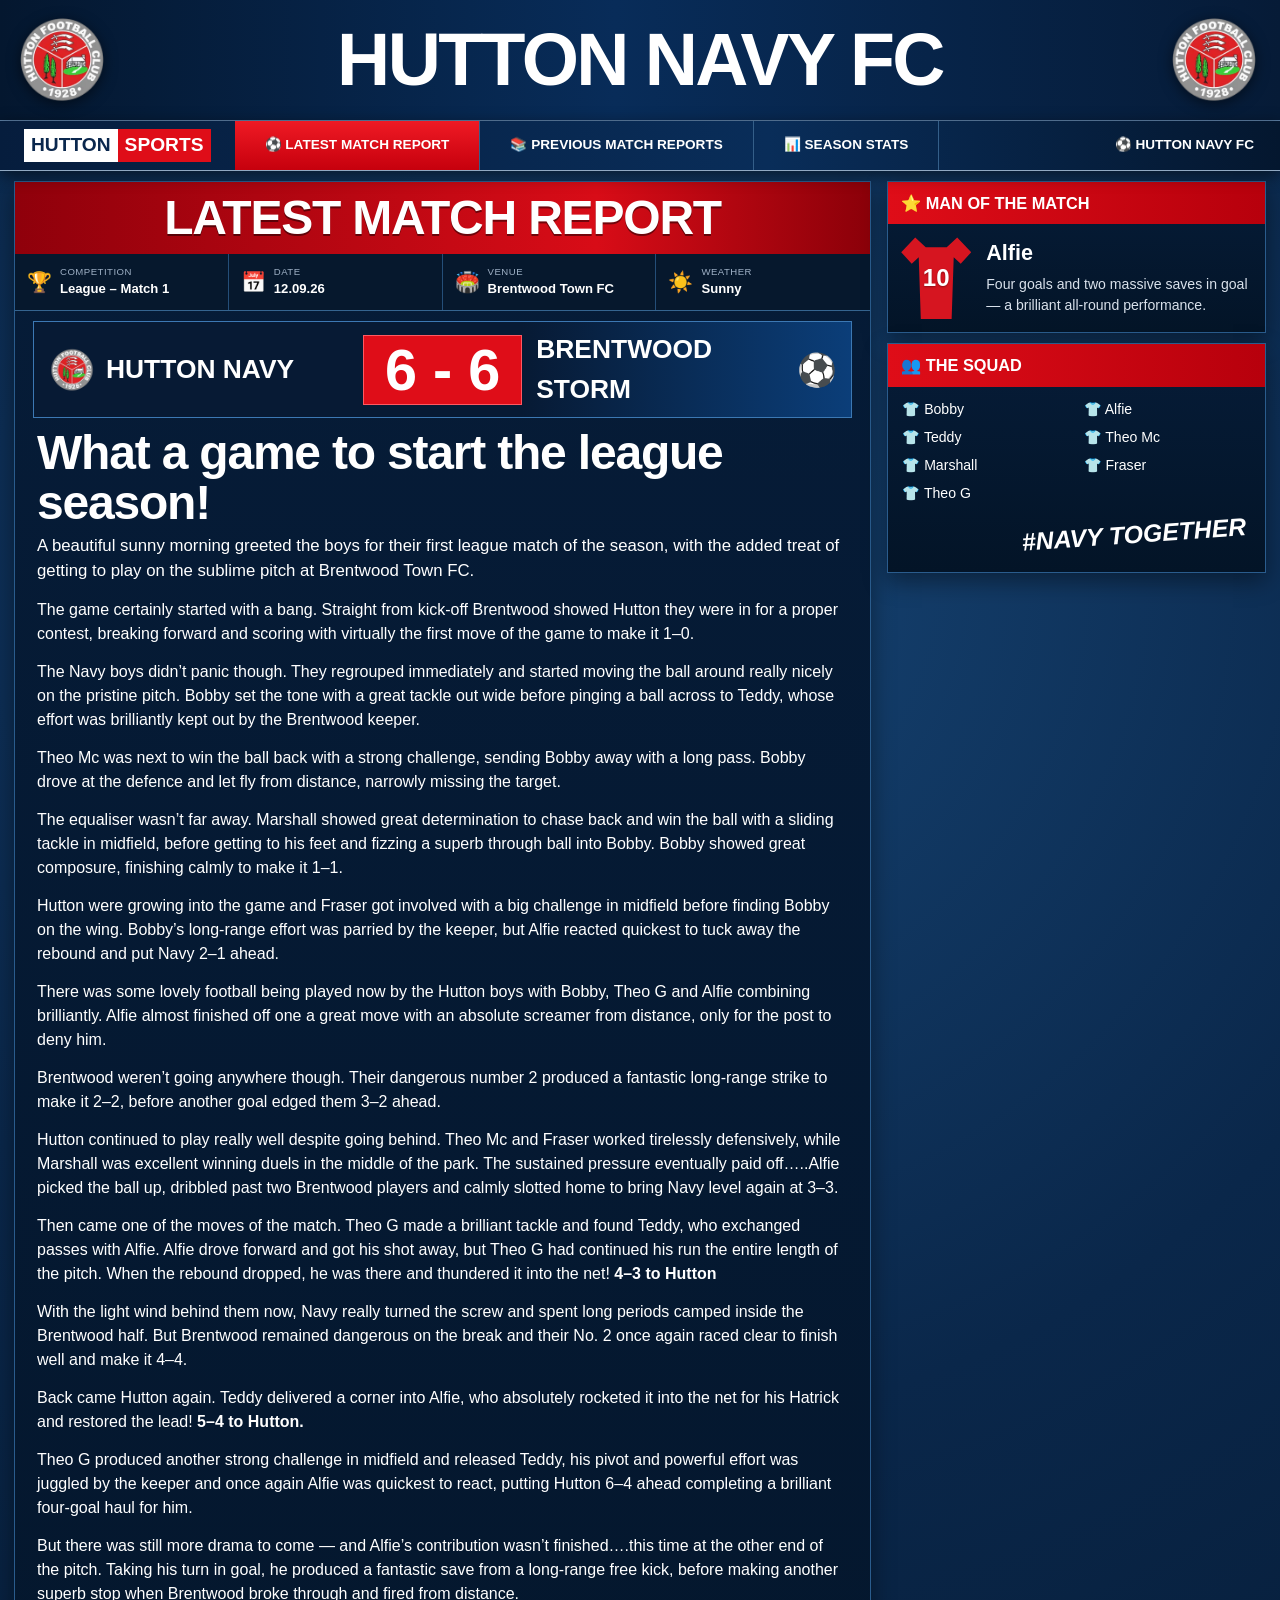
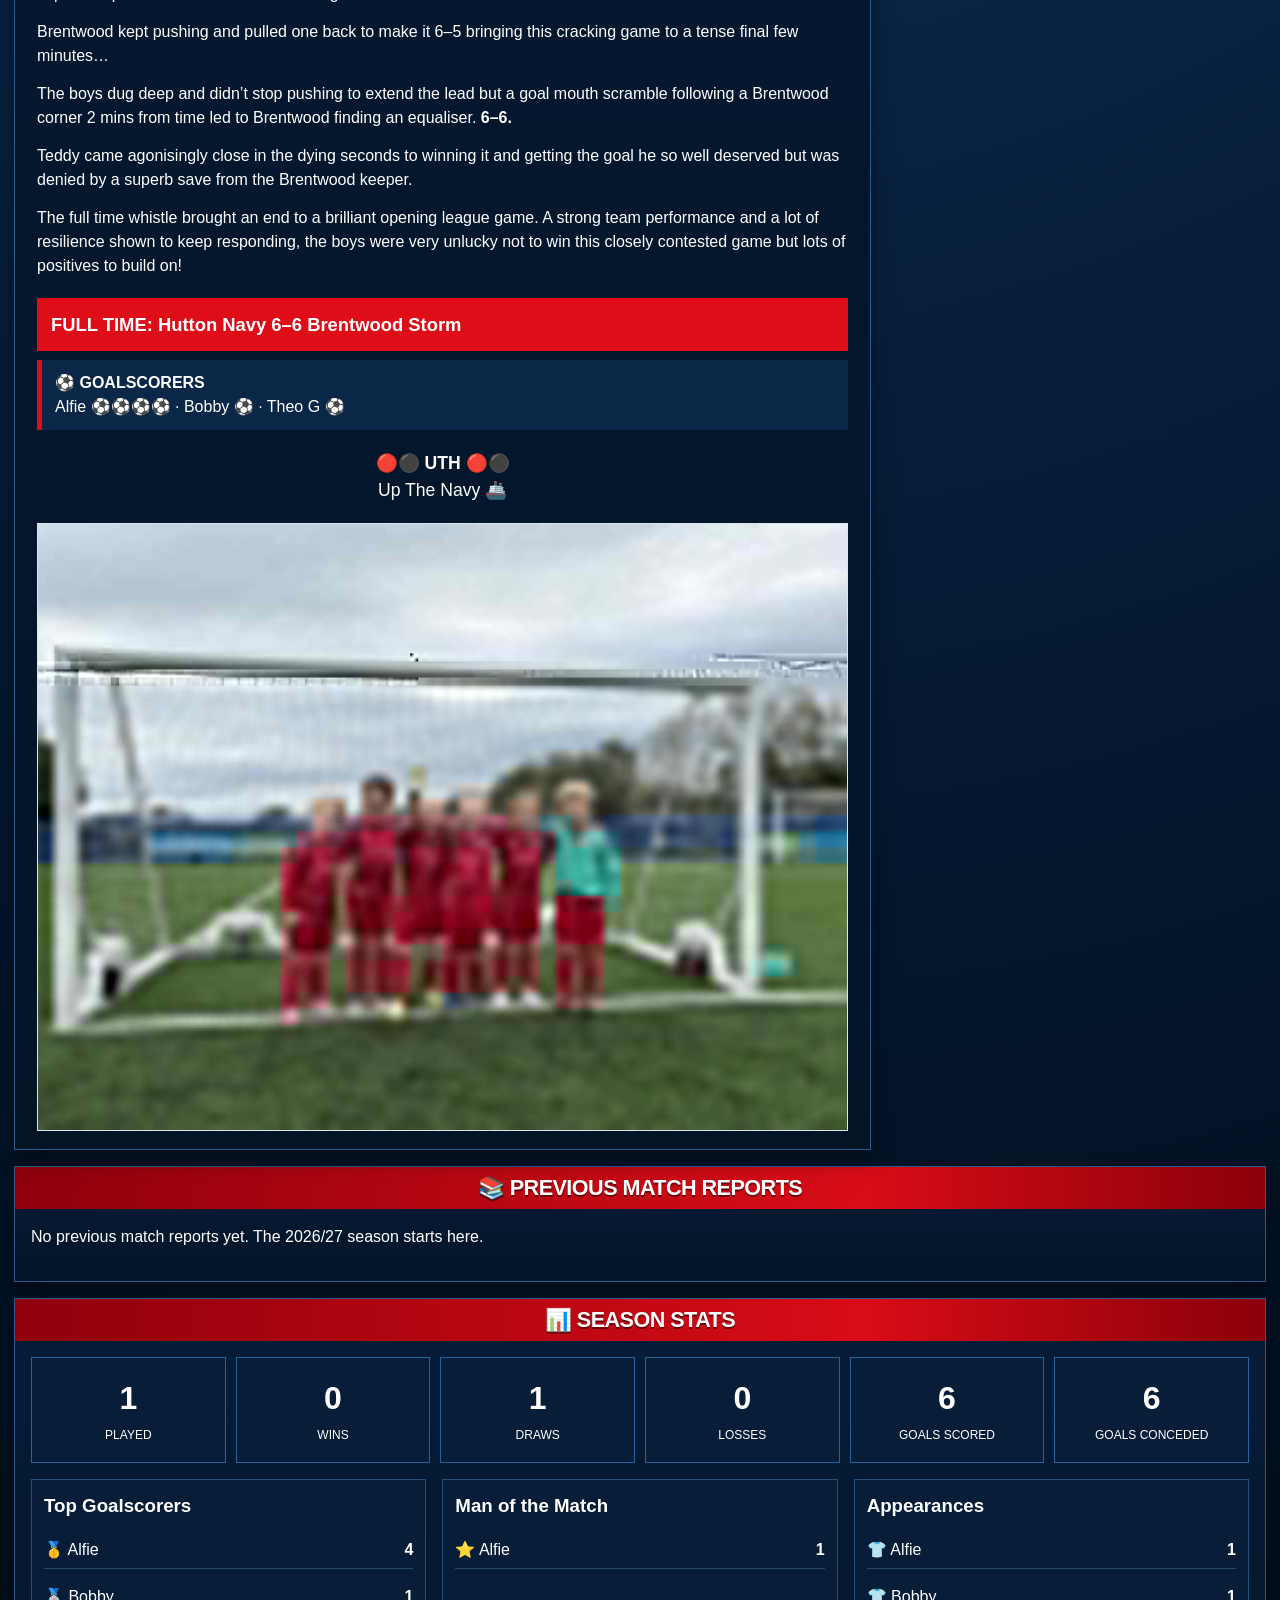
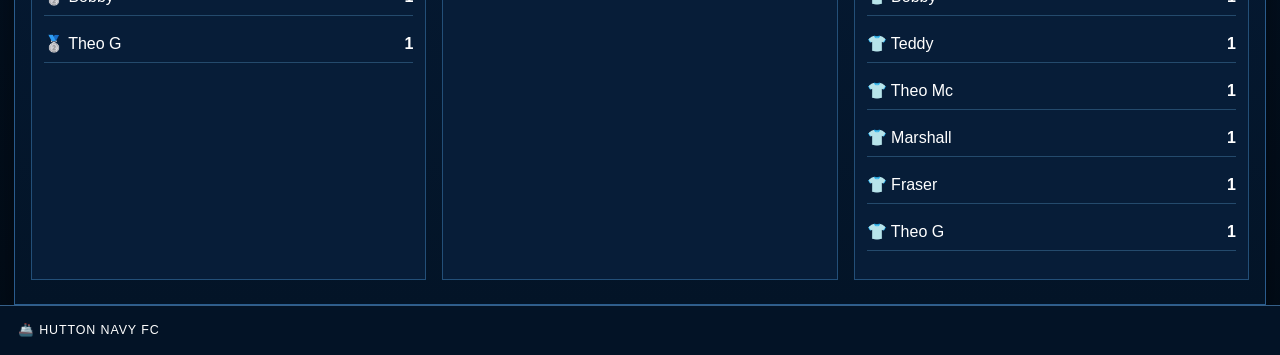
==== index.html @ 71a5c119 "Remove tagline and simplify section headings" ====
<!doctype html>
<html lang="en">
<head>
<meta charset="utf-8">
<meta name="viewport" content="width=device-width,initial-scale=1">
<title>Hutton Navy FC | Match Centre</title>
<meta name="description" content="Hutton Navy FC match reports and 2026/27 season stats.">
<link rel="stylesheet" href="styles.css?v=20260914-5">
</head>
<body>
<header class="masthead">
  <div class="mast-inner">
    <img class="crest-img" src="hutton-crest.webp?v=20260914-3" alt="Hutton Football Club crest">
    <div class="mast-copy"><h1>HUTTON NAVY FC</h1></div>
    <img class="crest-img" src="hutton-crest.webp?v=20260914-3" alt="Hutton Football Club crest">
  </div>
</header>
<nav class="broadcast-nav" aria-label="Main sections">
  <div class="network-badge"><span>HUTTON</span><b>SPORTS</b></div>
  <a class="active" href="#latest"><span class="nav-long">⚽ LATEST MATCH REPORT</span><span class="nav-short">⚽ Latest</span></a>
  <a href="#previous"><span class="nav-long">📚 PREVIOUS MATCH REPORTS</span><span class="nav-short">📚 Previous</span></a>
  <a href="#stats"><span class="nav-long">📊 SEASON STATS</span><span class="nav-short">📊 Stats</span></a>
  <div class="nav-club">⚽ HUTTON NAVY FC</div>
</nav>
<main class="site-wrap">
  <div class="layout">
    <section id="latest" class="main-panel">
      <div class="section-banner centered"><h2>LATEST MATCH REPORT</h2></div>
      <div class="match-details-top" aria-label="Match details">
        <div><span>🏆</span><small>Competition</small><strong>League – Match 1</strong></div>
        <div><span>📅</span><small>Date</small><strong>12.09.26</strong></div>
        <div><span>🏟️</span><small>Venue</small><strong>Brentwood Town FC</strong></div>
        <div><span>☀️</span><small>Weather</small><strong>Sunny</strong></div>
      </div>
      <div class="score-row">
        <div class="home"><img class="mini-crest-img" src="hutton-crest.webp?v=20260914-3" alt=""><strong>HUTTON NAVY</strong></div>
        <div class="score">6 - 6</div>
        <div class="away"><strong>BRENTWOOD STORM</strong><span class="ball">⚽</span></div>
      </div>
      <div class="intro"><h3>What a game to start the league season!</h3><p>A beautiful sunny morning greeted the boys for their first league match of the season, with the added treat of getting to play on the sublime pitch at Brentwood Town FC.</p></div>
      <article class="report-copy">
        <p>The game certainly started with a bang. Straight from kick-off Brentwood showed Hutton they were in for a proper contest, breaking forward and scoring with virtually the first move of the game to make it 1–0.</p>
        <p>The Navy boys didn’t panic though. They regrouped immediately and started moving the ball around really nicely on the pristine pitch. Bobby set the tone with a great tackle out wide before pinging a ball across to Teddy, whose effort was brilliantly kept out by the Brentwood keeper.</p>
        <p>Theo Mc was next to win the ball back with a strong challenge, sending Bobby away with a long pass. Bobby drove at the defence and let fly from distance, narrowly missing the target.</p>
        <p>The equaliser wasn’t far away. Marshall showed great determination to chase back and win the ball with a sliding tackle in midfield, before getting to his feet and fizzing a superb through ball into Bobby. Bobby showed great composure, finishing calmly to make it 1–1.</p>
        <p>Hutton were growing into the game and Fraser got involved with a big challenge in midfield before finding Bobby on the wing. Bobby’s long-range effort was parried by the keeper, but Alfie reacted quickest to tuck away the rebound and put Navy 2–1 ahead.</p>
        <p>There was some lovely football being played now by the Hutton boys with Bobby, Theo G and Alfie combining brilliantly. Alfie almost finished off one a great move with an absolute screamer from distance, only for the post to deny him.</p>
        <p>Brentwood weren’t going anywhere though. Their dangerous number 2 produced a fantastic long-range strike to make it 2–2, before another goal edged them 3–2 ahead.</p>
        <p>Hutton continued to play really well despite going behind. Theo Mc and Fraser worked tirelessly defensively, while Marshall was excellent winning duels in the middle of the park. The sustained pressure eventually paid off…..Alfie picked the ball up, dribbled past two Brentwood players and calmly slotted home to bring Navy level again at 3–3.</p>
        <p>Then came one of the moves of the match. Theo G made a brilliant tackle and found Teddy, who exchanged passes with Alfie. Alfie drove forward and got his shot away, but Theo G had continued his run the entire length of the pitch. When the rebound dropped, he was there and thundered it into the net! <strong>4–3 to Hutton</strong></p>
        <p>With the light wind behind them now, Navy really turned the screw and spent long periods camped inside the Brentwood half. But Brentwood remained dangerous on the break and their No. 2 once again raced clear to finish well and make it 4–4.</p>
        <p>Back came Hutton again. Teddy delivered a corner into Alfie, who absolutely rocketed it into the net for his Hatrick and restored the lead! <strong>5–4 to Hutton.</strong></p>
        <p>Theo G produced another strong challenge in midfield and released Teddy, his pivot and powerful effort was juggled by the keeper and once again Alfie was quickest to react, putting Hutton 6–4 ahead completing a brilliant four-goal haul for him.</p>
        <p>But there was still more drama to come — and Alfie’s contribution wasn’t finished….this time at the other end of the pitch. Taking his turn in goal, he produced a fantastic save from a long-range free kick, before making another superb stop when Brentwood broke through and fired from distance.</p>
        <p>Brentwood kept pushing and pulled one back to make it 6–5 bringing this cracking game to a tense final few minutes…</p>
        <p>The boys dug deep and didn’t stop pushing to extend the lead but a goal mouth scramble following a Brentwood corner 2 mins from time led to Brentwood finding an equaliser. <strong>6–6.</strong></p>
        <p>Teddy came agonisingly close in the dying seconds to winning it and getting the goal he so well deserved but was denied by a superb save from the Brentwood keeper.</p>
        <p>The full time whistle brought an end to a brilliant opening league game. A strong team performance and a lot of resilience shown to keep responding, the boys were very unlucky not to win this closely contested game but lots of positives to build on!</p>
        <div class="full-time">FULL TIME: Hutton Navy 6–6 Brentwood Storm</div>
        <div class="closing"><strong>⚽️ GOALSCORERS</strong><br>Alfie ⚽️⚽️⚽️⚽️ · Bobby ⚽️ · Theo G ⚽️</div>
        <div class="uth"><strong>🔴⚫️ UTH 🔴⚫️</strong><br>Up The Navy 🚢</div>
        <figure class="match-photo-wrap"><img class="team-photo" src="team-photo.jpg?v=20260914-4" width="800" height="600" alt="Hutton Navy players after the Brentwood Storm match"></figure>
      </article>
    </section>
    <aside class="sidebar">
      <div class="side-card motm"><h3>⭐ MAN OF THE MATCH</h3><div class="motm-body"><div class="shirt">10</div><div><strong>Alfie</strong><p>Four goals and two massive saves in goal — a brilliant all-round performance.</p></div></div></div>
      <div class="side-card"><h3>👥 THE SQUAD</h3><div class="squad"><span>👕 Bobby</span><span>👕 Alfie</span><span>👕 Teddy</span><span>👕 Theo Mc</span><span>👕 Marshall</span><span>👕 Fraser</span><span>👕 Theo G</span></div><div class="navy-together">#NAVY TOGETHER</div></div>
    </aside>
  </div>
  <section id="previous" class="lower-panel"><div class="section-banner simple centered"><h2>📚 PREVIOUS MATCH REPORTS</h2></div><p>No previous match reports yet. The 2026/27 season starts here.</p></section>
  <section id="stats" class="lower-panel"><div class="section-banner simple centered"><h2>📊 SEASON STATS</h2></div><div class="season-grid"><div class="big-stat"><b>1</b><span>Played</span></div><div class="big-stat"><b>0</b><span>Wins</span></div><div class="big-stat"><b>1</b><span>Draws</span></div><div class="big-stat"><b>0</b><span>Losses</span></div><div class="big-stat"><b>6</b><span>Goals Scored</span></div><div class="big-stat"><b>6</b><span>Goals Conceded</span></div></div><div class="tables stats-tables"><div><h3>Top Goalscorers</h3><p>🥇 Alfie <b>4</b></p><p>🥈 Bobby <b>1</b></p><p>🥈 Theo G <b>1</b></p></div><div><h3>Man of the Match</h3><p>⭐ Alfie <b>1</b></p></div><div><h3>Appearances</h3><p>👕 Alfie <b>1</b></p><p>👕 Bobby <b>1</b></p><p>👕 Teddy <b>1</b></p><p>👕 Theo Mc <b>1</b></p><p>👕 Marshall <b>1</b></p><p>👕 Fraser <b>1</b></p><p>👕 Theo G <b>1</b></p></div></div></section>
</main>
<footer><span>🚢 HUTTON NAVY FC</span></footer>
</body>
</html>
---- styles.css ----
:root{--navy:#03172f;--navy2:#061d3b;--blue:#0a3f79;--red:#df0d18;--red2:#a7000b;--white:#fff;--line:#2a5c8d;--muted:#c5d1df}*{box-sizing:border-box}html{scroll-behavior:smooth}body{margin:0;font-family:Arial,Helvetica,sans-serif;background:radial-gradient(circle at 50% 16%,#164474 0,#0a274a 28%,#04172e 62%,#020b16 100%);color:#fff;line-height:1.5}.masthead{background:linear-gradient(90deg,#04172f,#082c59 48%,#061b37);border-bottom:1px solid #5d7fa5}.mast-inner{width:min(1320px,calc(100% - 28px));margin:auto;min-height:120px;display:grid;grid-template-columns:100px minmax(0,1fr) 100px;gap:24px;align-items:center}.crest-img{width:96px;height:96px;object-fit:contain;display:block;filter:drop-shadow(0 3px 7px #0008)}.mast-copy{text-align:center}.mast-copy h1{margin:0;font-size:clamp(2.5rem,6vw,4.6rem);line-height:.95;letter-spacing:-.035em;font-weight:900}.story-strip{text-align:center;padding:7px 14px;background:#020f22;border-top:1px solid #224b77;font-size:.8rem;letter-spacing:.12em}.story-strip strong{color:#fff}.broadcast-nav{position:sticky;top:0;z-index:20;background:linear-gradient(90deg,#061d3d,#092d59 60%,#04172f);display:flex;align-items:stretch;min-height:50px;border-bottom:1px solid #91a9c2;box-shadow:0 4px 16px #0008}.network-badge{display:flex;align-items:center;padding:0 24px;font-weight:900;font-size:1.2rem;white-space:nowrap}.network-badge span{background:#fff;color:#0a274d;padding:2px 7px}.network-badge b{background:var(--red);padding:2px 7px}.broadcast-nav a{display:flex;align-items:center;justify-content:center;padding:0 30px;color:#fff;text-decoration:none;font-weight:900;font-size:.85rem;border-right:1px solid #345f89;white-space:nowrap}.broadcast-nav a.active{background:linear-gradient(180deg,#ef1a24,#c6000d)}.nav-short{display:none}.nav-club{margin-left:auto;display:flex;align-items:center;padding:0 26px;font-size:.85rem;font-weight:700}.site-wrap{width:min(1320px,calc(100% - 28px));margin:10px auto 0}.layout{display:grid;grid-template-columns:minmax(0,2.15fr) minmax(300px,.95fr);gap:16px}.main-panel,.side-card,.lower-panel{background:linear-gradient(180deg,#061c38,#031427);border:1px solid var(--line);box-shadow:0 8px 22px #0006}.section-banner{padding:12px 18px;background:linear-gradient(90deg,#8f000b 0%,#d80c17 68%,#8b0009 100%)}.section-banner.centered{text-align:center}.section-banner h2{margin:0;font-size:clamp(1.8rem,4vw,3rem);line-height:1;text-shadow:0 2px 0 #0007;letter-spacing:-.025em}.match-details-top{display:grid;grid-template-columns:repeat(4,1fr);gap:0;margin:0;border-bottom:1px solid #35648f;background:#06182d}.match-details-top>div{display:grid;grid-template-columns:auto 1fr;grid-template-rows:auto auto;column-gap:8px;padding:11px 12px;border-right:1px solid #244e78;align-items:center}.match-details-top>div:last-child{border-right:0}.match-details-top span{grid-row:1/3;font-size:1.25rem}.match-details-top small{color:#9fb1c6;text-transform:uppercase;font-size:.6rem;letter-spacing:.05em}.match-details-top strong{font-size:.82rem}.score-row{display:grid;grid-template-columns:1fr auto 1fr;align-items:center;margin:10px 18px 0;border:1px solid #3c78b3;background:#071a34;overflow:hidden}.home,.away{min-height:62px;padding:8px 14px;font-size:clamp(1.05rem,2.2vw,1.65rem);display:flex;align-items:center;gap:10px}.away{justify-content:flex-end;background:linear-gradient(90deg,#071a34,#0b3e79)}.score{font-size:clamp(2.4rem,4.5vw,3.9rem);font-weight:900;background:var(--red);padding:2px 22px;line-height:1.15;box-shadow:inset 0 0 0 1px #ff5961}.mini-crest-img{width:48px;height:48px;object-fit:contain}.ball{font-size:2rem}.intro{padding:10px 22px 4px}.intro h3{font-size:clamp(2rem,4vw,3rem);margin:0 0 3px;line-height:1.03;letter-spacing:-.025em}.intro p{font-size:1.05rem;margin:6px 0 10px}.report-copy{padding:0 22px 18px;font-size:1rem}.report-copy p{margin:0 0 14px}.full-time{background:var(--red);padding:13px 14px;font-size:1.15rem;font-weight:900;margin:20px 0 9px}.closing{background:#0a2748;border-left:5px solid var(--red);padding:11px 13px;margin:8px 0}.uth{text-align:center;font-size:1.1rem;margin:20px 0}.match-photo-wrap{margin:18px 0 0}.team-photo{display:block;width:100%;height:auto;aspect-ratio:4/3;object-fit:contain;border:1px solid #dce6ef;background:#07172e;image-rendering:auto}.sidebar{display:flex;flex-direction:column;gap:10px}.side-card h3{margin:0;background:linear-gradient(90deg,var(--red),#b7000c);padding:9px 13px;font-size:1.02rem}.motm-body{display:flex;gap:15px;padding:13px}.shirt{flex:0 0 auto;width:70px;height:82px;background:#d61520;color:#fff;clip-path:polygon(20% 0,35% 12%,65% 12%,80% 0,100% 18%,85% 32%,75% 24%,72% 100%,28% 100%,25% 24%,15% 32%,0 18%);display:grid;place-items:center;font-size:1.5rem;font-weight:900;text-shadow:0 1px 2px #0005}.motm-body strong{font-size:1.35rem}.motm-body p{margin:4px 0 0;font-size:.88rem;color:#d9e1eb}.squad{display:grid;grid-template-columns:1fr 1fr;gap:7px 14px;padding:12px 14px;font-size:.88rem}.navy-together{font-size:1.55rem;font-weight:900;font-style:italic;text-align:right;padding:4px 18px 14px;transform:rotate(-4deg)}.lower-panel{margin-top:16px;padding-bottom:16px}.section-banner.simple{padding:10px 16px}.section-banner.simple h2{font-size:1.35rem}.lower-panel>p{padding:0 16px}.season-grid{display:grid;grid-template-columns:repeat(6,1fr);gap:10px;padding:16px}.big-stat{background:#071d38;border:1px solid #28639b;padding:16px;text-align:center}.big-stat b{display:block;font-size:2rem}.big-stat span{font-size:.75rem;text-transform:uppercase}.tables{display:grid;grid-template-columns:repeat(3,1fr);gap:16px;padding:0 16px 8px}.tables>div{background:#071d38;border:1px solid #234f78;padding:12px}.tables h3{margin-top:0}.tables p{display:flex;justify-content:space-between;border-bottom:1px solid #244a6c;padding-bottom:6px}footer{background:#031326;border-top:1px solid #355f88;display:flex;justify-content:space-between;gap:20px;padding:15px max(18px,calc((100vw - 1320px)/2));font-size:.78rem;letter-spacing:.07em}@media(max-width:980px){.layout{grid-template-columns:1fr}.sidebar{display:grid;grid-template-columns:1fr 1fr}.match-details-top{grid-template-columns:repeat(2,1fr)}.match-details-top>div:nth-child(2n){border-right:0}.match-details-top>div:nth-child(n+3){border-top:1px solid #244e78}.tables{grid-template-columns:1fr 1fr}.season-grid{grid-template-columns:repeat(3,1fr)}.network-badge,.nav-club{display:none}.broadcast-nav a{flex:1;padding:0 12px}}@media(max-width:650px){.mast-inner{min-height:88px;grid-template-columns:58px 1fr 58px;gap:8px}.crest-img{width:56px;height:56px}.mast-copy h1{font-size:clamp(1.5rem,8vw,2.15rem)}.story-strip{font-size:.62rem;padding:5px}.broadcast-nav{display:grid;grid-template-columns:repeat(3,1fr);min-height:52px}.broadcast-nav a{min-width:0;width:100%;padding:0 3px;font-size:.7rem;line-height:1.05;text-align:center;border-right:1px solid #345f89}.nav-long{display:none}.nav-short{display:inline}.site-wrap{width:calc(100% - 12px);margin-top:6px}.section-banner h2{font-size:1.65rem}.match-details-top{grid-template-columns:1fr 1fr}.match-details-top>div{padding:8px 9px}.match-details-top>div:nth-child(odd){border-right:1px solid #244e78}.match-details-top>div:nth-child(even){border-right:0}.match-details-top>div:nth-child(n+3){border-top:1px solid #244e78}.score-row{margin:6px}.home,.away{font-size:.75rem;padding:7px 5px;min-height:50px;gap:4px}.mini-crest-img{width:31px;height:31px}.ball{font-size:1.25rem}.score{padding:3px 8px;font-size:1.85rem}.intro{padding:8px 12px 2px}.intro h3{font-size:1.55rem}.intro p{font-size:.92rem}.report-copy{padding:0 12px 14px;font-size:.92rem}.sidebar{grid-template-columns:1fr}.season-grid{grid-template-columns:repeat(2,1fr)}.tables{grid-template-columns:1fr}footer{flex-direction:column;text-align:center}.squad{grid-template-columns:1fr 1fr}}
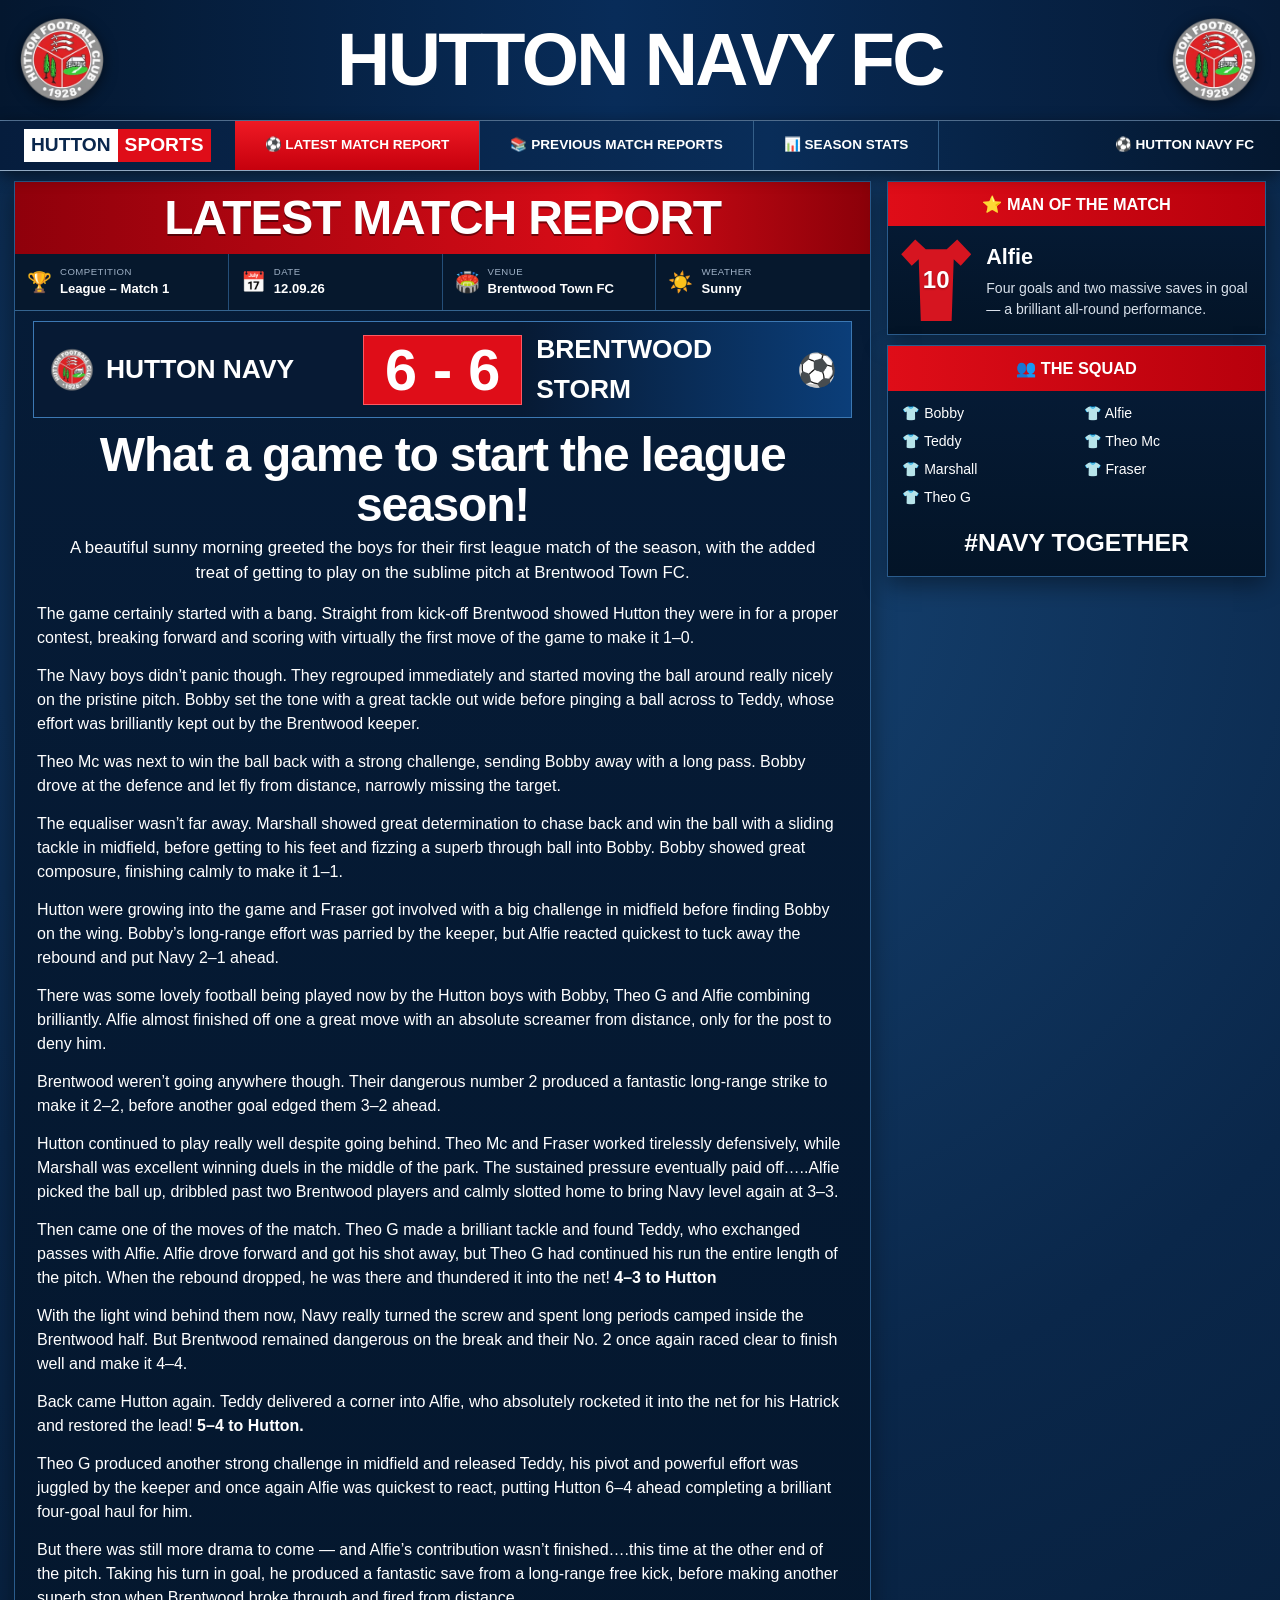
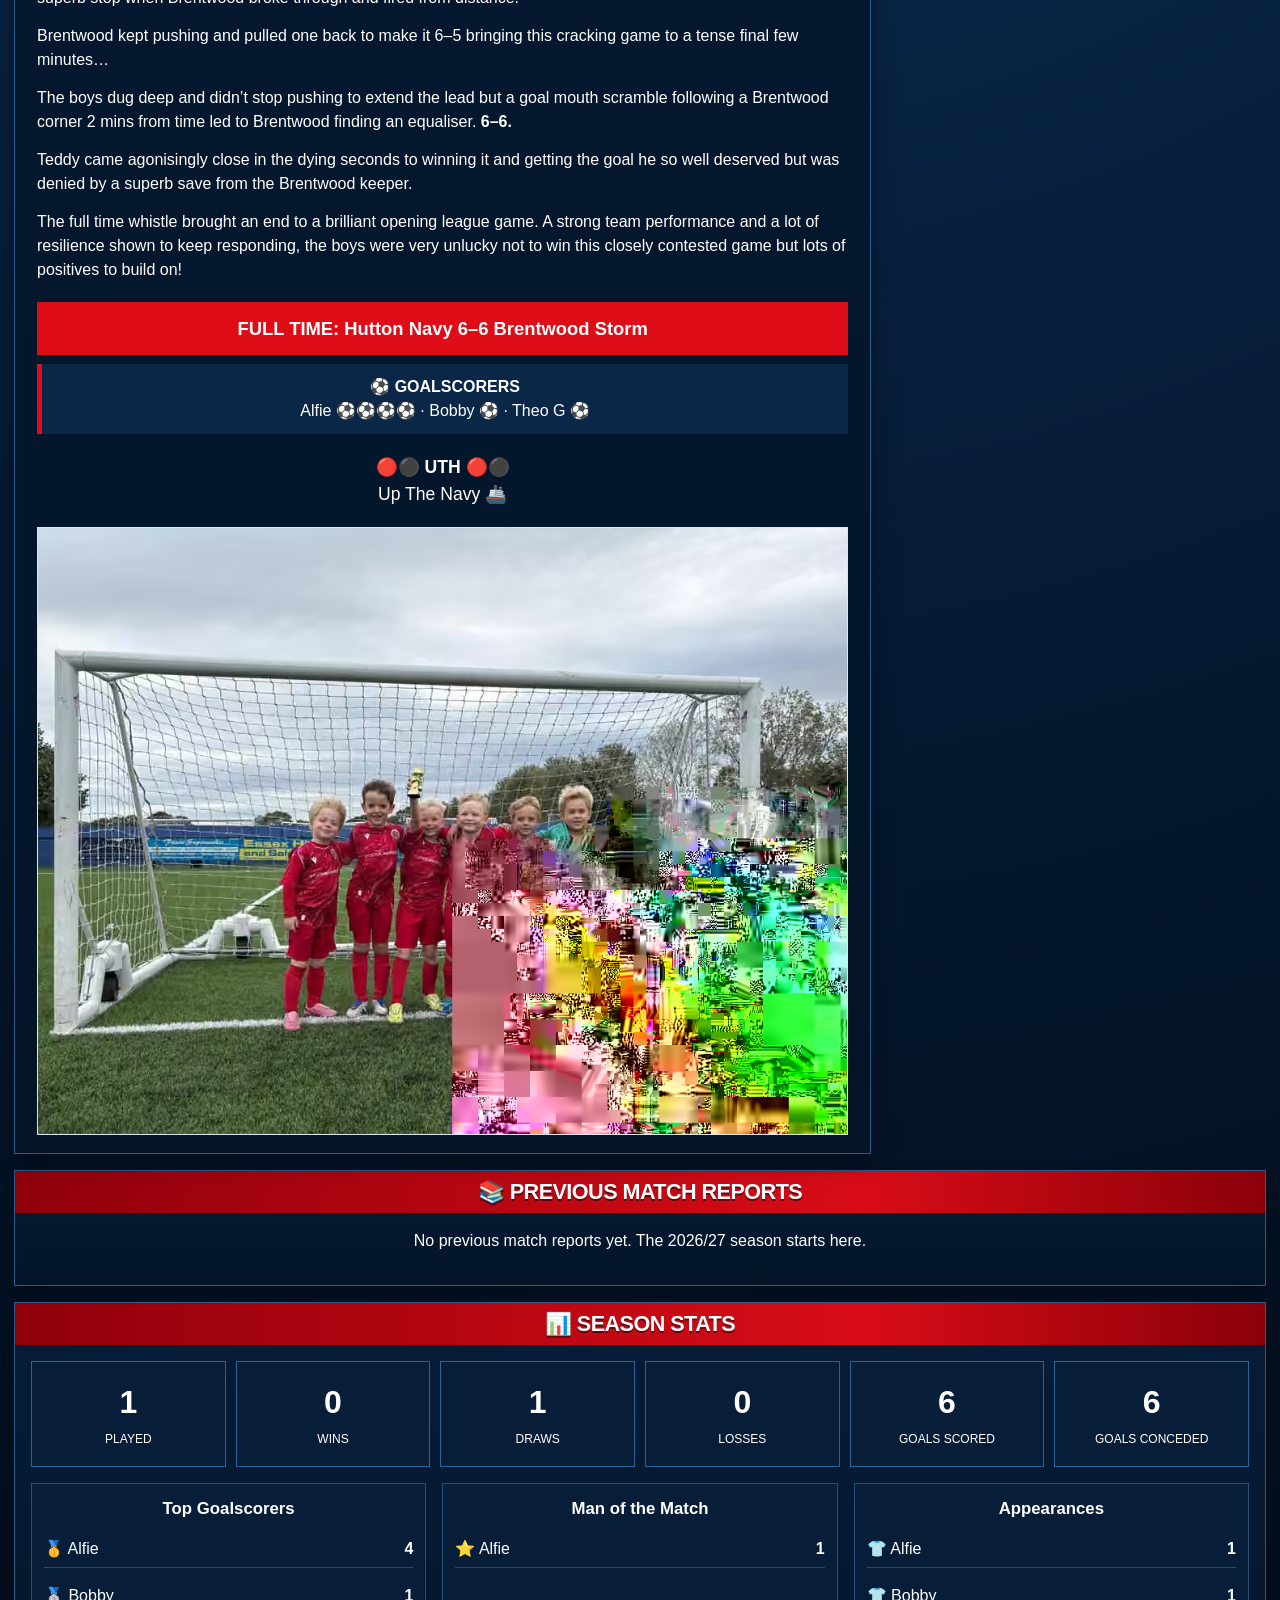
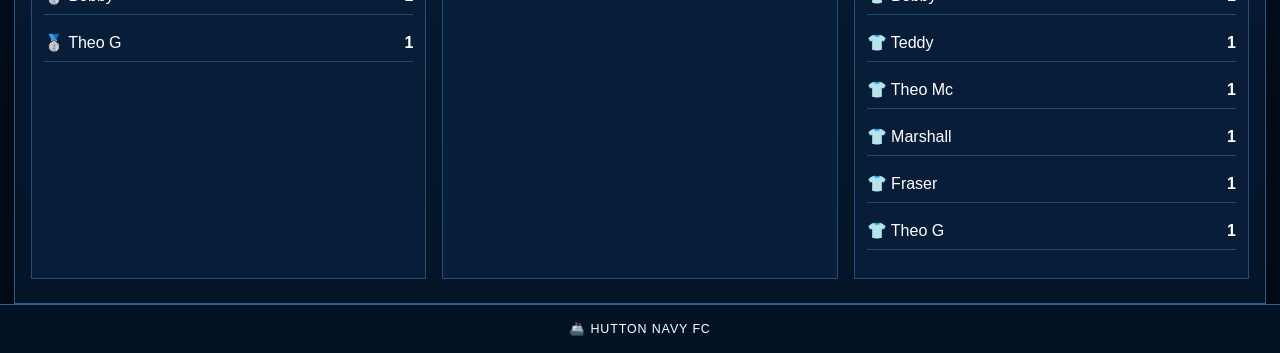
==== commit 2dbf4bc0: "Fix pixelated team photo with high-resolution source" ====
--- a/index.html
+++ b/index.html
@@ -59,7 +59,7 @@
         <div class="full-time">FULL TIME: Hutton Navy 6–6 Brentwood Storm</div>
         <div class="closing"><strong>⚽️ GOALSCORERS</strong><br>Alfie ⚽️⚽️⚽️⚽️ · Bobby ⚽️ · Theo G ⚽️</div>
         <div class="uth"><strong>🔴⚫️ UTH 🔴⚫️</strong><br>Up The Navy 🚢</div>
-        <figure class="match-photo-wrap"><img class="team-photo" src="team-photo.jpg?v=20260914-4" width="800" height="600" alt="Hutton Navy players after the Brentwood Storm match"></figure>
+        <figure class="match-photo-wrap"><img id="team-photo-hq" class="team-photo" src="team-photo.jpg?v=20260914-4" width="1000" height="750" alt="Hutton Navy players after the Brentwood Storm match"></figure>
       </article>
     </section>
     <aside class="sidebar">
@@ -71,5 +71,31 @@
   <section id="stats" class="lower-panel"><div class="section-banner simple centered"><h2>📊 SEASON STATS</h2></div><div class="season-grid"><div class="big-stat"><b>1</b><span>Played</span></div><div class="big-stat"><b>0</b><span>Wins</span></div><div class="big-stat"><b>1</b><span>Draws</span></div><div class="big-stat"><b>0</b><span>Losses</span></div><div class="big-stat"><b>6</b><span>Goals Scored</span></div><div class="big-stat"><b>6</b><span>Goals Conceded</span></div></div><div class="tables stats-tables"><div><h3>Top Goalscorers</h3><p>🥇 Alfie <b>4</b></p><p>🥈 Bobby <b>1</b></p><p>🥈 Theo G <b>1</b></p></div><div><h3>Man of the Match</h3><p>⭐ Alfie <b>1</b></p></div><div><h3>Appearances</h3><p>👕 Alfie <b>1</b></p><p>👕 Bobby <b>1</b></p><p>👕 Teddy <b>1</b></p><p>👕 Theo Mc <b>1</b></p><p>👕 Marshall <b>1</b></p><p>👕 Fraser <b>1</b></p><p>👕 Theo G <b>1</b></p></div></div></section>
 </main>
 <footer><span>🚢 HUTTON NAVY FC</span></footer>
+<script>
+(async () => {
+  const img = document.getElementById('team-photo-hq');
+  if (!img) return;
+  try {
+    const parts = await Promise.all([
+      'team-photo-hq-1.txt?v=20260914-1',
+      'team-photo-hq-2.txt?v=20260914-1',
+      'team-photo-hq-3.txt?v=20260914-1',
+      'team-photo-hq-4.txt?v=20260914-1'
+    ].map(async src => {
+      const res = await fetch(src, {cache: 'no-store'});
+      if (!res.ok) throw new Error('Photo data failed to load');
+      return (await res.text()).trim();
+    }));
+    const binary = atob(parts.join(''));
+    const bytes = new Uint8Array(binary.length);
+    for (let i = 0; i < binary.length; i++) bytes[i] = binary.charCodeAt(i);
+    const url = URL.createObjectURL(new Blob([bytes], {type: 'image/avif'}));
+    img.onload = () => URL.revokeObjectURL(url);
+    img.src = url;
+  } catch (err) {
+    console.error('High-resolution team photo fallback in use', err);
+  }
+})();
+</script>
 </body>
 </html>
--- a/styles.css
+++ b/styles.css
@@ -1 +1 @@
-:root{--navy:#03172f;--navy2:#061d3b;--blue:#0a3f79;--red:#df0d18;--red2:#a7000b;--white:#fff;--line:#2a5c8d;--muted:#c5d1df}*{box-sizing:border-box}html{scroll-behavior:smooth}body{margin:0;font-family:Arial,Helvetica,sans-serif;background:radial-gradient(circle at 50% 16%,#164474 0,#0a274a 28%,#04172e 62%,#020b16 100%);color:#fff;line-height:1.5}.masthead{background:linear-gradient(90deg,#04172f,#082c59 48%,#061b37);border-bottom:1px solid #5d7fa5}.mast-inner{width:min(1320px,calc(100% - 28px));margin:auto;min-height:120px;display:grid;grid-template-columns:100px minmax(0,1fr) 100px;gap:24px;align-items:center}.crest-img{width:96px;height:96px;object-fit:contain;display:block;filter:drop-shadow(0 3px 7px #0008)}.mast-copy{text-align:center}.mast-copy h1{margin:0;font-size:clamp(2.5rem,6vw,4.6rem);line-height:.95;letter-spacing:-.035em;font-weight:900}.story-strip{text-align:center;padding:7px 14px;background:#020f22;border-top:1px solid #224b77;font-size:.8rem;letter-spacing:.12em}.story-strip strong{color:#fff}.broadcast-nav{position:sticky;top:0;z-index:20;background:linear-gradient(90deg,#061d3d,#092d59 60%,#04172f);display:flex;align-items:stretch;min-height:50px;border-bottom:1px solid #91a9c2;box-shadow:0 4px 16px #0008}.network-badge{display:flex;align-items:center;padding:0 24px;font-weight:900;font-size:1.2rem;white-space:nowrap}.network-badge span{background:#fff;color:#0a274d;padding:2px 7px}.network-badge b{background:var(--red);padding:2px 7px}.broadcast-nav a{display:flex;align-items:center;justify-content:center;padding:0 30px;color:#fff;text-decoration:none;font-weight:900;font-size:.85rem;border-right:1px solid #345f89;white-space:nowrap}.broadcast-nav a.active{background:linear-gradient(180deg,#ef1a24,#c6000d)}.nav-short{display:none}.nav-club{margin-left:auto;display:flex;align-items:center;padding:0 26px;font-size:.85rem;font-weight:700}.site-wrap{width:min(1320px,calc(100% - 28px));margin:10px auto 0}.layout{display:grid;grid-template-columns:minmax(0,2.15fr) minmax(300px,.95fr);gap:16px}.main-panel,.side-card,.lower-panel{background:linear-gradient(180deg,#061c38,#031427);border:1px solid var(--line);box-shadow:0 8px 22px #0006}.section-banner{padding:12px 18px;background:linear-gradient(90deg,#8f000b 0%,#d80c17 68%,#8b0009 100%)}.section-banner.centered{text-align:center}.section-banner h2{margin:0;font-size:clamp(1.8rem,4vw,3rem);line-height:1;text-shadow:0 2px 0 #0007;letter-spacing:-.025em}.match-details-top{display:grid;grid-template-columns:repeat(4,1fr);gap:0;margin:0;border-bottom:1px solid #35648f;background:#06182d}.match-details-top>div{display:grid;grid-template-columns:auto 1fr;grid-template-rows:auto auto;column-gap:8px;padding:11px 12px;border-right:1px solid #244e78;align-items:center}.match-details-top>div:last-child{border-right:0}.match-details-top span{grid-row:1/3;font-size:1.25rem}.match-details-top small{color:#9fb1c6;text-transform:uppercase;font-size:.6rem;letter-spacing:.05em}.match-details-top strong{font-size:.82rem}.score-row{display:grid;grid-template-columns:1fr auto 1fr;align-items:center;margin:10px 18px 0;border:1px solid #3c78b3;background:#071a34;overflow:hidden}.home,.away{min-height:62px;padding:8px 14px;font-size:clamp(1.05rem,2.2vw,1.65rem);display:flex;align-items:center;gap:10px}.away{justify-content:flex-end;background:linear-gradient(90deg,#071a34,#0b3e79)}.score{font-size:clamp(2.4rem,4.5vw,3.9rem);font-weight:900;background:var(--red);padding:2px 22px;line-height:1.15;box-shadow:inset 0 0 0 1px #ff5961}.mini-crest-img{width:48px;height:48px;object-fit:contain}.ball{font-size:2rem}.intro{padding:10px 22px 4px}.intro h3{font-size:clamp(2rem,4vw,3rem);margin:0 0 3px;line-height:1.03;letter-spacing:-.025em}.intro p{font-size:1.05rem;margin:6px 0 10px}.report-copy{padding:0 22px 18px;font-size:1rem}.report-copy p{margin:0 0 14px}.full-time{background:var(--red);padding:13px 14px;font-size:1.15rem;font-weight:900;margin:20px 0 9px}.closing{background:#0a2748;border-left:5px solid var(--red);padding:11px 13px;margin:8px 0}.uth{text-align:center;font-size:1.1rem;margin:20px 0}.match-photo-wrap{margin:18px 0 0}.team-photo{display:block;width:100%;height:auto;aspect-ratio:4/3;object-fit:contain;border:1px solid #dce6ef;background:#07172e;image-rendering:auto}.sidebar{display:flex;flex-direction:column;gap:10px}.side-card h3{margin:0;background:linear-gradient(90deg,var(--red),#b7000c);padding:9px 13px;font-size:1.02rem}.motm-body{display:flex;gap:15px;padding:13px}.shirt{flex:0 0 auto;width:70px;height:82px;background:#d61520;color:#fff;clip-path:polygon(20% 0,35% 12%,65% 12%,80% 0,100% 18%,85% 32%,75% 24%,72% 100%,28% 100%,25% 24%,15% 32%,0 18%);display:grid;place-items:center;font-size:1.5rem;font-weight:900;text-shadow:0 1px 2px #0005}.motm-body strong{font-size:1.35rem}.motm-body p{margin:4px 0 0;font-size:.88rem;color:#d9e1eb}.squad{display:grid;grid-template-columns:1fr 1fr;gap:7px 14px;padding:12px 14px;font-size:.88rem}.navy-together{font-size:1.55rem;font-weight:900;font-style:italic;text-align:right;padding:4px 18px 14px;transform:rotate(-4deg)}.lower-panel{margin-top:16px;padding-bottom:16px}.section-banner.simple{padding:10px 16px}.section-banner.simple h2{font-size:1.35rem}.lower-panel>p{padding:0 16px}.season-grid{display:grid;grid-template-columns:repeat(6,1fr);gap:10px;padding:16px}.big-stat{background:#071d38;border:1px solid #28639b;padding:16px;text-align:center}.big-stat b{display:block;font-size:2rem}.big-stat span{font-size:.75rem;text-transform:uppercase}.tables{display:grid;grid-template-columns:repeat(3,1fr);gap:16px;padding:0 16px 8px}.tables>div{background:#071d38;border:1px solid #234f78;padding:12px}.tables h3{margin-top:0}.tables p{display:flex;justify-content:space-between;border-bottom:1px solid #244a6c;padding-bottom:6px}footer{background:#031326;border-top:1px solid #355f88;display:flex;justify-content:space-between;gap:20px;padding:15px max(18px,calc((100vw - 1320px)/2));font-size:.78rem;letter-spacing:.07em}@media(max-width:980px){.layout{grid-template-columns:1fr}.sidebar{display:grid;grid-template-columns:1fr 1fr}.match-details-top{grid-template-columns:repeat(2,1fr)}.match-details-top>div:nth-child(2n){border-right:0}.match-details-top>div:nth-child(n+3){border-top:1px solid #244e78}.tables{grid-template-columns:1fr 1fr}.season-grid{grid-template-columns:repeat(3,1fr)}.network-badge,.nav-club{display:none}.broadcast-nav a{flex:1;padding:0 12px}}@media(max-width:650px){.mast-inner{min-height:88px;grid-template-columns:58px 1fr 58px;gap:8px}.crest-img{width:56px;height:56px}.mast-copy h1{font-size:clamp(1.5rem,8vw,2.15rem)}.story-strip{font-size:.62rem;padding:5px}.broadcast-nav{display:grid;grid-template-columns:repeat(3,1fr);min-height:52px}.broadcast-nav a{min-width:0;width:100%;padding:0 3px;font-size:.7rem;line-height:1.05;text-align:center;border-right:1px solid #345f89}.nav-long{display:none}.nav-short{display:inline}.site-wrap{width:calc(100% - 12px);margin-top:6px}.section-banner h2{font-size:1.65rem}.match-details-top{grid-template-columns:1fr 1fr}.match-details-top>div{padding:8px 9px}.match-details-top>div:nth-child(odd){border-right:1px solid #244e78}.match-details-top>div:nth-child(even){border-right:0}.match-details-top>div:nth-child(n+3){border-top:1px solid #244e78}.score-row{margin:6px}.home,.away{font-size:.75rem;padding:7px 5px;min-height:50px;gap:4px}.mini-crest-img{width:31px;height:31px}.ball{font-size:1.25rem}.score{padding:3px 8px;font-size:1.85rem}.intro{padding:8px 12px 2px}.intro h3{font-size:1.55rem}.intro p{font-size:.92rem}.report-copy{padding:0 12px 14px;font-size:.92rem}.sidebar{grid-template-columns:1fr}.season-grid{grid-template-columns:repeat(2,1fr)}.tables{grid-template-columns:1fr}footer{flex-direction:column;text-align:center}.squad{grid-template-columns:1fr 1fr}}+:root{--navy:#03172f;--navy2:#061d3b;--blue:#0a3f79;--red:#df0d18;--red2:#a7000b;--white:#fff;--line:#2a5c8d;--muted:#c5d1df}*{box-sizing:border-box}html{scroll-behavior:smooth}body{margin:0;font-family:Arial,Helvetica,sans-serif;background:radial-gradient(circle at 50% 16%,#164474 0,#0a274a 28%,#04172e 62%,#020b16 100%);color:#fff;line-height:1.5}.masthead{background:linear-gradient(90deg,#04172f,#082c59 48%,#061b37);border-bottom:1px solid #5d7fa5}.mast-inner{width:min(1320px,calc(100% - 28px));margin:auto;min-height:120px;display:grid;grid-template-columns:100px minmax(0,1fr) 100px;gap:24px;align-items:center}.crest-img{width:96px;height:96px;object-fit:contain;display:block;filter:drop-shadow(0 3px 7px #0008)}.mast-copy{text-align:center}.mast-copy h1{margin:0;font-size:clamp(2.5rem,6vw,4.6rem);line-height:.95;letter-spacing:-.035em;font-weight:900}.broadcast-nav{position:sticky;top:0;z-index:20;background:linear-gradient(90deg,#061d3d,#092d59 60%,#04172f);display:flex;align-items:stretch;min-height:50px;border-bottom:1px solid #91a9c2;box-shadow:0 4px 16px #0008}.network-badge{display:flex;align-items:center;padding:0 24px;font-weight:900;font-size:1.2rem;white-space:nowrap}.network-badge span{background:#fff;color:#0a274d;padding:2px 7px}.network-badge b{background:var(--red);padding:2px 7px}.broadcast-nav a{display:flex;align-items:center;justify-content:center;padding:0 30px;color:#fff;text-decoration:none;font-weight:900;font-size:.85rem;border-right:1px solid #345f89;white-space:nowrap}.broadcast-nav a.active{background:linear-gradient(180deg,#ef1a24,#c6000d)}.nav-short{display:none}.nav-club{margin-left:auto;display:flex;align-items:center;padding:0 26px;font-size:.85rem;font-weight:700}.site-wrap{width:min(1320px,calc(100% - 28px));margin:10px auto 0}.layout{display:grid;grid-template-columns:minmax(0,2.15fr) minmax(300px,.95fr);gap:16px}.main-panel,.side-card,.lower-panel{background:linear-gradient(180deg,#061c38,#031427);border:1px solid var(--line);box-shadow:0 8px 22px #0006}.section-banner{padding:12px 18px;background:linear-gradient(90deg,#8f000b 0%,#d80c17 68%,#8b0009 100%);text-align:center}.section-banner h2{margin:0;font-size:clamp(1.8rem,4vw,3rem);line-height:1;text-shadow:0 2px 0 #0007;letter-spacing:-.025em}.match-details-top{display:grid;grid-template-columns:repeat(4,1fr);gap:0;margin:0;border-bottom:1px solid #35648f;background:#06182d}.match-details-top>div{display:grid;grid-template-columns:auto 1fr;grid-template-rows:auto auto;column-gap:8px;padding:11px 12px;border-right:1px solid #244e78;align-items:center}.match-details-top>div:last-child{border-right:0}.match-details-top span{grid-row:1/3;font-size:1.25rem}.match-details-top small{color:#9fb1c6;text-transform:uppercase;font-size:.6rem;letter-spacing:.05em}.match-details-top strong{font-size:.82rem}.score-row{display:grid;grid-template-columns:1fr auto 1fr;align-items:center;margin:10px 18px 0;border:1px solid #3c78b3;background:#071a34;overflow:hidden}.home,.away{min-height:62px;padding:8px 14px;font-size:clamp(1.05rem,2.2vw,1.65rem);display:flex;align-items:center;gap:10px}.away{justify-content:flex-end;background:linear-gradient(90deg,#071a34,#0b3e79)}.score{font-size:clamp(2.4rem,4.5vw,3.9rem);font-weight:900;background:var(--red);padding:2px 22px;line-height:1.15;box-shadow:inset 0 0 0 1px #ff5961}.mini-crest-img{width:48px;height:48px;object-fit:contain}.ball{font-size:2rem}.intro{padding:12px 22px 4px;text-align:center}.intro h3{font-size:clamp(2rem,4vw,3rem);margin:0 0 6px;line-height:1.03;letter-spacing:-.025em}.intro p{font-size:1.05rem;margin:6px auto 12px;max-width:780px}.report-copy{padding:0 22px 18px;font-size:1rem}.report-copy p{margin:0 0 14px}.full-time{background:var(--red);padding:13px 14px;font-size:1.15rem;font-weight:900;margin:20px 0 9px;text-align:center}.closing{background:#0a2748;border-left:5px solid var(--red);padding:11px 13px;margin:8px 0;text-align:center}.uth{text-align:center;font-size:1.1rem;margin:20px 0}.match-photo-wrap{margin:18px 0 0}.team-photo{display:block;width:100%;height:auto;aspect-ratio:4/3;object-fit:contain;border:1px solid #dce6ef;background:#07172e;image-rendering:auto}.sidebar{display:flex;flex-direction:column;gap:10px}.side-card h3{margin:0;background:linear-gradient(90deg,var(--red),#b7000c);padding:10px 13px;font-size:1.02rem;text-align:center}.motm-body{display:flex;gap:15px;padding:13px;align-items:center}.shirt{flex:0 0 auto;width:70px;height:82px;background:#d61520;color:#fff;clip-path:polygon(20% 0,35% 12%,65% 12%,80% 0,100% 18%,85% 32%,75% 24%,72% 100%,28% 100%,25% 24%,15% 32%,0 18%);display:grid;place-items:center;font-size:1.5rem;font-weight:900;text-shadow:0 1px 2px #0005}.motm-body strong{font-size:1.35rem}.motm-body p{margin:4px 0 0;font-size:.88rem;color:#d9e1eb}.squad{display:grid;grid-template-columns:1fr 1fr;gap:7px 14px;padding:12px 14px;font-size:.88rem}.navy-together{font-size:1.55rem;font-weight:900;text-align:center;padding:4px 18px 14px}.lower-panel{margin-top:16px;padding-bottom:16px}.section-banner.simple{padding:10px 16px}.section-banner.simple h2{font-size:1.35rem}.lower-panel>p{padding:0 16px;text-align:center}.season-grid{display:grid;grid-template-columns:repeat(6,1fr);gap:10px;padding:16px}.big-stat{background:#071d38;border:1px solid #28639b;padding:16px;text-align:center}.big-stat b{display:block;font-size:2rem}.big-stat span{font-size:.75rem;text-transform:uppercase}.tables{display:grid;grid-template-columns:repeat(3,1fr);gap:16px;padding:0 16px 8px}.tables>div{background:#071d38;border:1px solid #234f78;padding:12px}.tables h3{margin:0 0 10px;text-align:center;font-size:1.05rem}.tables p{display:flex;justify-content:space-between;border-bottom:1px solid #244a6c;padding-bottom:6px}footer{background:#031326;border-top:1px solid #355f88;display:flex;justify-content:center;padding:15px max(18px,calc((100vw - 1320px)/2));font-size:.78rem;letter-spacing:.07em}@media(max-width:980px){.layout{grid-template-columns:1fr}.sidebar{display:grid;grid-template-columns:1fr 1fr}.match-details-top{grid-template-columns:repeat(2,1fr)}.match-details-top>div:nth-child(2n){border-right:0}.match-details-top>div:nth-child(n+3){border-top:1px solid #244e78}.tables{grid-template-columns:1fr 1fr}.season-grid{grid-template-columns:repeat(3,1fr)}.network-badge,.nav-club{display:none}.broadcast-nav a{flex:1;padding:0 12px}}@media(max-width:650px){.mast-inner{min-height:88px;grid-template-columns:58px 1fr 58px;gap:8px}.crest-img{width:56px;height:56px}.mast-copy h1{font-size:clamp(1.5rem,8vw,2.15rem)}.broadcast-nav{display:grid;grid-template-columns:repeat(3,1fr);min-height:52px}.broadcast-nav a{min-width:0;width:100%;padding:0 3px;font-size:.7rem;line-height:1.05;text-align:center;border-right:1px solid #345f89}.nav-long{display:none}.nav-short{display:inline}.site-wrap{width:calc(100% - 12px);margin-top:6px}.section-banner h2{font-size:1.65rem}.match-details-top{grid-template-columns:1fr 1fr}.match-details-top>div{padding:8px 9px}.match-details-top>div:nth-child(odd){border-right:1px solid #244e78}.match-details-top>div:nth-child(even){border-right:0}.match-details-top>div:nth-child(n+3){border-top:1px solid #244e78}.score-row{margin:6px}.home,.away{font-size:.75rem;padding:7px 5px;min-height:50px;gap:4px}.mini-crest-img{width:31px;height:31px}.ball{font-size:1.25rem}.score{padding:3px 8px;font-size:1.85rem}.intro{padding:10px 12px 2px}.intro h3{font-size:1.45rem}.intro p{font-size:.92rem}.report-copy{padding:0 12px 14px;font-size:.92rem}.sidebar{grid-template-columns:1fr}.motm-body{justify-content:center}.season-grid{grid-template-columns:repeat(2,1fr)}.tables{grid-template-columns:1fr}footer{text-align:center}.squad{grid-template-columns:1fr 1fr}}
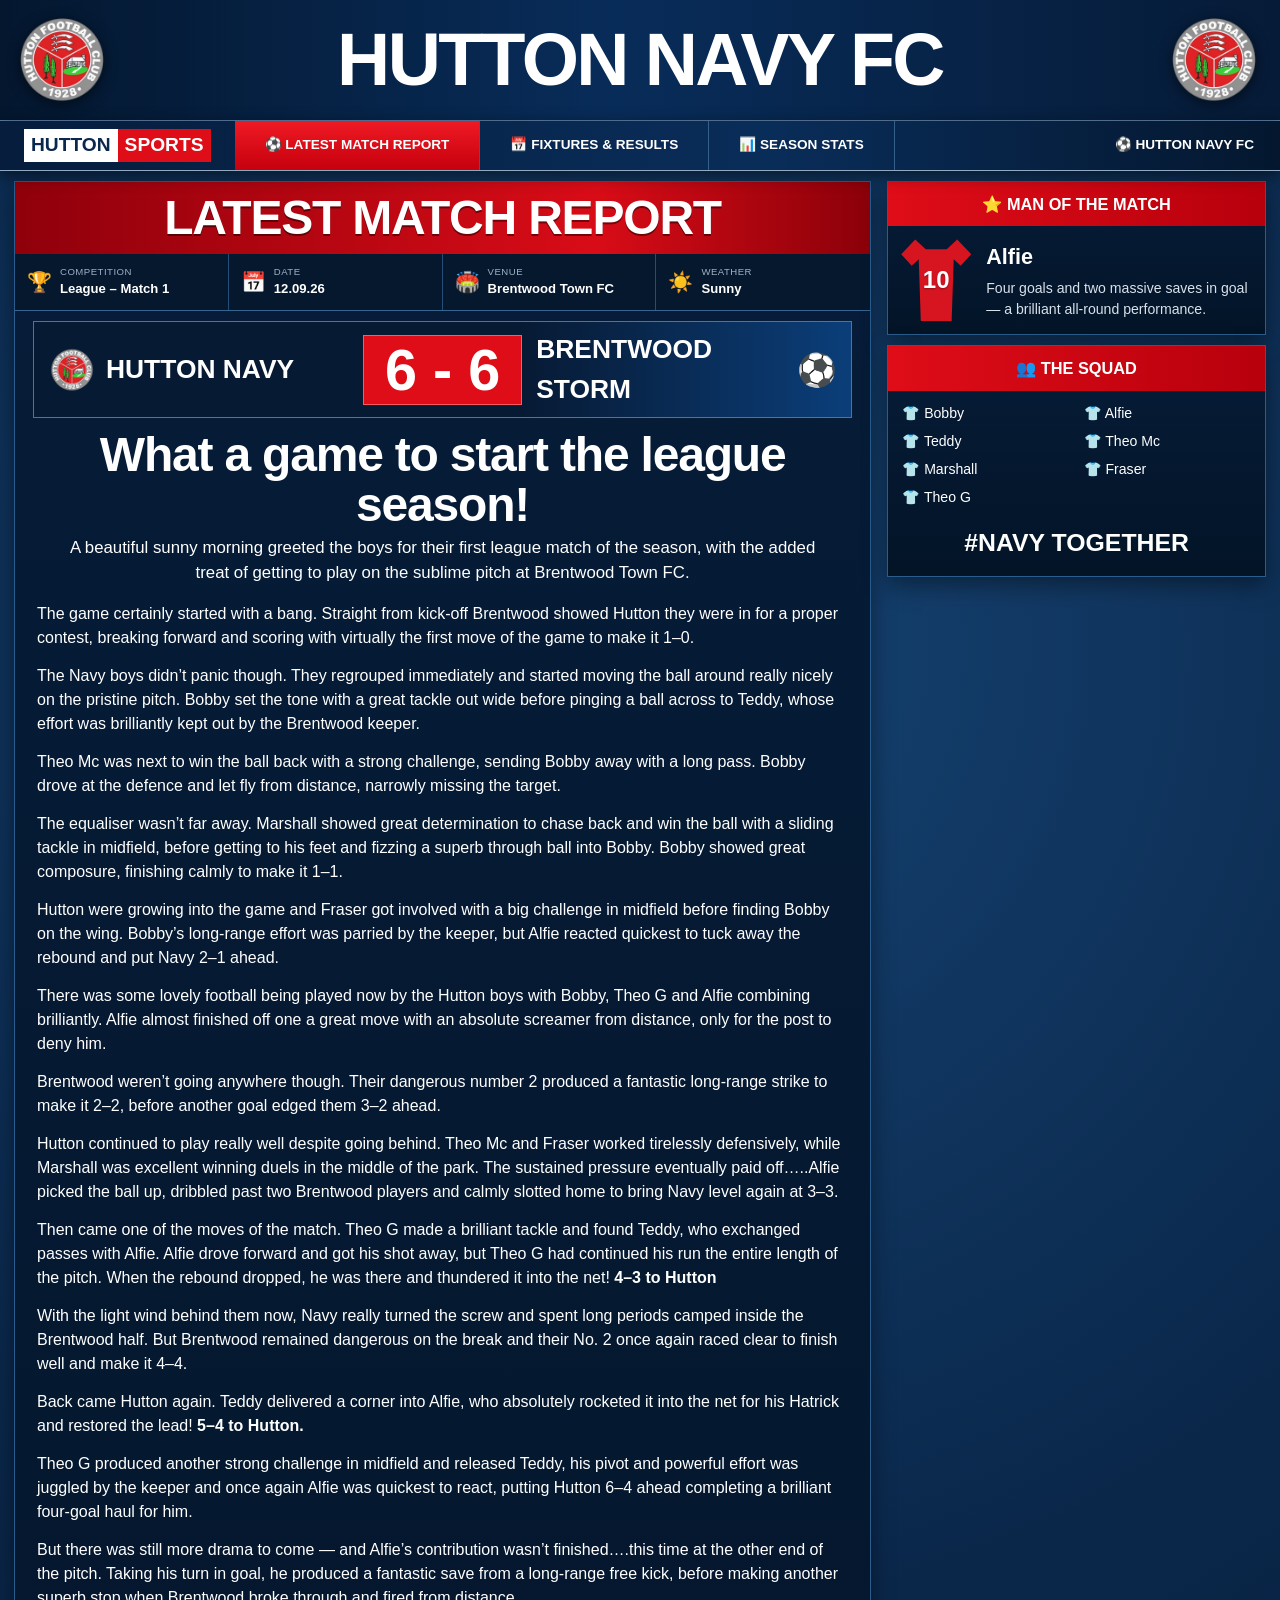
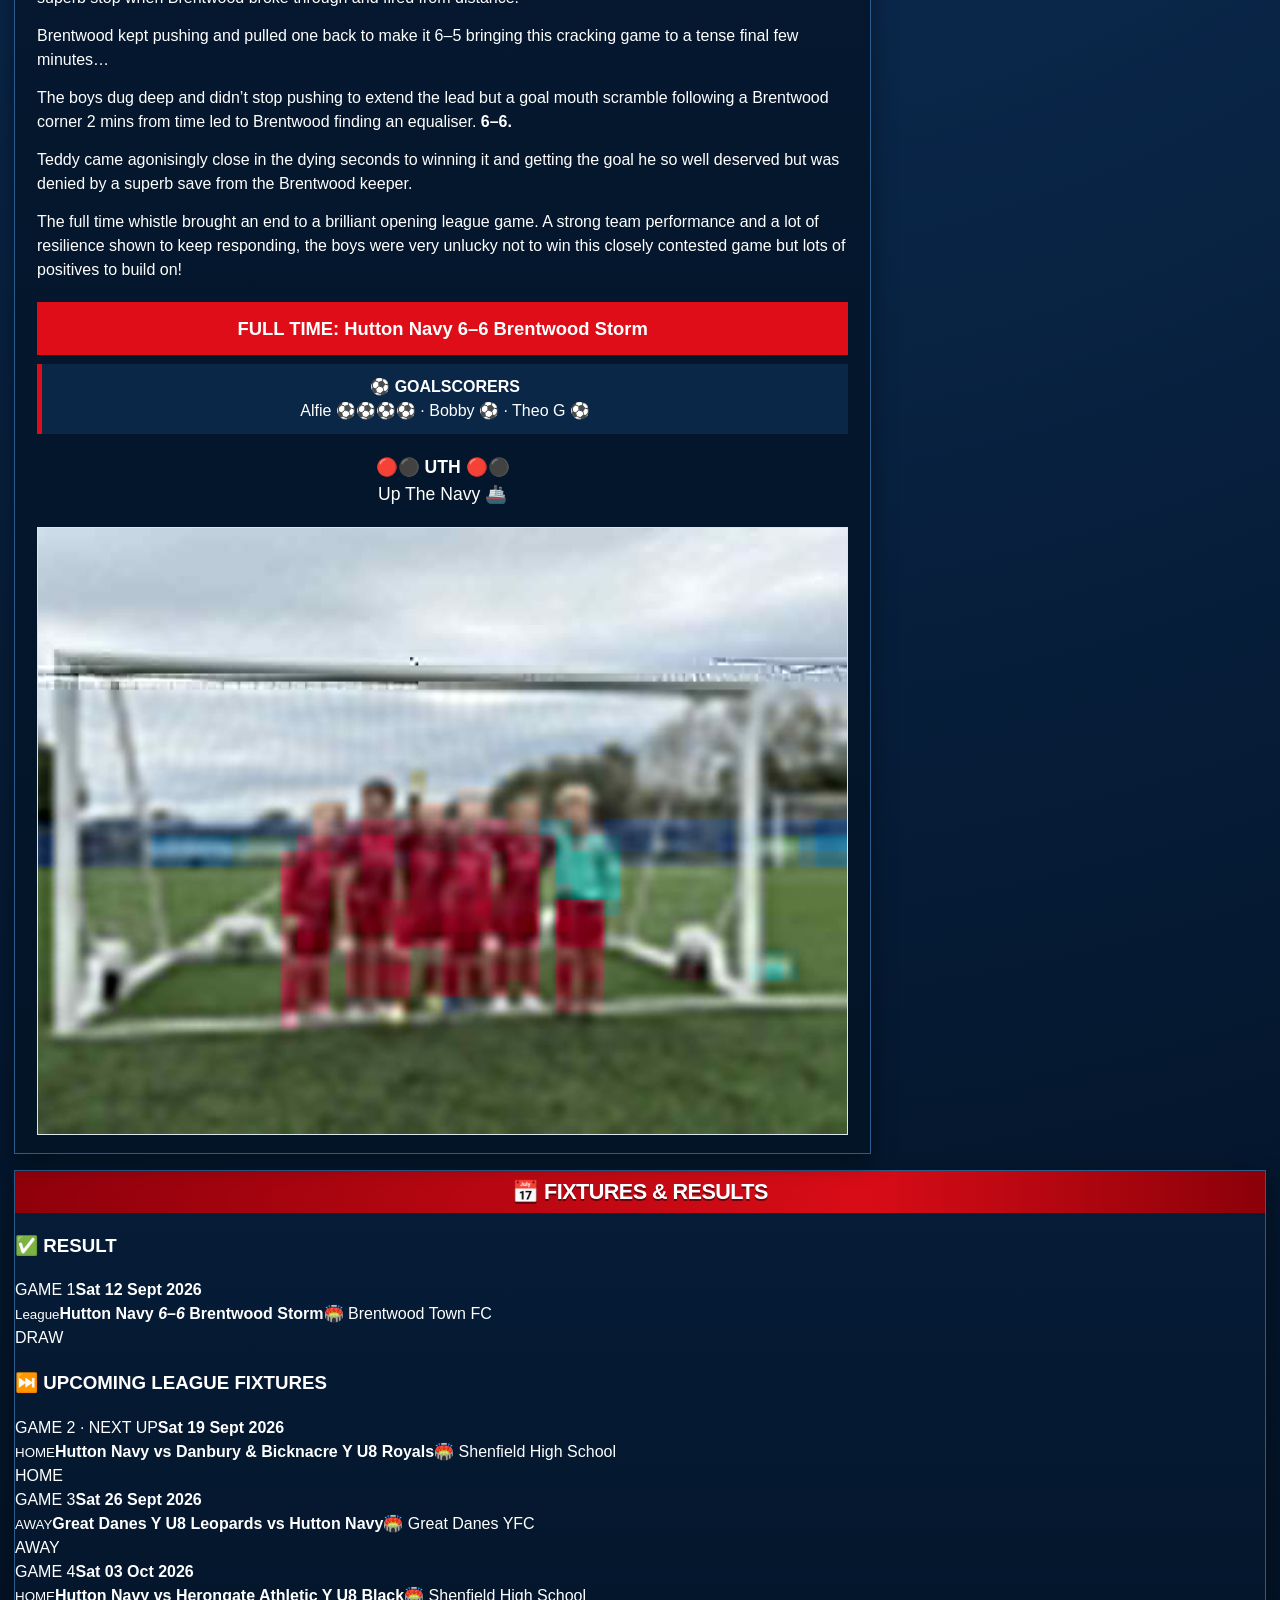
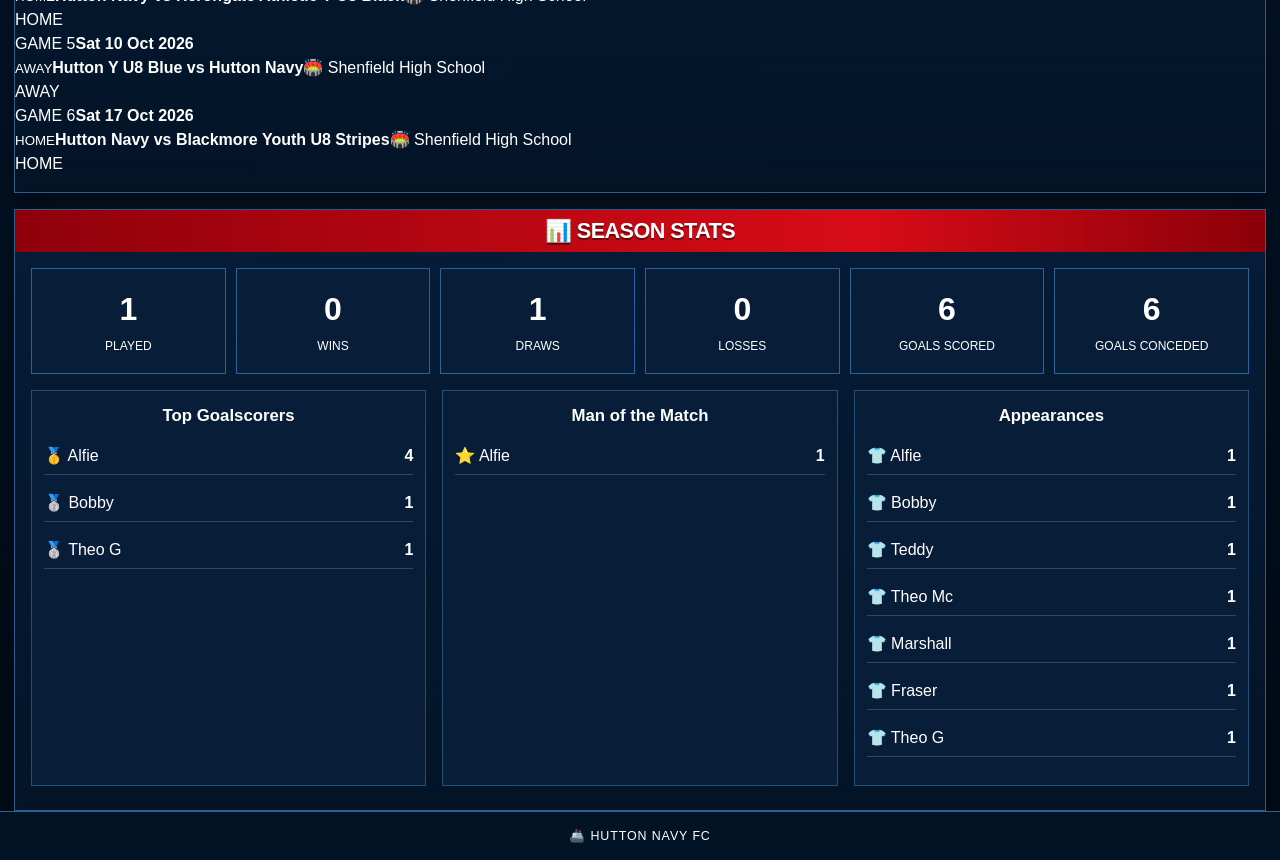
==== commit d7347fba: "Add fixtures and results section" ====
--- a/index.html
+++ b/index.html
@@ -4,8 +4,8 @@
 <meta charset="utf-8">
 <meta name="viewport" content="width=device-width,initial-scale=1">
 <title>Hutton Navy FC | Match Centre</title>
-<meta name="description" content="Hutton Navy FC match reports and 2026/27 season stats.">
-<link rel="stylesheet" href="styles.css?v=20260914-5">
+<meta name="description" content="Hutton Navy FC match reports, fixtures, results and 2026/27 season stats.">
+<link rel="stylesheet" href="styles.css?v=20260914-6">
 </head>
 <body>
 <header class="masthead">
@@ -18,7 +18,7 @@
 <nav class="broadcast-nav" aria-label="Main sections">
   <div class="network-badge"><span>HUTTON</span><b>SPORTS</b></div>
   <a class="active" href="#latest"><span class="nav-long">⚽ LATEST MATCH REPORT</span><span class="nav-short">⚽ Latest</span></a>
-  <a href="#previous"><span class="nav-long">📚 PREVIOUS MATCH REPORTS</span><span class="nav-short">📚 Previous</span></a>
+  <a href="#fixtures"><span class="nav-long">📅 FIXTURES & RESULTS</span><span class="nav-short">📅 Fixtures</span></a>
   <a href="#stats"><span class="nav-long">📊 SEASON STATS</span><span class="nav-short">📊 Stats</span></a>
   <div class="nav-club">⚽ HUTTON NAVY FC</div>
 </nav>
@@ -59,7 +59,7 @@
         <div class="full-time">FULL TIME: Hutton Navy 6–6 Brentwood Storm</div>
         <div class="closing"><strong>⚽️ GOALSCORERS</strong><br>Alfie ⚽️⚽️⚽️⚽️ · Bobby ⚽️ · Theo G ⚽️</div>
         <div class="uth"><strong>🔴⚫️ UTH 🔴⚫️</strong><br>Up The Navy 🚢</div>
-        <figure class="match-photo-wrap"><img id="team-photo-hq" class="team-photo" src="team-photo.jpg?v=20260914-4" width="1000" height="750" alt="Hutton Navy players after the Brentwood Storm match"></figure>
+        <figure class="match-photo-wrap"><img id="team-photo-hq" class="team-photo" src="team-photo.jpg?v=20260914-5" width="1000" height="750" alt="Hutton Navy players after the Brentwood Storm match"></figure>
       </article>
     </section>
     <aside class="sidebar">
@@ -67,35 +67,54 @@
       <div class="side-card"><h3>👥 THE SQUAD</h3><div class="squad"><span>👕 Bobby</span><span>👕 Alfie</span><span>👕 Teddy</span><span>👕 Theo Mc</span><span>👕 Marshall</span><span>👕 Fraser</span><span>👕 Theo G</span></div><div class="navy-together">#NAVY TOGETHER</div></div>
     </aside>
   </div>
-  <section id="previous" class="lower-panel"><div class="section-banner simple centered"><h2>📚 PREVIOUS MATCH REPORTS</h2></div><p>No previous match reports yet. The 2026/27 season starts here.</p></section>
+
+  <section id="fixtures" class="lower-panel fixtures-panel">
+    <div class="section-banner simple centered"><h2>📅 FIXTURES & RESULTS</h2></div>
+    <div class="fixtures-wrap">
+      <div class="fixture-group">
+        <h3>✅ RESULT</h3>
+        <div class="fixture-card result-card">
+          <div class="fixture-date"><span>GAME 1</span><strong>Sat 12 Sept 2026</strong></div>
+          <div class="fixture-main"><small>League</small><strong>Hutton Navy <em>6–6</em> Brentwood Storm</strong><span>🏟️ Brentwood Town FC</span></div>
+          <div class="fixture-status">DRAW</div>
+        </div>
+      </div>
+
+      <div class="fixture-group">
+        <h3>⏭️ UPCOMING LEAGUE FIXTURES</h3>
+        <div class="fixture-list">
+          <div class="fixture-card next-fixture">
+            <div class="fixture-date"><span>GAME 2 · NEXT UP</span><strong>Sat 19 Sept 2026</strong></div>
+            <div class="fixture-main"><small>HOME</small><strong>Hutton Navy vs Danbury &amp; Bicknacre Y U8 Royals</strong><span>🏟️ Shenfield High School</span></div>
+            <div class="fixture-status home-badge">HOME</div>
+          </div>
+          <div class="fixture-card">
+            <div class="fixture-date"><span>GAME 3</span><strong>Sat 26 Sept 2026</strong></div>
+            <div class="fixture-main"><small>AWAY</small><strong>Great Danes Y U8 Leopards vs Hutton Navy</strong><span>🏟️ Great Danes YFC</span></div>
+            <div class="fixture-status away-badge">AWAY</div>
+          </div>
+          <div class="fixture-card">
+            <div class="fixture-date"><span>GAME 4</span><strong>Sat 03 Oct 2026</strong></div>
+            <div class="fixture-main"><small>HOME</small><strong>Hutton Navy vs Herongate Athletic Y U8 Black</strong><span>🏟️ Shenfield High School</span></div>
+            <div class="fixture-status home-badge">HOME</div>
+          </div>
+          <div class="fixture-card">
+            <div class="fixture-date"><span>GAME 5</span><strong>Sat 10 Oct 2026</strong></div>
+            <div class="fixture-main"><small>AWAY</small><strong>Hutton Y U8 Blue vs Hutton Navy</strong><span>🏟️ Shenfield High School</span></div>
+            <div class="fixture-status away-badge">AWAY</div>
+          </div>
+          <div class="fixture-card">
+            <div class="fixture-date"><span>GAME 6</span><strong>Sat 17 Oct 2026</strong></div>
+            <div class="fixture-main"><small>HOME</small><strong>Hutton Navy vs Blackmore Youth U8 Stripes</strong><span>🏟️ Shenfield High School</span></div>
+            <div class="fixture-status home-badge">HOME</div>
+          </div>
+        </div>
+      </div>
+    </div>
+  </section>
+
   <section id="stats" class="lower-panel"><div class="section-banner simple centered"><h2>📊 SEASON STATS</h2></div><div class="season-grid"><div class="big-stat"><b>1</b><span>Played</span></div><div class="big-stat"><b>0</b><span>Wins</span></div><div class="big-stat"><b>1</b><span>Draws</span></div><div class="big-stat"><b>0</b><span>Losses</span></div><div class="big-stat"><b>6</b><span>Goals Scored</span></div><div class="big-stat"><b>6</b><span>Goals Conceded</span></div></div><div class="tables stats-tables"><div><h3>Top Goalscorers</h3><p>🥇 Alfie <b>4</b></p><p>🥈 Bobby <b>1</b></p><p>🥈 Theo G <b>1</b></p></div><div><h3>Man of the Match</h3><p>⭐ Alfie <b>1</b></p></div><div><h3>Appearances</h3><p>👕 Alfie <b>1</b></p><p>👕 Bobby <b>1</b></p><p>👕 Teddy <b>1</b></p><p>👕 Theo Mc <b>1</b></p><p>👕 Marshall <b>1</b></p><p>👕 Fraser <b>1</b></p><p>👕 Theo G <b>1</b></p></div></div></section>
 </main>
 <footer><span>🚢 HUTTON NAVY FC</span></footer>
-<script>
-(async () => {
-  const img = document.getElementById('team-photo-hq');
-  if (!img) return;
-  try {
-    const parts = await Promise.all([
-      'team-photo-hq-1.txt?v=20260914-1',
-      'team-photo-hq-2.txt?v=20260914-1',
-      'team-photo-hq-3.txt?v=20260914-1',
-      'team-photo-hq-4.txt?v=20260914-1'
-    ].map(async src => {
-      const res = await fetch(src, {cache: 'no-store'});
-      if (!res.ok) throw new Error('Photo data failed to load');
-      return (await res.text()).trim();
-    }));
-    const binary = atob(parts.join(''));
-    const bytes = new Uint8Array(binary.length);
-    for (let i = 0; i < binary.length; i++) bytes[i] = binary.charCodeAt(i);
-    const url = URL.createObjectURL(new Blob([bytes], {type: 'image/avif'}));
-    img.onload = () => URL.revokeObjectURL(url);
-    img.src = url;
-  } catch (err) {
-    console.error('High-resolution team photo fallback in use', err);
-  }
-})();
-</script>
 </body>
 </html>
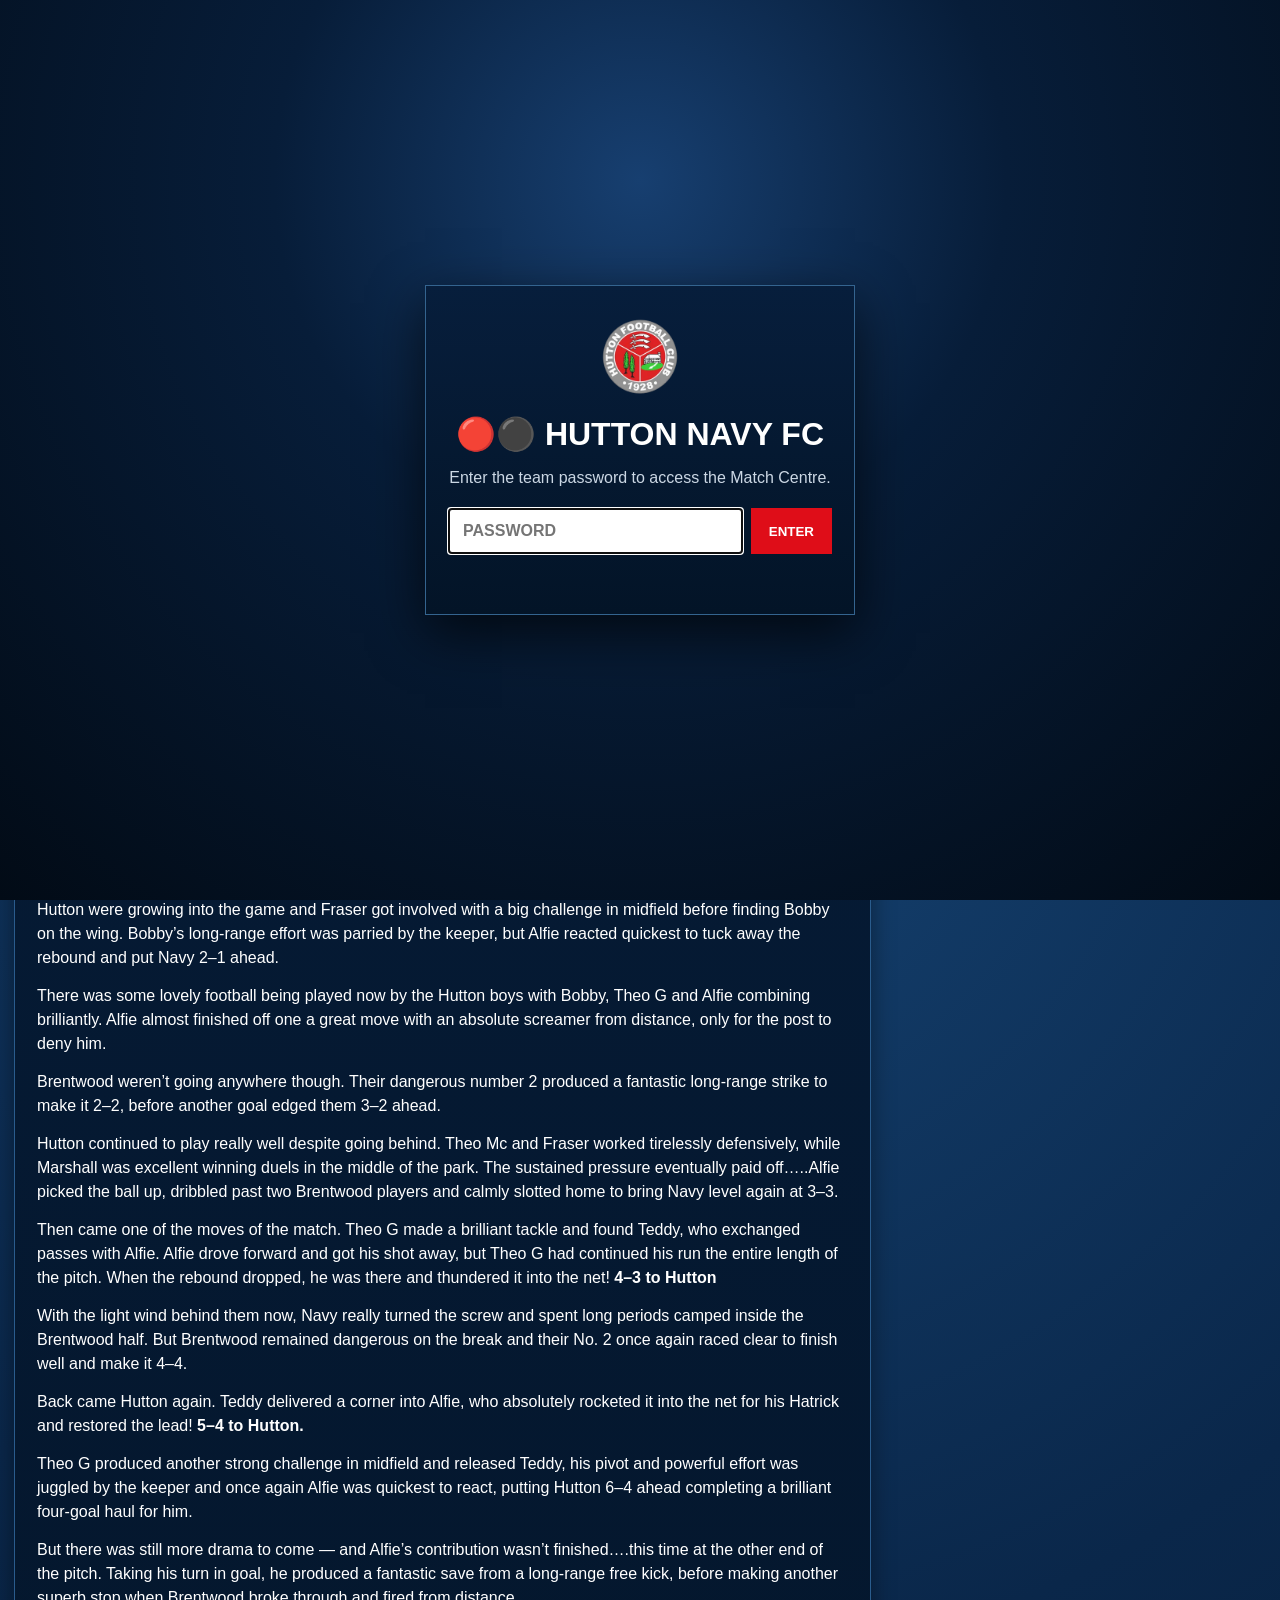
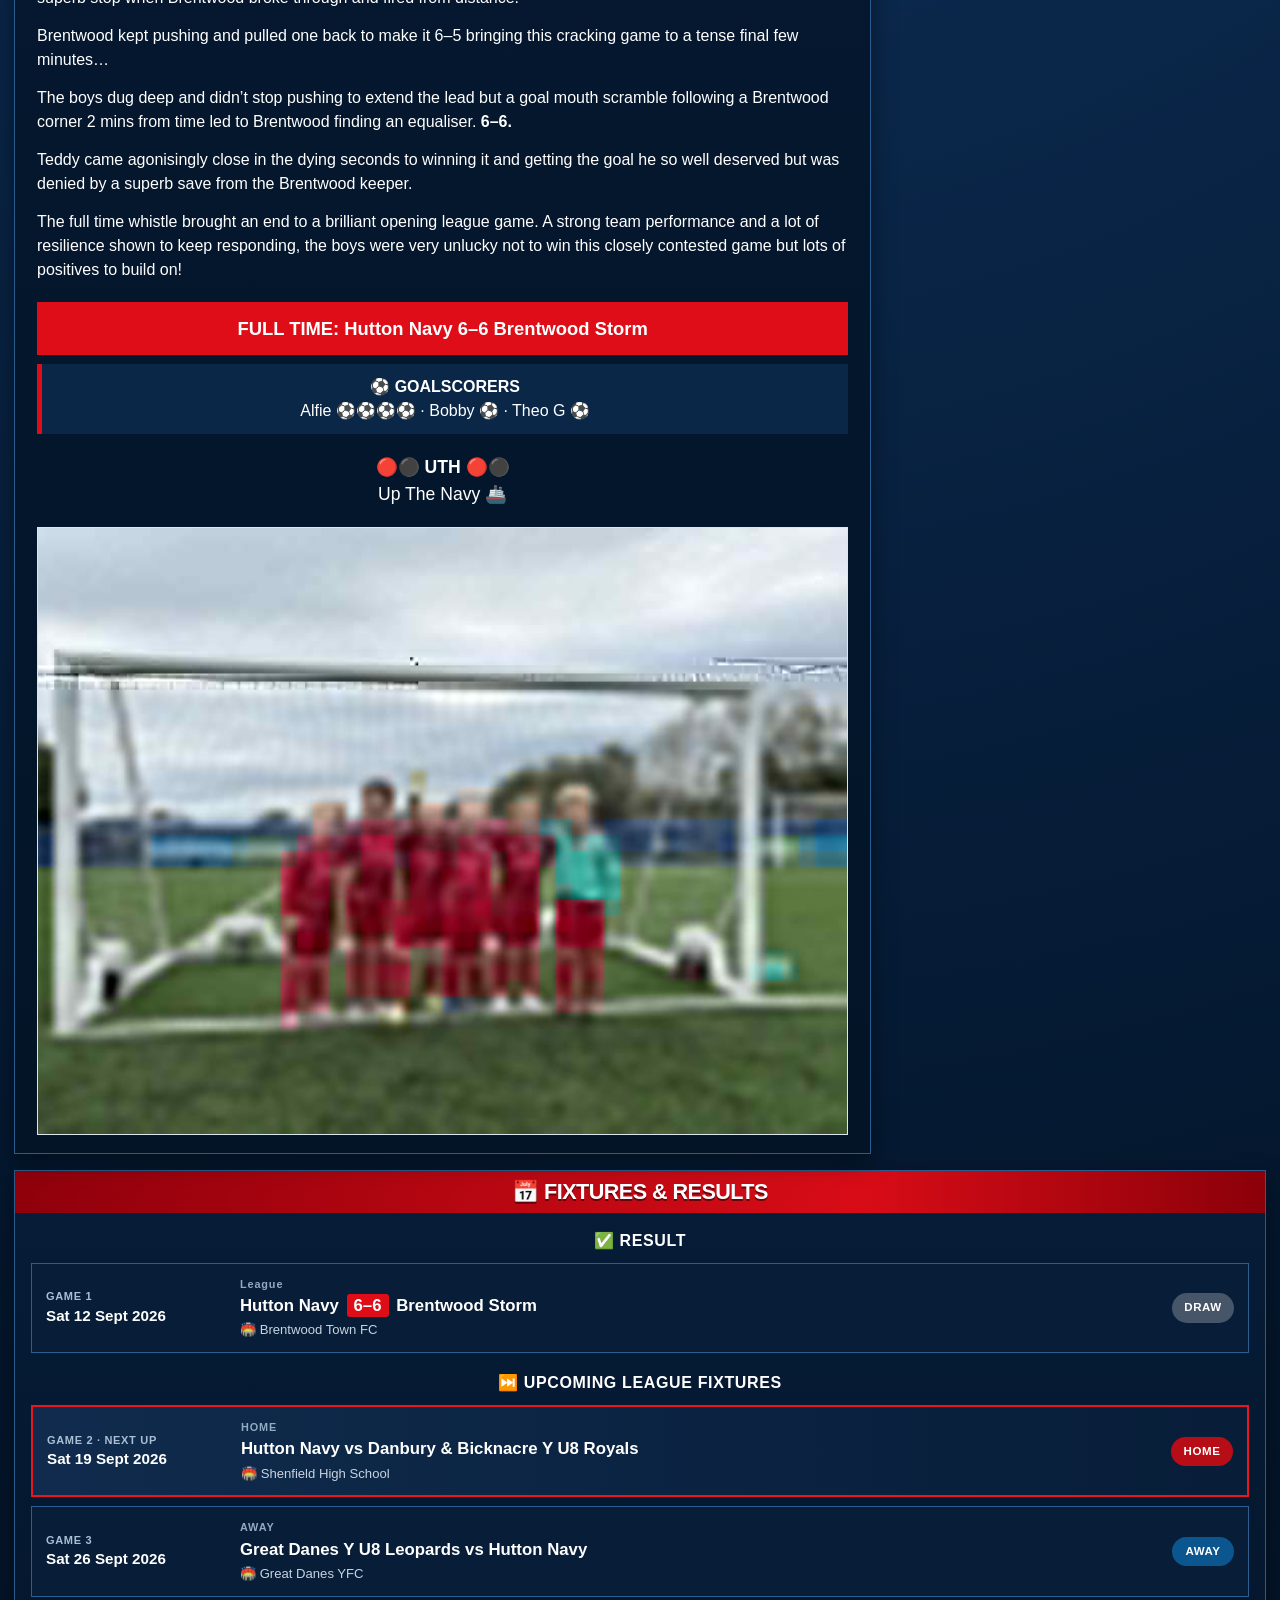
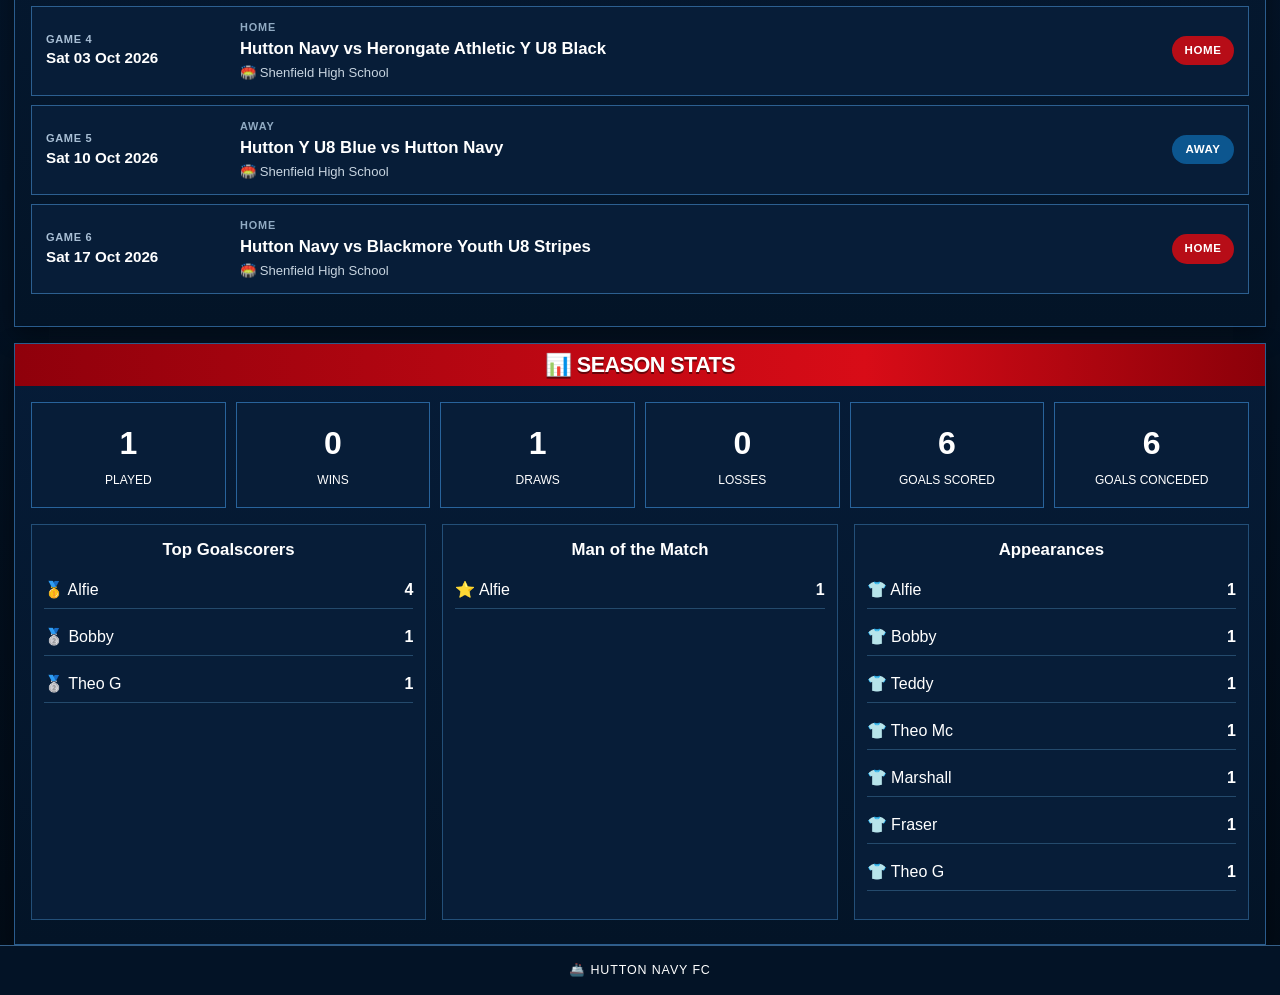
==== commit ee97bd98: "Add UTH password access screen" ====
--- a/index.html
+++ b/index.html
@@ -6,8 +6,22 @@
 <title>Hutton Navy FC | Match Centre</title>
 <meta name="description" content="Hutton Navy FC match reports, fixtures, results and 2026/27 season stats.">
 <link rel="stylesheet" href="styles.css?v=20260914-6">
+<link rel="stylesheet" href="auth.css?v=20260914-1">
+<script src="auth.js?v=20260914-1" defer></script>
 </head>
 <body>
+<div id="auth-gate" class="auth-gate" role="dialog" aria-modal="true" aria-label="Password required">
+  <div class="auth-card">
+    <img src="hutton-crest.webp?v=20260914-3" alt="Hutton Football Club crest">
+    <h2>🔴⚫️ HUTTON NAVY FC</h2>
+    <p>Enter the team password to access the Match Centre.</p>
+    <form id="auth-form" class="auth-form">
+      <input id="auth-password" type="password" autocomplete="current-password" placeholder="Password" aria-label="Password">
+      <button type="submit">ENTER</button>
+    </form>
+    <div id="auth-error" class="auth-error" aria-live="polite"></div>
+  </div>
+</div>
 <header class="masthead">
   <div class="mast-inner">
     <img class="crest-img" src="hutton-crest.webp?v=20260914-3" alt="Hutton Football Club crest">
--- a/styles.css
+++ b/styles.css
@@ -1 +1 @@
-:root{--navy:#03172f;--navy2:#061d3b;--blue:#0a3f79;--red:#df0d18;--red2:#a7000b;--white:#fff;--line:#2a5c8d;--muted:#c5d1df}*{box-sizing:border-box}html{scroll-behavior:smooth}body{margin:0;font-family:Arial,Helvetica,sans-serif;background:radial-gradient(circle at 50% 16%,#164474 0,#0a274a 28%,#04172e 62%,#020b16 100%);color:#fff;line-height:1.5}.masthead{background:linear-gradient(90deg,#04172f,#082c59 48%,#061b37);border-bottom:1px solid #5d7fa5}.mast-inner{width:min(1320px,calc(100% - 28px));margin:auto;min-height:120px;display:grid;grid-template-columns:100px minmax(0,1fr) 100px;gap:24px;align-items:center}.crest-img{width:96px;height:96px;object-fit:contain;display:block;filter:drop-shadow(0 3px 7px #0008)}.mast-copy{text-align:center}.mast-copy h1{margin:0;font-size:clamp(2.5rem,6vw,4.6rem);line-height:.95;letter-spacing:-.035em;font-weight:900}.broadcast-nav{position:sticky;top:0;z-index:20;background:linear-gradient(90deg,#061d3d,#092d59 60%,#04172f);display:flex;align-items:stretch;min-height:50px;border-bottom:1px solid #91a9c2;box-shadow:0 4px 16px #0008}.network-badge{display:flex;align-items:center;padding:0 24px;font-weight:900;font-size:1.2rem;white-space:nowrap}.network-badge span{background:#fff;color:#0a274d;padding:2px 7px}.network-badge b{background:var(--red);padding:2px 7px}.broadcast-nav a{display:flex;align-items:center;justify-content:center;padding:0 30px;color:#fff;text-decoration:none;font-weight:900;font-size:.85rem;border-right:1px solid #345f89;white-space:nowrap}.broadcast-nav a.active{background:linear-gradient(180deg,#ef1a24,#c6000d)}.nav-short{display:none}.nav-club{margin-left:auto;display:flex;align-items:center;padding:0 26px;font-size:.85rem;font-weight:700}.site-wrap{width:min(1320px,calc(100% - 28px));margin:10px auto 0}.layout{display:grid;grid-template-columns:minmax(0,2.15fr) minmax(300px,.95fr);gap:16px}.main-panel,.side-card,.lower-panel{background:linear-gradient(180deg,#061c38,#031427);border:1px solid var(--line);box-shadow:0 8px 22px #0006}.section-banner{padding:12px 18px;background:linear-gradient(90deg,#8f000b 0%,#d80c17 68%,#8b0009 100%);text-align:center}.section-banner h2{margin:0;font-size:clamp(1.8rem,4vw,3rem);line-height:1;text-shadow:0 2px 0 #0007;letter-spacing:-.025em}.match-details-top{display:grid;grid-template-columns:repeat(4,1fr);gap:0;margin:0;border-bottom:1px solid #35648f;background:#06182d}.match-details-top>div{display:grid;grid-template-columns:auto 1fr;grid-template-rows:auto auto;column-gap:8px;padding:11px 12px;border-right:1px solid #244e78;align-items:center}.match-details-top>div:last-child{border-right:0}.match-details-top span{grid-row:1/3;font-size:1.25rem}.match-details-top small{color:#9fb1c6;text-transform:uppercase;font-size:.6rem;letter-spacing:.05em}.match-details-top strong{font-size:.82rem}.score-row{display:grid;grid-template-columns:1fr auto 1fr;align-items:center;margin:10px 18px 0;border:1px solid #3c78b3;background:#071a34;overflow:hidden}.home,.away{min-height:62px;padding:8px 14px;font-size:clamp(1.05rem,2.2vw,1.65rem);display:flex;align-items:center;gap:10px}.away{justify-content:flex-end;background:linear-gradient(90deg,#071a34,#0b3e79)}.score{font-size:clamp(2.4rem,4.5vw,3.9rem);font-weight:900;background:var(--red);padding:2px 22px;line-height:1.15;box-shadow:inset 0 0 0 1px #ff5961}.mini-crest-img{width:48px;height:48px;object-fit:contain}.ball{font-size:2rem}.intro{padding:12px 22px 4px;text-align:center}.intro h3{font-size:clamp(2rem,4vw,3rem);margin:0 0 6px;line-height:1.03;letter-spacing:-.025em}.intro p{font-size:1.05rem;margin:6px auto 12px;max-width:780px}.report-copy{padding:0 22px 18px;font-size:1rem}.report-copy p{margin:0 0 14px}.full-time{background:var(--red);padding:13px 14px;font-size:1.15rem;font-weight:900;margin:20px 0 9px;text-align:center}.closing{background:#0a2748;border-left:5px solid var(--red);padding:11px 13px;margin:8px 0;text-align:center}.uth{text-align:center;font-size:1.1rem;margin:20px 0}.match-photo-wrap{margin:18px 0 0}.team-photo{display:block;width:100%;height:auto;aspect-ratio:4/3;object-fit:contain;border:1px solid #dce6ef;background:#07172e;image-rendering:auto}.sidebar{display:flex;flex-direction:column;gap:10px}.side-card h3{margin:0;background:linear-gradient(90deg,var(--red),#b7000c);padding:10px 13px;font-size:1.02rem;text-align:center}.motm-body{display:flex;gap:15px;padding:13px;align-items:center}.shirt{flex:0 0 auto;width:70px;height:82px;background:#d61520;color:#fff;clip-path:polygon(20% 0,35% 12%,65% 12%,80% 0,100% 18%,85% 32%,75% 24%,72% 100%,28% 100%,25% 24%,15% 32%,0 18%);display:grid;place-items:center;font-size:1.5rem;font-weight:900;text-shadow:0 1px 2px #0005}.motm-body strong{font-size:1.35rem}.motm-body p{margin:4px 0 0;font-size:.88rem;color:#d9e1eb}.squad{display:grid;grid-template-columns:1fr 1fr;gap:7px 14px;padding:12px 14px;font-size:.88rem}.navy-together{font-size:1.55rem;font-weight:900;text-align:center;padding:4px 18px 14px}.lower-panel{margin-top:16px;padding-bottom:16px}.section-banner.simple{padding:10px 16px}.section-banner.simple h2{font-size:1.35rem}.lower-panel>p{padding:0 16px;text-align:center}.season-grid{display:grid;grid-template-columns:repeat(6,1fr);gap:10px;padding:16px}.big-stat{background:#071d38;border:1px solid #28639b;padding:16px;text-align:center}.big-stat b{display:block;font-size:2rem}.big-stat span{font-size:.75rem;text-transform:uppercase}.tables{display:grid;grid-template-columns:repeat(3,1fr);gap:16px;padding:0 16px 8px}.tables>div{background:#071d38;border:1px solid #234f78;padding:12px}.tables h3{margin:0 0 10px;text-align:center;font-size:1.05rem}.tables p{display:flex;justify-content:space-between;border-bottom:1px solid #244a6c;padding-bottom:6px}footer{background:#031326;border-top:1px solid #355f88;display:flex;justify-content:center;padding:15px max(18px,calc((100vw - 1320px)/2));font-size:.78rem;letter-spacing:.07em}@media(max-width:980px){.layout{grid-template-columns:1fr}.sidebar{display:grid;grid-template-columns:1fr 1fr}.match-details-top{grid-template-columns:repeat(2,1fr)}.match-details-top>div:nth-child(2n){border-right:0}.match-details-top>div:nth-child(n+3){border-top:1px solid #244e78}.tables{grid-template-columns:1fr 1fr}.season-grid{grid-template-columns:repeat(3,1fr)}.network-badge,.nav-club{display:none}.broadcast-nav a{flex:1;padding:0 12px}}@media(max-width:650px){.mast-inner{min-height:88px;grid-template-columns:58px 1fr 58px;gap:8px}.crest-img{width:56px;height:56px}.mast-copy h1{font-size:clamp(1.5rem,8vw,2.15rem)}.broadcast-nav{display:grid;grid-template-columns:repeat(3,1fr);min-height:52px}.broadcast-nav a{min-width:0;width:100%;padding:0 3px;font-size:.7rem;line-height:1.05;text-align:center;border-right:1px solid #345f89}.nav-long{display:none}.nav-short{display:inline}.site-wrap{width:calc(100% - 12px);margin-top:6px}.section-banner h2{font-size:1.65rem}.match-details-top{grid-template-columns:1fr 1fr}.match-details-top>div{padding:8px 9px}.match-details-top>div:nth-child(odd){border-right:1px solid #244e78}.match-details-top>div:nth-child(even){border-right:0}.match-details-top>div:nth-child(n+3){border-top:1px solid #244e78}.score-row{margin:6px}.home,.away{font-size:.75rem;padding:7px 5px;min-height:50px;gap:4px}.mini-crest-img{width:31px;height:31px}.ball{font-size:1.25rem}.score{padding:3px 8px;font-size:1.85rem}.intro{padding:10px 12px 2px}.intro h3{font-size:1.45rem}.intro p{font-size:.92rem}.report-copy{padding:0 12px 14px;font-size:.92rem}.sidebar{grid-template-columns:1fr}.motm-body{justify-content:center}.season-grid{grid-template-columns:repeat(2,1fr)}.tables{grid-template-columns:1fr}footer{text-align:center}.squad{grid-template-columns:1fr 1fr}}+:root{--navy:#03172f;--navy2:#061d3b;--blue:#0a3f79;--red:#df0d18;--red2:#a7000b;--white:#fff;--line:#2a5c8d;--muted:#c5d1df}*{box-sizing:border-box}html{scroll-behavior:smooth}body{margin:0;font-family:Arial,Helvetica,sans-serif;background:radial-gradient(circle at 50% 16%,#164474 0,#0a274a 28%,#04172e 62%,#020b16 100%);color:#fff;line-height:1.5}.masthead{background:linear-gradient(90deg,#04172f,#082c59 48%,#061b37);border-bottom:1px solid #5d7fa5}.mast-inner{width:min(1320px,calc(100% - 28px));margin:auto;min-height:120px;display:grid;grid-template-columns:100px minmax(0,1fr) 100px;gap:24px;align-items:center}.crest-img{width:96px;height:96px;object-fit:contain;display:block;filter:drop-shadow(0 3px 7px #0008)}.mast-copy{text-align:center}.mast-copy h1{margin:0;font-size:clamp(2.5rem,6vw,4.6rem);line-height:.95;letter-spacing:-.035em;font-weight:900}.broadcast-nav{position:sticky;top:0;z-index:20;background:linear-gradient(90deg,#061d3d,#092d59 60%,#04172f);display:flex;align-items:stretch;min-height:50px;border-bottom:1px solid #91a9c2;box-shadow:0 4px 16px #0008}.network-badge{display:flex;align-items:center;padding:0 24px;font-weight:900;font-size:1.2rem;white-space:nowrap}.network-badge span{background:#fff;color:#0a274d;padding:2px 7px}.network-badge b{background:var(--red);padding:2px 7px}.broadcast-nav a{display:flex;align-items:center;justify-content:center;padding:0 30px;color:#fff;text-decoration:none;font-weight:900;font-size:.85rem;border-right:1px solid #345f89;white-space:nowrap}.broadcast-nav a.active{background:linear-gradient(180deg,#ef1a24,#c6000d)}.nav-short{display:none}.nav-club{margin-left:auto;display:flex;align-items:center;padding:0 26px;font-size:.85rem;font-weight:700}.site-wrap{width:min(1320px,calc(100% - 28px));margin:10px auto 0}.layout{display:grid;grid-template-columns:minmax(0,2.15fr) minmax(300px,.95fr);gap:16px}.main-panel,.side-card,.lower-panel{background:linear-gradient(180deg,#061c38,#031427);border:1px solid var(--line);box-shadow:0 8px 22px #0006}.section-banner{padding:12px 18px;background:linear-gradient(90deg,#8f000b 0%,#d80c17 68%,#8b0009 100%);text-align:center}.section-banner h2{margin:0;font-size:clamp(1.8rem,4vw,3rem);line-height:1;text-shadow:0 2px 0 #0007;letter-spacing:-.025em}.match-details-top{display:grid;grid-template-columns:repeat(4,1fr);gap:0;margin:0;border-bottom:1px solid #35648f;background:#06182d}.match-details-top>div{display:grid;grid-template-columns:auto 1fr;grid-template-rows:auto auto;column-gap:8px;padding:11px 12px;border-right:1px solid #244e78;align-items:center}.match-details-top>div:last-child{border-right:0}.match-details-top span{grid-row:1/3;font-size:1.25rem}.match-details-top small{color:#9fb1c6;text-transform:uppercase;font-size:.6rem;letter-spacing:.05em}.match-details-top strong{font-size:.82rem}.score-row{display:grid;grid-template-columns:1fr auto 1fr;align-items:center;margin:10px 18px 0;border:1px solid #3c78b3;background:#071a34;overflow:hidden}.home,.away{min-height:62px;padding:8px 14px;font-size:clamp(1.05rem,2.2vw,1.65rem);display:flex;align-items:center;gap:10px}.away{justify-content:flex-end;background:linear-gradient(90deg,#071a34,#0b3e79)}.score{font-size:clamp(2.4rem,4.5vw,3.9rem);font-weight:900;background:var(--red);padding:2px 22px;line-height:1.15;box-shadow:inset 0 0 0 1px #ff5961}.mini-crest-img{width:48px;height:48px;object-fit:contain}.ball{font-size:2rem}.intro{padding:12px 22px 4px;text-align:center}.intro h3{font-size:clamp(2rem,4vw,3rem);margin:0 0 6px;line-height:1.03;letter-spacing:-.025em}.intro p{font-size:1.05rem;margin:6px auto 12px;max-width:780px}.report-copy{padding:0 22px 18px;font-size:1rem}.report-copy p{margin:0 0 14px}.full-time{background:var(--red);padding:13px 14px;font-size:1.15rem;font-weight:900;margin:20px 0 9px;text-align:center}.closing{background:#0a2748;border-left:5px solid var(--red);padding:11px 13px;margin:8px 0;text-align:center}.uth{text-align:center;font-size:1.1rem;margin:20px 0}.match-photo-wrap{margin:18px 0 0}.team-photo{display:block;width:100%;height:auto;aspect-ratio:4/3;object-fit:contain;border:1px solid #dce6ef;background:#07172e;image-rendering:auto}.sidebar{display:flex;flex-direction:column;gap:10px}.side-card h3{margin:0;background:linear-gradient(90deg,var(--red),#b7000c);padding:10px 13px;font-size:1.02rem;text-align:center}.motm-body{display:flex;gap:15px;padding:13px;align-items:center}.shirt{flex:0 0 auto;width:70px;height:82px;background:#d61520;color:#fff;clip-path:polygon(20% 0,35% 12%,65% 12%,80% 0,100% 18%,85% 32%,75% 24%,72% 100%,28% 100%,25% 24%,15% 32%,0 18%);display:grid;place-items:center;font-size:1.5rem;font-weight:900;text-shadow:0 1px 2px #0005}.motm-body strong{font-size:1.35rem}.motm-body p{margin:4px 0 0;font-size:.88rem;color:#d9e1eb}.squad{display:grid;grid-template-columns:1fr 1fr;gap:7px 14px;padding:12px 14px;font-size:.88rem}.navy-together{font-size:1.55rem;font-weight:900;text-align:center;padding:4px 18px 14px}.lower-panel{margin-top:16px;padding-bottom:16px}.section-banner.simple{padding:10px 16px}.section-banner.simple h2{font-size:1.35rem}.lower-panel>p{padding:0 16px;text-align:center}.fixtures-wrap{padding:16px}.fixture-group+ .fixture-group{margin-top:18px}.fixture-group h3{margin:0 0 10px;text-align:center;font-size:1rem;letter-spacing:.04em}.fixture-list{display:grid;gap:9px}.fixture-card{display:grid;grid-template-columns:180px 1fr 84px;align-items:center;gap:14px;background:#071d38;border:1px solid #2c5f90;padding:12px 14px}.fixture-card.next-fixture{border:2px solid #e81621;background:linear-gradient(90deg,#102b4d,#071d38)}.fixture-date span{display:block;font-size:.69rem;font-weight:900;color:#a9bfd5;letter-spacing:.06em}.fixture-date strong{display:block;font-size:.95rem}.fixture-main small{display:block;color:#91abc3;font-size:.68rem;font-weight:900;letter-spacing:.08em}.fixture-main strong{display:block;font-size:1.05rem;margin:1px 0 2px}.fixture-main strong em{font-style:normal;color:#fff;background:var(--red);padding:2px 7px;margin:0 3px;border-radius:3px}.fixture-main span{display:block;color:#c7d4e0;font-size:.82rem}.fixture-status{justify-self:end;min-width:62px;text-align:center;padding:6px 8px;border-radius:999px;background:#21476d;font-size:.72rem;font-weight:900;letter-spacing:.05em}.result-card .fixture-status{background:#475569}.home-badge{background:#b70d17}.away-badge{background:#0c568f}.season-grid{display:grid;grid-template-columns:repeat(6,1fr);gap:10px;padding:16px}.big-stat{background:#071d38;border:1px solid #28639b;padding:16px;text-align:center}.big-stat b{display:block;font-size:2rem}.big-stat span{font-size:.75rem;text-transform:uppercase}.tables{display:grid;grid-template-columns:repeat(3,1fr);gap:16px;padding:0 16px 8px}.tables>div{background:#071d38;border:1px solid #234f78;padding:12px}.tables h3{margin:0 0 10px;text-align:center;font-size:1.05rem}.tables p{display:flex;justify-content:space-between;border-bottom:1px solid #244a6c;padding-bottom:6px}footer{background:#031326;border-top:1px solid #355f88;display:flex;justify-content:center;padding:15px max(18px,calc((100vw - 1320px)/2));font-size:.78rem;letter-spacing:.07em}@media(max-width:980px){.layout{grid-template-columns:1fr}.sidebar{display:grid;grid-template-columns:1fr 1fr}.match-details-top{grid-template-columns:repeat(2,1fr)}.match-details-top>div:nth-child(2n){border-right:0}.match-details-top>div:nth-child(n+3){border-top:1px solid #244e78}.tables{grid-template-columns:1fr 1fr}.season-grid{grid-template-columns:repeat(3,1fr)}.network-badge,.nav-club{display:none}.broadcast-nav a{flex:1;padding:0 12px}}@media(max-width:650px){.mast-inner{min-height:88px;grid-template-columns:58px 1fr 58px;gap:8px}.crest-img{width:56px;height:56px}.mast-copy h1{font-size:clamp(1.5rem,8vw,2.15rem)}.broadcast-nav{display:grid;grid-template-columns:repeat(3,1fr);min-height:52px}.broadcast-nav a{min-width:0;width:100%;padding:0 3px;font-size:.7rem;line-height:1.05;text-align:center;border-right:1px solid #345f89}.nav-long{display:none}.nav-short{display:inline}.site-wrap{width:calc(100% - 12px);margin-top:6px}.section-banner h2{font-size:1.65rem}.match-details-top{grid-template-columns:1fr 1fr}.match-details-top>div{padding:8px 9px}.match-details-top>div:nth-child(odd){border-right:1px solid #244e78}.match-details-top>div:nth-child(even){border-right:0}.match-details-top>div:nth-child(n+3){border-top:1px solid #244e78}.score-row{margin:6px}.home,.away{font-size:.75rem;padding:7px 5px;min-height:50px;gap:4px}.mini-crest-img{width:31px;height:31px}.ball{font-size:1.25rem}.score{padding:3px 8px;font-size:1.85rem}.intro{padding:10px 12px 2px}.intro h3{font-size:1.45rem}.intro p{font-size:.92rem}.report-copy{padding:0 12px 14px;font-size:.92rem}.sidebar{grid-template-columns:1fr}.motm-body{justify-content:center}.fixtures-wrap{padding:10px}.fixture-card{grid-template-columns:1fr auto;gap:7px 10px;padding:11px}.fixture-date{grid-column:1/2}.fixture-main{grid-column:1/3;border-top:1px solid #234f78;padding-top:7px}.fixture-status{grid-column:2/3;grid-row:1/2}.fixture-main strong{font-size:.95rem}.fixture-main span{font-size:.78rem}.season-grid{grid-template-columns:repeat(2,1fr)}.tables{grid-template-columns:1fr}footer{text-align:center}.squad{grid-template-columns:1fr 1fr}}
--- a/auth.css
+++ b/auth.css
@@ -0,0 +1 @@
+html.auth-locked,html.auth-locked body{overflow:hidden}.auth-gate{position:fixed;inset:0;z-index:9999;display:flex;align-items:center;justify-content:center;padding:22px;background:radial-gradient(circle at 50% 20%,#173f70 0,#071d39 38%,#020b16 100%)}.auth-card{width:min(430px,100%);background:linear-gradient(180deg,#071e3c,#031427);border:1px solid #34648f;box-shadow:0 18px 50px #000a;padding:28px 22px;text-align:center}.auth-card img{width:86px;height:86px;object-fit:contain;margin:0 auto 10px;display:block}.auth-card h2{margin:4px 0 8px;font-size:2rem}.auth-card p{margin:0 0 18px;color:#cbd7e4}.auth-form{display:flex;gap:8px}.auth-form input{flex:1;min-width:0;padding:13px 14px;border-radius:0;border:1px solid #456f98;background:#fff;color:#07172e;font-size:1rem;font-weight:700;text-transform:uppercase}.auth-form button{border:0;background:#df0d18;color:#fff;font-weight:900;padding:0 18px;cursor:pointer}.auth-error{min-height:22px;margin-top:10px;color:#ff9aa1;font-weight:700;font-size:.9rem}.auth-hidden{display:none!important}@media(max-width:520px){.auth-card{padding:24px 16px}.auth-form{flex-direction:column}.auth-form button{padding:13px}}
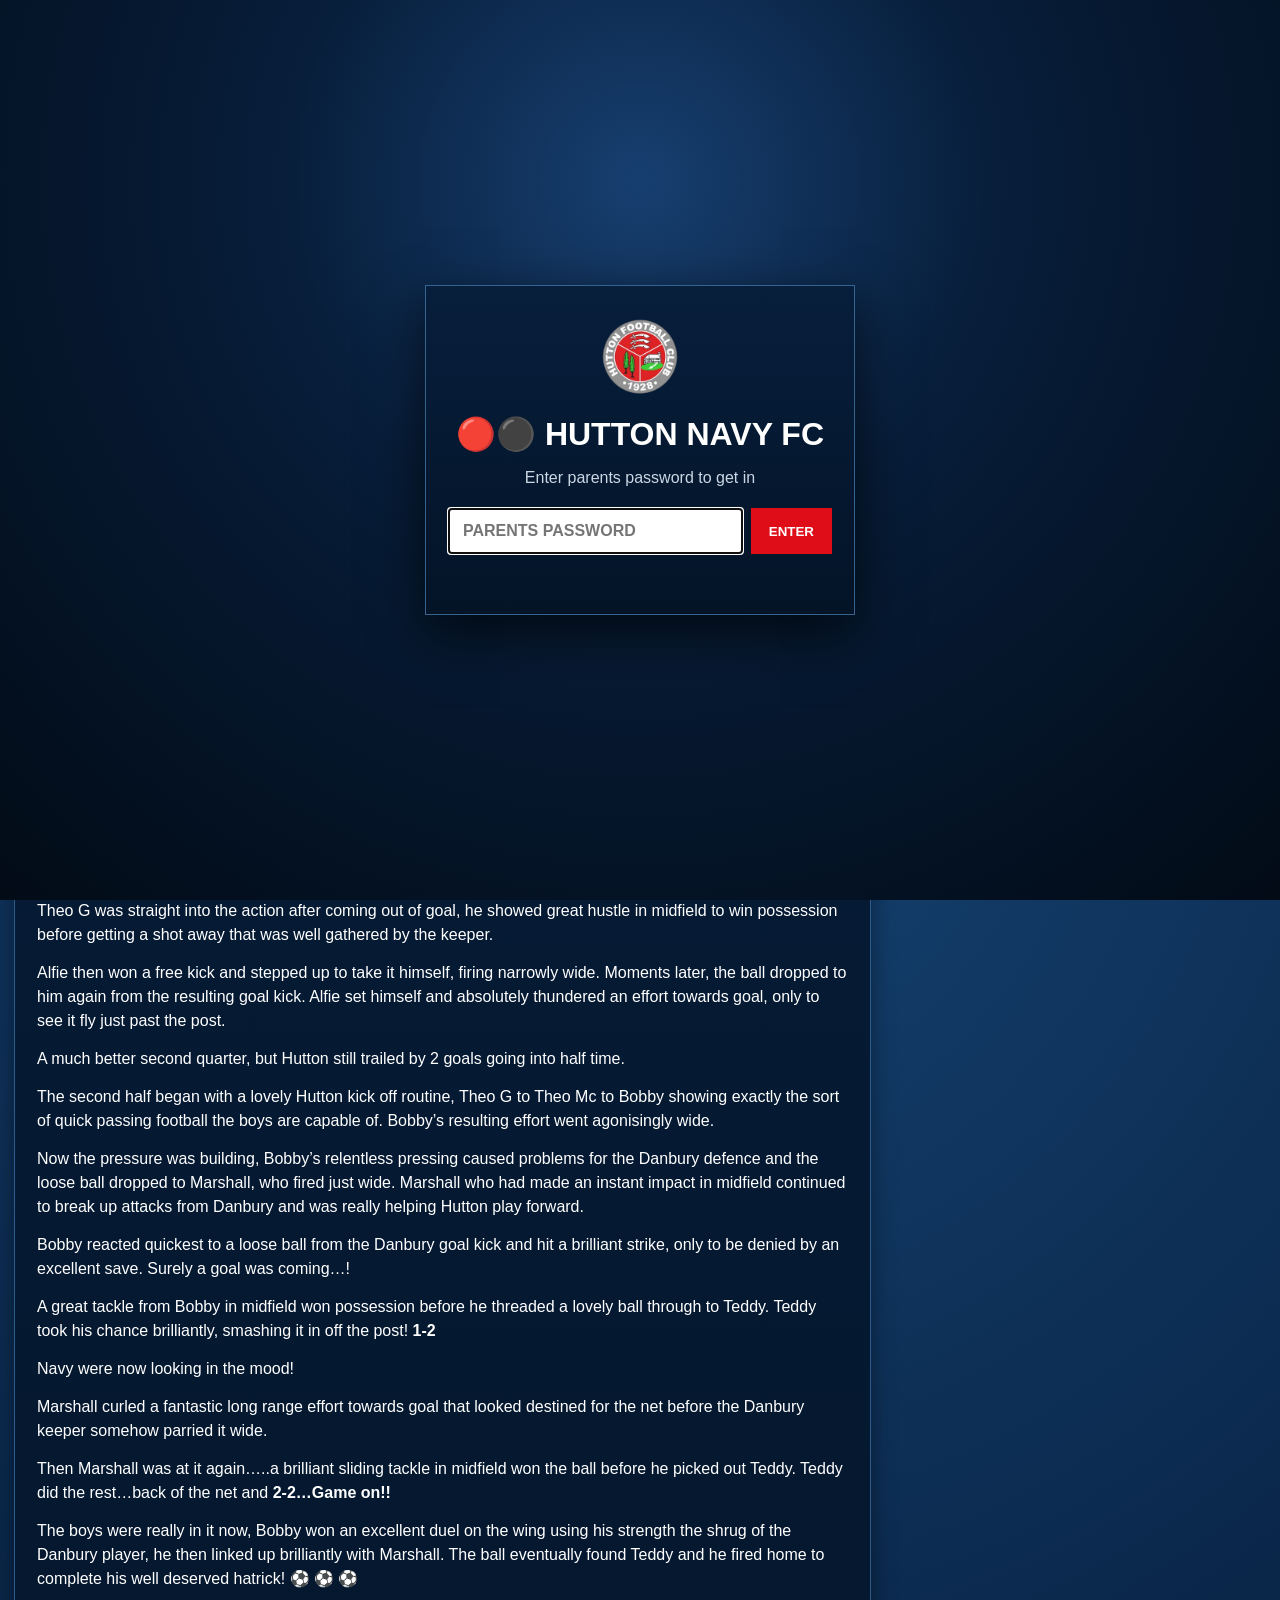
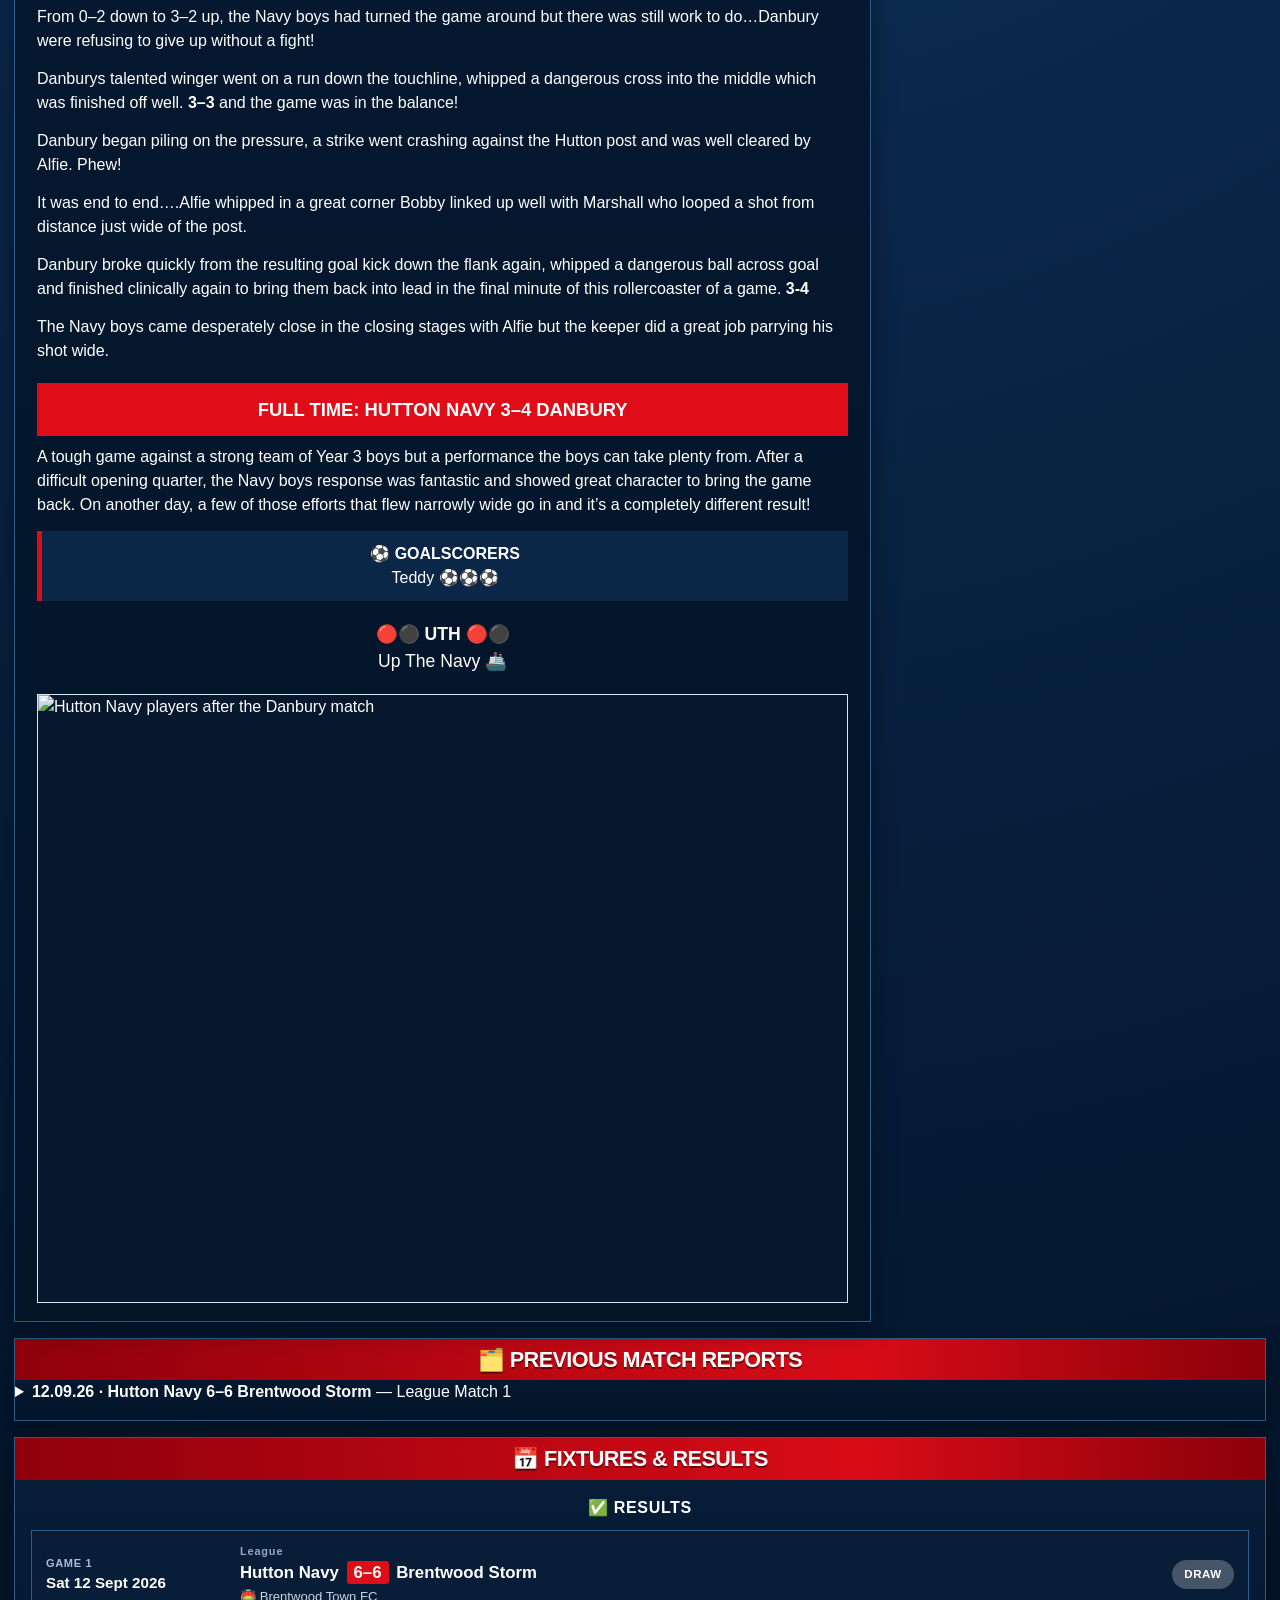
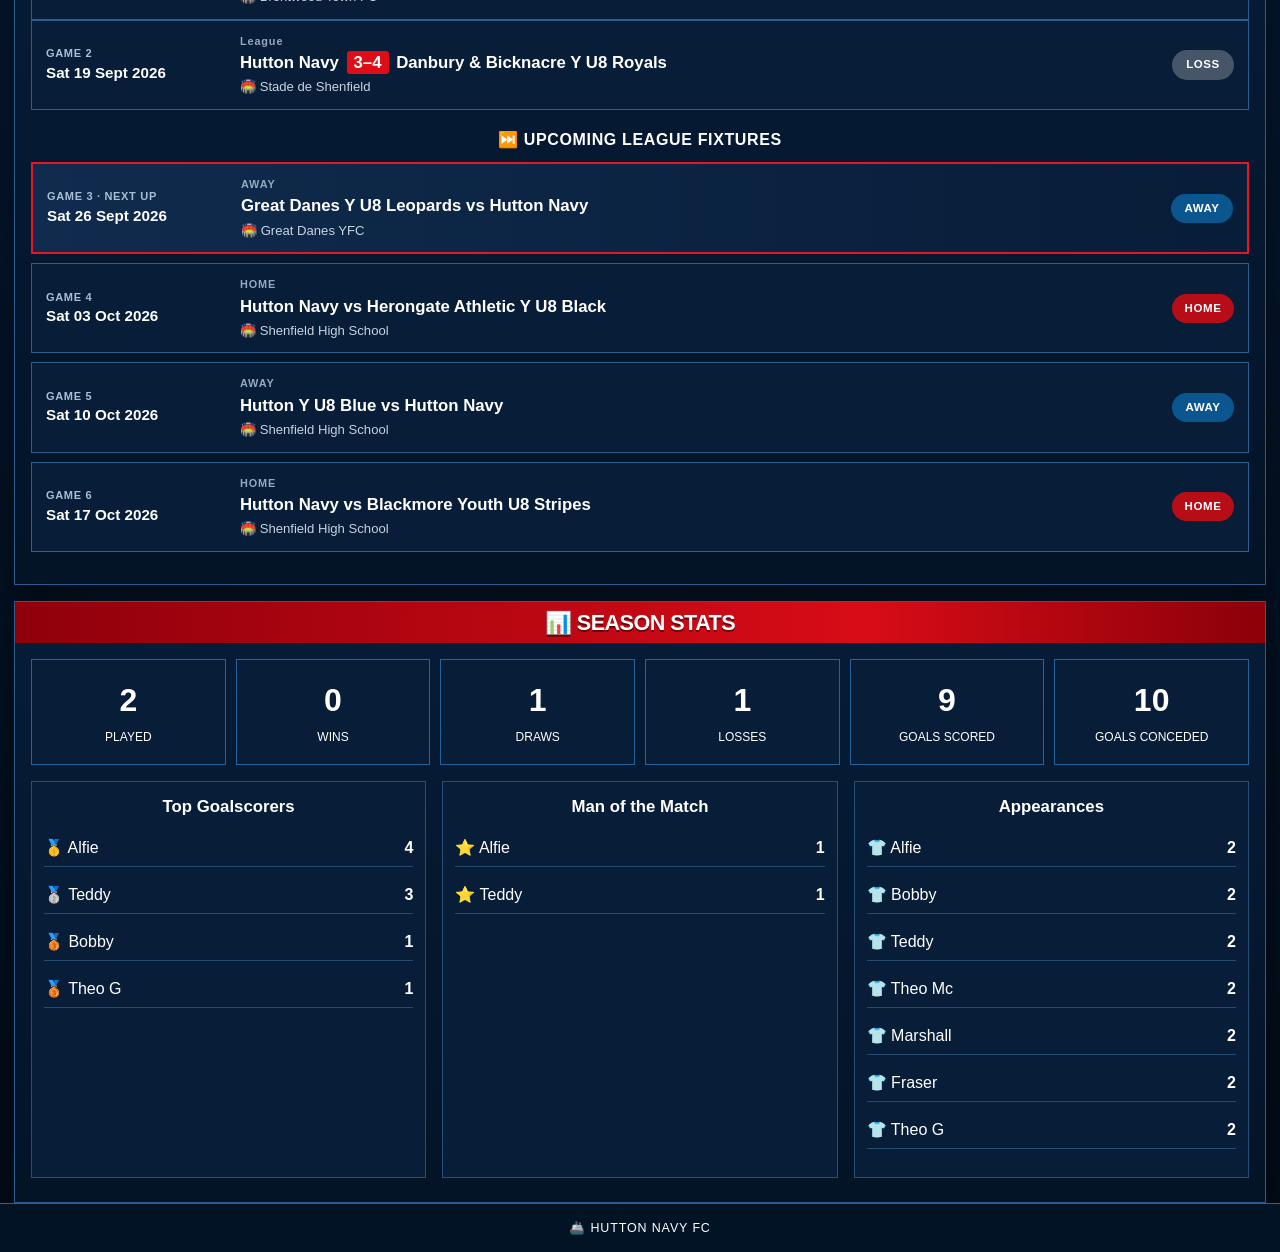
==== commit c1f966e2: "Update latest Danbury match report, archive, fixtures and season stats" ====
--- a/index.html
+++ b/index.html
@@ -32,6 +32,7 @@
 <nav class="broadcast-nav" aria-label="Main sections">
   <div class="network-badge"><span>HUTTON</span><b>SPORTS</b></div>
   <a class="active" href="#latest"><span class="nav-long">⚽ LATEST MATCH REPORT</span><span class="nav-short">⚽ Latest</span></a>
+  <a href="#previous"><span class="nav-long">🗂️ PREVIOUS MATCH REPORTS</span><span class="nav-short">🗂️ Previous</span></a>
   <a href="#fixtures"><span class="nav-long">📅 FIXTURES & RESULTS</span><span class="nav-short">📅 Fixtures</span></a>
   <a href="#stats"><span class="nav-long">📊 SEASON STATS</span><span class="nav-short">📊 Stats</span></a>
   <div class="nav-club">⚽ HUTTON NAVY FC</div>
@@ -41,18 +42,59 @@
     <section id="latest" class="main-panel">
       <div class="section-banner centered"><h2>LATEST MATCH REPORT</h2></div>
       <div class="match-details-top" aria-label="Match details">
-        <div><span>🏆</span><small>Competition</small><strong>League – Match 1</strong></div>
-        <div><span>📅</span><small>Date</small><strong>12.09.26</strong></div>
-        <div><span>🏟️</span><small>Venue</small><strong>Brentwood Town FC</strong></div>
+        <div><span>🏆</span><small>Competition</small><strong>League – Match 2</strong></div>
+        <div><span>📅</span><small>Date</small><strong>19.09.26</strong></div>
+        <div><span>🏟️</span><small>Venue</small><strong>Stade de Shenfield</strong></div>
         <div><span>☀️</span><small>Weather</small><strong>Sunny</strong></div>
       </div>
       <div class="score-row">
         <div class="home"><img class="mini-crest-img" src="hutton-crest.webp?v=20260914-3" alt=""><strong>HUTTON NAVY</strong></div>
-        <div class="score">6 - 6</div>
-        <div class="away"><strong>BRENTWOOD STORM</strong><span class="ball">⚽</span></div>
+        <div class="score">3 - 4</div>
+        <div class="away"><strong>DANBURY</strong><span class="ball">⚽</span></div>
       </div>
-      <div class="intro"><h3>What a game to start the league season!</h3><p>A beautiful sunny morning greeted the boys for their first league match of the season, with the added treat of getting to play on the sublime pitch at Brentwood Town FC.</p></div>
+      <div class="intro"><h3>What a rollercoaster at Stade de Shenfield!</h3><p>Another beautiful sunny morning for the Navy boys back on home turf at Stade de Shenfield for their second league match of the season.</p></div>
       <article class="report-copy">
+        <p>The game started with high intensity with Theo G starting between the sticks being called straight into action with a good save. It was clear from the opening minutes that Hutton were in for a game today! The first opportunity for Hutton came from a throw with Fraser finding Teddy in space - he was inches away from opening the scoring with his effort drifting narrowly wide.</p>
+        <p>Danbury responded quickly though, a scrappy goalmouth scramble eventually fell their way to make it 0–1. Quickly after a misplaced pass at the back was punished to make it 0–2.</p>
+        <p>The Navy boys weren’t quite at the races during the opening 10 mins with most of game being played in their half - Theo Mc and Fraser were battling hard against a Danbury side who had started really brightly.</p>
+        <p>Jack delivered the hairdryer treatment at the end of the first quarter and whatever was said certainly worked!</p>
+        <p>The Navy boys came back out with much more intensity. The pressing improved, tackles were now flying in.</p>
+        <p>Theo G was straight into the action after coming out of goal, he showed great hustle in midfield to win possession before getting a shot away that was well gathered by the keeper.</p>
+        <p>Alfie then won a free kick and stepped up to take it himself, firing narrowly wide. Moments later, the ball dropped to him again from the resulting goal kick. Alfie set himself and absolutely thundered an effort towards goal, only to see it fly just past the post.</p>
+        <p>A much better second quarter, but Hutton still trailed by 2 goals going into half time.</p>
+        <p>The second half began with a lovely Hutton kick off routine, Theo G to Theo Mc to Bobby showing exactly the sort of quick passing football the boys are capable of. Bobby’s resulting effort went agonisingly wide.</p>
+        <p>Now the pressure was building, Bobby’s relentless pressing caused problems for the Danbury defence and the loose ball dropped to Marshall, who fired just wide. Marshall who had made an instant impact in midfield continued to break up attacks from Danbury and was really helping Hutton play forward.</p>
+        <p>Bobby reacted quickest to a loose ball from the Danbury goal kick and hit a brilliant strike, only to be denied by an excellent save. Surely a goal was coming…!</p>
+        <p>A great tackle from Bobby in midfield won possession before he threaded a lovely ball through to Teddy. Teddy took his chance brilliantly, smashing it in off the post! <strong>1-2</strong></p>
+        <p>Navy were now looking in the mood!</p>
+        <p>Marshall curled a fantastic long range effort towards goal that looked destined for the net before the Danbury keeper somehow parried it wide.</p>
+        <p>Then Marshall was at it again…..a brilliant sliding tackle in midfield won the ball before he picked out Teddy. Teddy did the rest…back of the net and <strong>2-2…Game on!!</strong></p>
+        <p>The boys were really in it now, Bobby won an excellent duel on the wing using his strength the shrug of the Danbury player, he then linked up brilliantly with Marshall. The ball eventually found Teddy and he fired home to complete his well deserved hatrick! ⚽️ ⚽️ ⚽️</p>
+        <p>From 0–2 down to 3–2 up, the Navy boys had turned the game around but there was still work to do…Danbury were refusing to give up without a fight!</p>
+        <p>Danburys talented winger went on a run down the touchline, whipped a dangerous cross into the middle which was finished off well. <strong>3–3</strong> and the game was in the balance!</p>
+        <p>Danbury began piling on the pressure, a strike went crashing against the Hutton post and was well cleared by Alfie. Phew!</p>
+        <p>It was end to end….Alfie whipped in a great corner Bobby linked up well with Marshall who looped a shot from distance just wide of the post.</p>
+        <p>Danbury broke quickly from the resulting goal kick down the flank again, whipped a dangerous ball across goal and finished clinically again to bring them back into lead in the final minute of this rollercoaster of a game. <strong>3-4</strong></p>
+        <p>The Navy boys came desperately close in the closing stages with Alfie but the keeper did a great job parrying his shot wide.</p>
+        <div class="full-time">FULL TIME: HUTTON NAVY 3–4 DANBURY</div>
+        <p>A tough game against a strong team of Year 3 boys but a performance the boys can take plenty from. After a difficult opening quarter, the Navy boys response was fantastic and showed great character to bring the game back. On another day, a few of those efforts that flew narrowly wide go in and it’s a completely different result!</p>
+        <div class="closing"><strong>⚽️ GOALSCORERS</strong><br>Teddy ⚽️⚽️⚽️</div>
+        <div class="uth"><strong>🔴⚫️ UTH 🔴⚫️</strong><br>Up The Navy 🚢</div>
+        <figure class="match-photo-wrap"><img class="team-photo" src="danbury-2026-09-19.jpg?v=20260919" width="1000" height="750" alt="Hutton Navy players after the Danbury match"></figure>
+      </article>
+    </section>
+    <aside class="sidebar">
+      <div class="side-card motm"><h3>⭐ MAN OF THE MATCH</h3><div class="motm-body"><div class="shirt">⚽</div><div><strong>Teddy</strong><p>A superb hatrick to drag Navy back into the game - clinical when his chances arrived and a constant threat going forward ⚽️⚽️⚽️</p></div></div></div>
+      <div class="side-card"><h3>👥 THE SQUAD</h3><div class="squad"><span>👕 Bobby</span><span>👕 Alfie</span><span>👕 Teddy</span><span>👕 Theo Mc</span><span>👕 Marshall</span><span>👕 Fraser</span><span>👕 Theo G</span></div><div class="navy-together">#NAVY TOGETHER</div></div>
+    </aside>
+  </div>
+
+  <section id="previous" class="lower-panel">
+    <div class="section-banner simple centered"><h2>🗂️ PREVIOUS MATCH REPORTS</h2></div>
+    <details class="previous-report">
+      <summary><strong>12.09.26 · Hutton Navy 6–6 Brentwood Storm</strong> — League Match 1</summary>
+      <article class="report-copy">
+        <p>A beautiful sunny morning greeted the boys for their first league match of the season, with the added treat of getting to play on the sublime pitch at Brentwood Town FC.</p>
         <p>The game certainly started with a bang. Straight from kick-off Brentwood showed Hutton they were in for a proper contest, breaking forward and scoring with virtually the first move of the game to make it 1–0.</p>
         <p>The Navy boys didn’t panic though. They regrouped immediately and started moving the ball around really nicely on the pristine pitch. Bobby set the tone with a great tackle out wide before pinging a ball across to Teddy, whose effort was brilliantly kept out by the Brentwood keeper.</p>
         <p>Theo Mc was next to win the ball back with a strong challenge, sending Bobby away with a long pass. Bobby drove at the defence and let fly from distance, narrowly missing the target.</p>
@@ -69,65 +111,31 @@
         <p>Brentwood kept pushing and pulled one back to make it 6–5 bringing this cracking game to a tense final few minutes…</p>
         <p>The boys dug deep and didn’t stop pushing to extend the lead but a goal mouth scramble following a Brentwood corner 2 mins from time led to Brentwood finding an equaliser. <strong>6–6.</strong></p>
         <p>Teddy came agonisingly close in the dying seconds to winning it and getting the goal he so well deserved but was denied by a superb save from the Brentwood keeper.</p>
-        <p>The full time whistle brought an end to a brilliant opening league game. A strong team performance and a lot of resilience shown to keep responding, the boys were very unlucky not to win this closely contested game but lots of positives to build on!</p>
         <div class="full-time">FULL TIME: Hutton Navy 6–6 Brentwood Storm</div>
         <div class="closing"><strong>⚽️ GOALSCORERS</strong><br>Alfie ⚽️⚽️⚽️⚽️ · Bobby ⚽️ · Theo G ⚽️</div>
-        <div class="uth"><strong>🔴⚫️ UTH 🔴⚫️</strong><br>Up The Navy 🚢</div>
-        <figure class="match-photo-wrap"><img id="team-photo-hq" class="team-photo" src="team-photo.jpg?v=20260914-5" width="1000" height="750" alt="Hutton Navy players after the Brentwood Storm match"></figure>
+        <div class="closing"><strong>⭐ MAN OF THE MATCH</strong><br>Alfie</div>
+        <figure class="match-photo-wrap"><img class="team-photo" src="team-photo.jpg?v=20260914-5" width="1000" height="750" alt="Hutton Navy players after the Brentwood Storm match"></figure>
       </article>
-    </section>
-    <aside class="sidebar">
-      <div class="side-card motm"><h3>⭐ MAN OF THE MATCH</h3><div class="motm-body"><div class="shirt">10</div><div><strong>Alfie</strong><p>Four goals and two massive saves in goal — a brilliant all-round performance.</p></div></div></div>
-      <div class="side-card"><h3>👥 THE SQUAD</h3><div class="squad"><span>👕 Bobby</span><span>👕 Alfie</span><span>👕 Teddy</span><span>👕 Theo Mc</span><span>👕 Marshall</span><span>👕 Fraser</span><span>👕 Theo G</span></div><div class="navy-together">#NAVY TOGETHER</div></div>
-    </aside>
-  </div>
+    </details>
+  </section>
 
   <section id="fixtures" class="lower-panel fixtures-panel">
     <div class="section-banner simple centered"><h2>📅 FIXTURES & RESULTS</h2></div>
     <div class="fixtures-wrap">
-      <div class="fixture-group">
-        <h3>✅ RESULT</h3>
-        <div class="fixture-card result-card">
-          <div class="fixture-date"><span>GAME 1</span><strong>Sat 12 Sept 2026</strong></div>
-          <div class="fixture-main"><small>League</small><strong>Hutton Navy <em>6–6</em> Brentwood Storm</strong><span>🏟️ Brentwood Town FC</span></div>
-          <div class="fixture-status">DRAW</div>
-        </div>
+      <div class="fixture-group"><h3>✅ RESULTS</h3>
+        <div class="fixture-card result-card"><div class="fixture-date"><span>GAME 1</span><strong>Sat 12 Sept 2026</strong></div><div class="fixture-main"><small>League</small><strong>Hutton Navy <em>6–6</em> Brentwood Storm</strong><span>🏟️ Brentwood Town FC</span></div><div class="fixture-status">DRAW</div></div>
+        <div class="fixture-card result-card"><div class="fixture-date"><span>GAME 2</span><strong>Sat 19 Sept 2026</strong></div><div class="fixture-main"><small>League</small><strong>Hutton Navy <em>3–4</em> Danbury &amp; Bicknacre Y U8 Royals</strong><span>🏟️ Stade de Shenfield</span></div><div class="fixture-status">LOSS</div></div>
       </div>
-
-      <div class="fixture-group">
-        <h3>⏭️ UPCOMING LEAGUE FIXTURES</h3>
-        <div class="fixture-list">
-          <div class="fixture-card next-fixture">
-            <div class="fixture-date"><span>GAME 2 · NEXT UP</span><strong>Sat 19 Sept 2026</strong></div>
-            <div class="fixture-main"><small>HOME</small><strong>Hutton Navy vs Danbury &amp; Bicknacre Y U8 Royals</strong><span>🏟️ Shenfield High School</span></div>
-            <div class="fixture-status home-badge">HOME</div>
-          </div>
-          <div class="fixture-card">
-            <div class="fixture-date"><span>GAME 3</span><strong>Sat 26 Sept 2026</strong></div>
-            <div class="fixture-main"><small>AWAY</small><strong>Great Danes Y U8 Leopards vs Hutton Navy</strong><span>🏟️ Great Danes YFC</span></div>
-            <div class="fixture-status away-badge">AWAY</div>
-          </div>
-          <div class="fixture-card">
-            <div class="fixture-date"><span>GAME 4</span><strong>Sat 03 Oct 2026</strong></div>
-            <div class="fixture-main"><small>HOME</small><strong>Hutton Navy vs Herongate Athletic Y U8 Black</strong><span>🏟️ Shenfield High School</span></div>
-            <div class="fixture-status home-badge">HOME</div>
-          </div>
-          <div class="fixture-card">
-            <div class="fixture-date"><span>GAME 5</span><strong>Sat 10 Oct 2026</strong></div>
-            <div class="fixture-main"><small>AWAY</small><strong>Hutton Y U8 Blue vs Hutton Navy</strong><span>🏟️ Shenfield High School</span></div>
-            <div class="fixture-status away-badge">AWAY</div>
-          </div>
-          <div class="fixture-card">
-            <div class="fixture-date"><span>GAME 6</span><strong>Sat 17 Oct 2026</strong></div>
-            <div class="fixture-main"><small>HOME</small><strong>Hutton Navy vs Blackmore Youth U8 Stripes</strong><span>🏟️ Shenfield High School</span></div>
-            <div class="fixture-status home-badge">HOME</div>
-          </div>
-        </div>
-      </div>
+      <div class="fixture-group"><h3>⏭️ UPCOMING LEAGUE FIXTURES</h3><div class="fixture-list">
+        <div class="fixture-card next-fixture"><div class="fixture-date"><span>GAME 3 · NEXT UP</span><strong>Sat 26 Sept 2026</strong></div><div class="fixture-main"><small>AWAY</small><strong>Great Danes Y U8 Leopards vs Hutton Navy</strong><span>🏟️ Great Danes YFC</span></div><div class="fixture-status away-badge">AWAY</div></div>
+        <div class="fixture-card"><div class="fixture-date"><span>GAME 4</span><strong>Sat 03 Oct 2026</strong></div><div class="fixture-main"><small>HOME</small><strong>Hutton Navy vs Herongate Athletic Y U8 Black</strong><span>🏟️ Shenfield High School</span></div><div class="fixture-status home-badge">HOME</div></div>
+        <div class="fixture-card"><div class="fixture-date"><span>GAME 5</span><strong>Sat 10 Oct 2026</strong></div><div class="fixture-main"><small>AWAY</small><strong>Hutton Y U8 Blue vs Hutton Navy</strong><span>🏟️ Shenfield High School</span></div><div class="fixture-status away-badge">AWAY</div></div>
+        <div class="fixture-card"><div class="fixture-date"><span>GAME 6</span><strong>Sat 17 Oct 2026</strong></div><div class="fixture-main"><small>HOME</small><strong>Hutton Navy vs Blackmore Youth U8 Stripes</strong><span>🏟️ Shenfield High School</span></div><div class="fixture-status home-badge">HOME</div></div>
+      </div></div>
     </div>
   </section>
 
-  <section id="stats" class="lower-panel"><div class="section-banner simple centered"><h2>📊 SEASON STATS</h2></div><div class="season-grid"><div class="big-stat"><b>1</b><span>Played</span></div><div class="big-stat"><b>0</b><span>Wins</span></div><div class="big-stat"><b>1</b><span>Draws</span></div><div class="big-stat"><b>0</b><span>Losses</span></div><div class="big-stat"><b>6</b><span>Goals Scored</span></div><div class="big-stat"><b>6</b><span>Goals Conceded</span></div></div><div class="tables stats-tables"><div><h3>Top Goalscorers</h3><p>🥇 Alfie <b>4</b></p><p>🥈 Bobby <b>1</b></p><p>🥈 Theo G <b>1</b></p></div><div><h3>Man of the Match</h3><p>⭐ Alfie <b>1</b></p></div><div><h3>Appearances</h3><p>👕 Alfie <b>1</b></p><p>👕 Bobby <b>1</b></p><p>👕 Teddy <b>1</b></p><p>👕 Theo Mc <b>1</b></p><p>👕 Marshall <b>1</b></p><p>👕 Fraser <b>1</b></p><p>👕 Theo G <b>1</b></p></div></div></section>
+  <section id="stats" class="lower-panel"><div class="section-banner simple centered"><h2>📊 SEASON STATS</h2></div><div class="season-grid"><div class="big-stat"><b>2</b><span>Played</span></div><div class="big-stat"><b>0</b><span>Wins</span></div><div class="big-stat"><b>1</b><span>Draws</span></div><div class="big-stat"><b>1</b><span>Losses</span></div><div class="big-stat"><b>9</b><span>Goals Scored</span></div><div class="big-stat"><b>10</b><span>Goals Conceded</span></div></div><div class="tables stats-tables"><div><h3>Top Goalscorers</h3><p>🥇 Alfie <b>4</b></p><p>🥈 Teddy <b>3</b></p><p>🥉 Bobby <b>1</b></p><p>🥉 Theo G <b>1</b></p></div><div><h3>Man of the Match</h3><p>⭐ Alfie <b>1</b></p><p>⭐ Teddy <b>1</b></p></div><div><h3>Appearances</h3><p>👕 Alfie <b>2</b></p><p>👕 Bobby <b>2</b></p><p>👕 Teddy <b>2</b></p><p>👕 Theo Mc <b>2</b></p><p>👕 Marshall <b>2</b></p><p>👕 Fraser <b>2</b></p><p>👕 Theo G <b>2</b></p></div></div></section>
 </main>
 <footer><span>🚢 HUTTON NAVY FC</span></footer>
 </body>
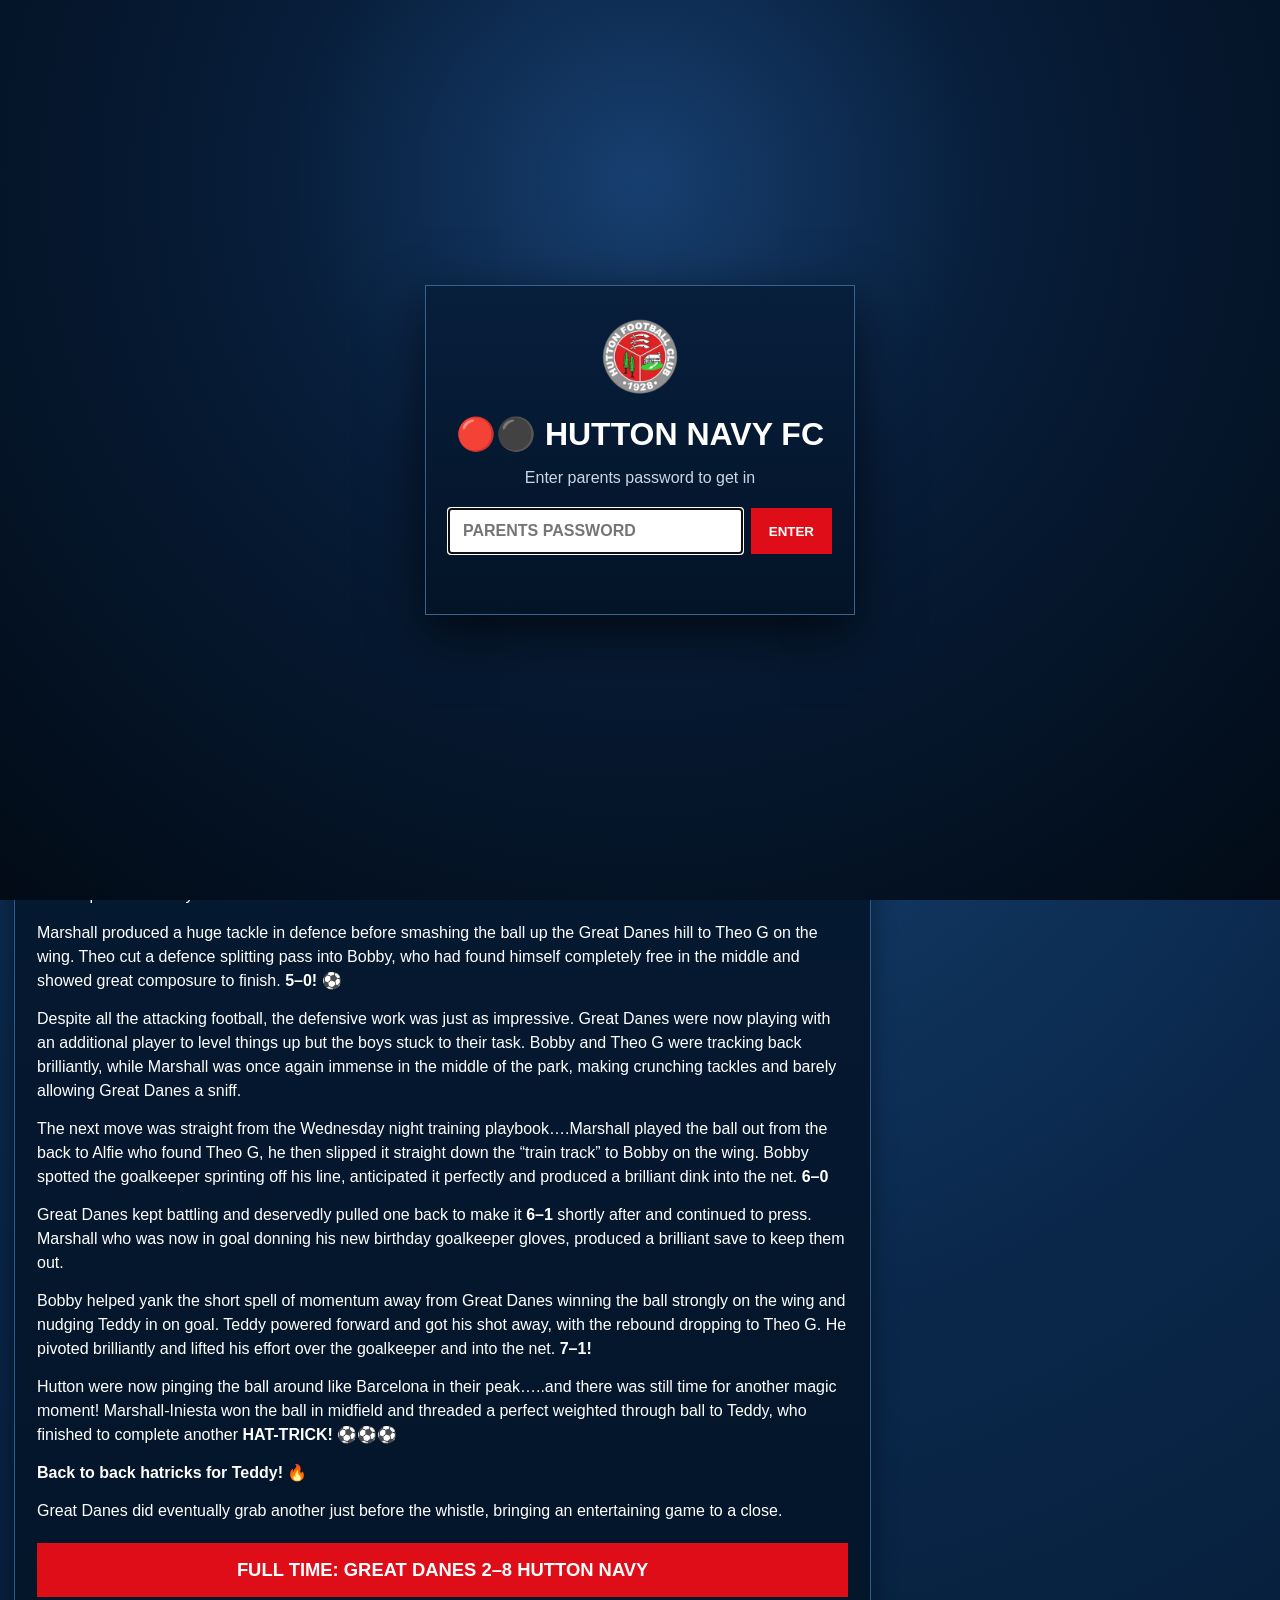
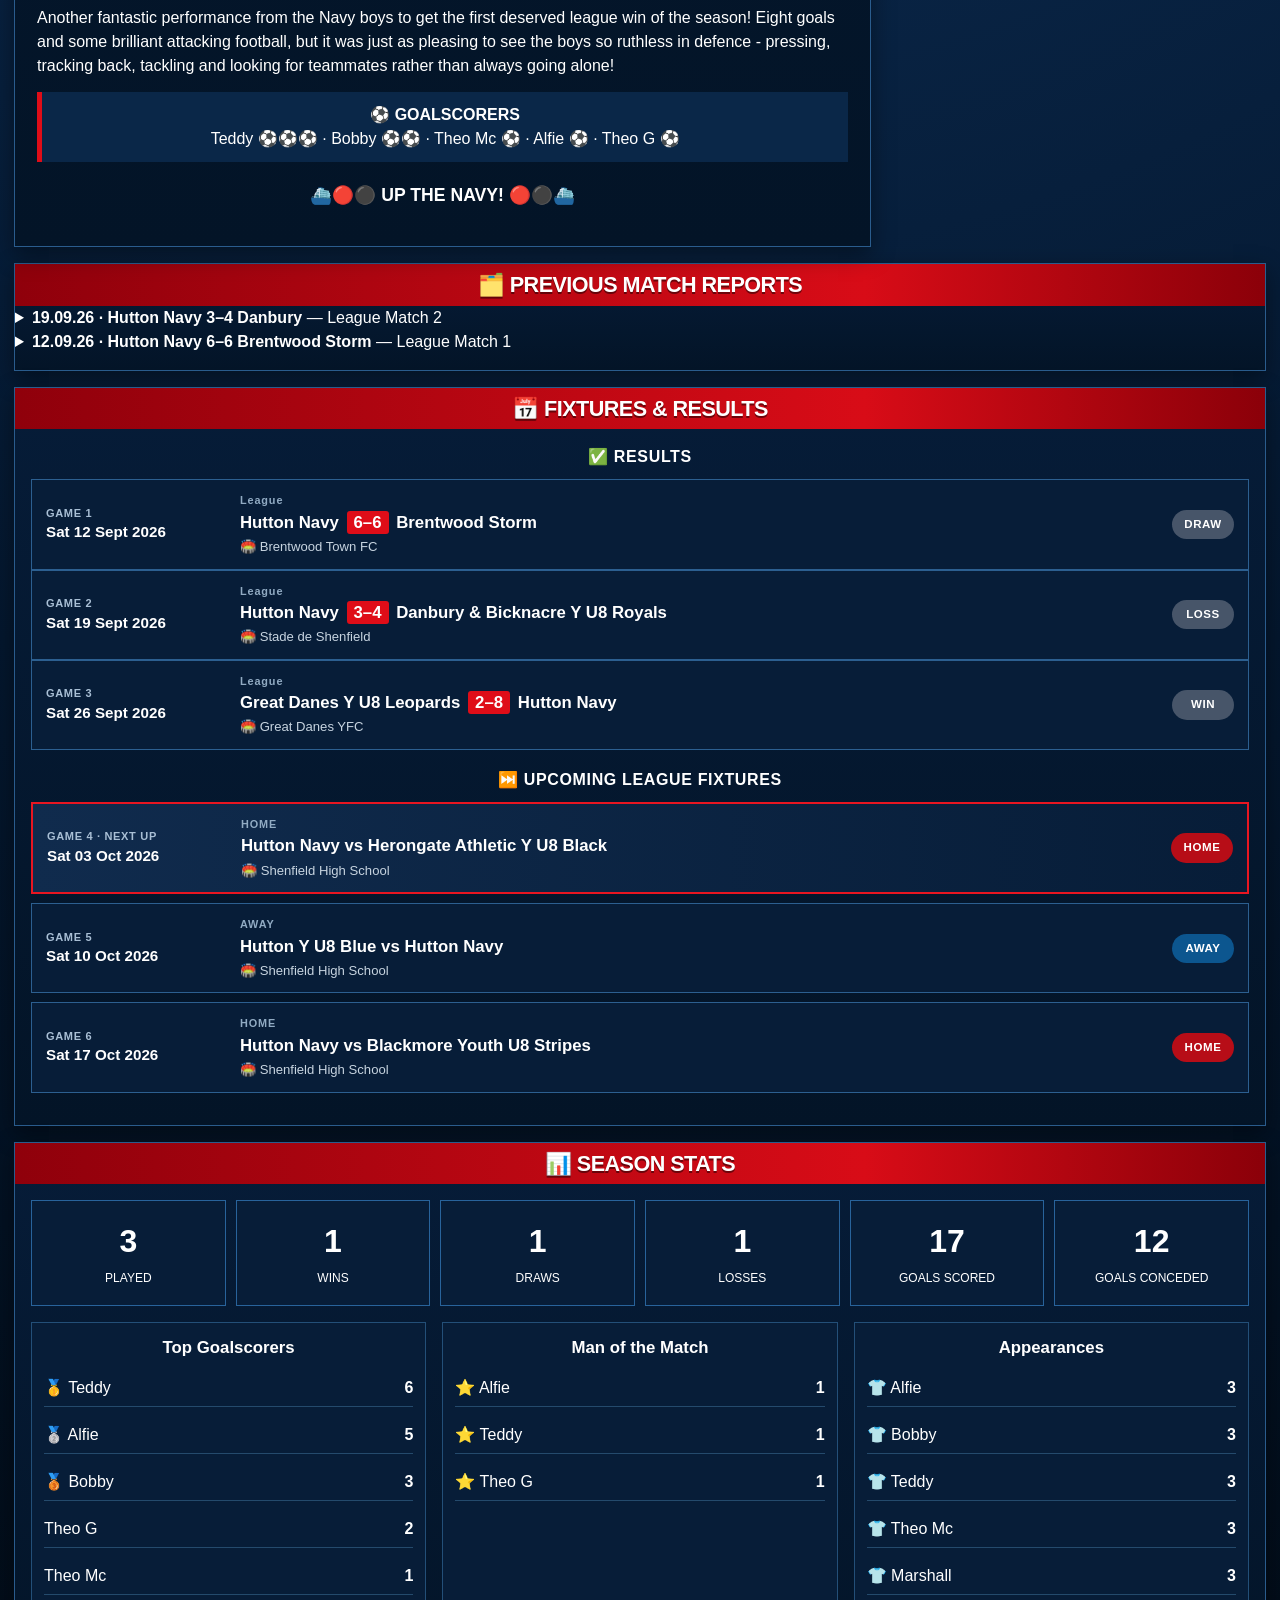
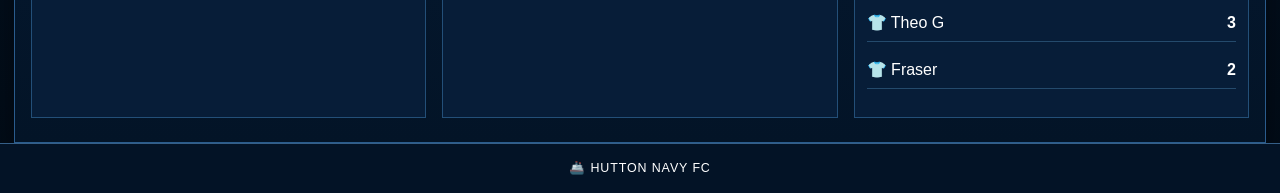
==== commit 4f3bf6c6: "Update Great Danes match report and season stats" ====
--- a/index.html
+++ b/index.html
@@ -42,17 +42,47 @@
     <section id="latest" class="main-panel">
       <div class="section-banner centered"><h2>LATEST MATCH REPORT</h2></div>
       <div class="match-details-top" aria-label="Match details">
-        <div><span>🏆</span><small>Competition</small><strong>League – Match 2</strong></div>
-        <div><span>📅</span><small>Date</small><strong>19.09.26</strong></div>
-        <div><span>🏟️</span><small>Venue</small><strong>Stade de Shenfield</strong></div>
-        <div><span>☀️</span><small>Weather</small><strong>Sunny</strong></div>
+        <div><span>🏆</span><small>Competition</small><strong>League – Match 3</strong></div>
+        <div><span>📅</span><small>Date</small><strong>26.09.26</strong></div>
+        <div><span>🏟️</span><small>Venue</small><strong>Away</strong></div>
+        <div><span>⛰️</span><small>Pitch</small><strong>Great Danes</strong></div>
       </div>
       <div class="score-row">
-        <div class="home"><img class="mini-crest-img" src="hutton-crest.webp?v=20260914-3" alt=""><strong>HUTTON NAVY</strong></div>
-        <div class="score">3 - 4</div>
-        <div class="away"><strong>DANBURY</strong><span class="ball">⚽</span></div>
+        <div class="home"><span class="ball">⚽</span><strong>GREAT DANES</strong></div>
+        <div class="score">2 - 8</div>
+        <div class="away"><strong>HUTTON NAVY</strong><img class="mini-crest-img" src="hutton-crest.webp?v=20260914-3" alt=""></div>
       </div>
-      <div class="intro"><h3>What a rollercoaster at Stade de Shenfield!</h3><p>Another beautiful sunny morning for the Navy boys back on home turf at Stade de Shenfield for their second league match of the season.</p></div>
+      <div class="intro"><h3>First league win of the season!</h3><p>Another Saturday morning and another league outing for the Navy boys, this time away at Great Danes with the sloping pitch adding an extra dynamic!</p></div>
+      <article class="report-copy">
+        <p>Hutton started brightly and Alfie had the first real opportunity, unleashing a brilliant long-range strike that was well saved by the Great Danes keeper.</p>
+        <p>It wasn’t long before the Navy made the breakthrough. Theo Mc won an important tackle before finding Alfie, whose lovely through ball released Teddy. Teddy made no mistake, producing a great strike starting where he left off last week to put Navy <strong>1-0 up.</strong></p>
+        <p>Shortly after some great play down the left wing Bobby won a corner. Theo Mc’s initial delivery came back out to him and he smashed the ball home with his left foot <strong>2–0 Hutton</strong> with only a few minutes played!</p>
+        <p>The boys continued to play well using the Great Danes slope to their advantage, pinning the home side back and playing almost all of the first quarter in their half. That constant pressure led to a Great Danes goal kick falling to Teddy who picked up the ball, drove forward and finished confidently for his second of the game. <strong>3–0.</strong></p>
+        <p>Bobby who was not only making his mark in attack but also in defence chased back and a brilliant skill to bring down a looping ball under control before finding Alfie. Alfie shrugged off the strong defender to create a 1v1 with the keeper and calmly slotted home to make it <strong>4–0.</strong></p>
+        <p>Marshall produced a huge tackle in defence before smashing the ball up the Great Danes hill to Theo G on the wing. Theo cut a defence splitting pass into Bobby, who had found himself completely free in the middle and showed great composure to finish. <strong>5–0!</strong> ⚽️</p>
+        <p>Despite all the attacking football, the defensive work was just as impressive. Great Danes were now playing with an additional player to level things up but the boys stuck to their task. Bobby and Theo G were tracking back brilliantly, while Marshall was once again immense in the middle of the park, making crunching tackles and barely allowing Great Danes a sniff.</p>
+        <p>The next move was straight from the Wednesday night training playbook….Marshall played the ball out from the back to Alfie who found Theo G, he then slipped it straight down the “train track” to Bobby on the wing. Bobby spotted the goalkeeper sprinting off his line, anticipated it perfectly and produced a brilliant dink into the net. <strong>6–0</strong></p>
+        <p>Great Danes kept battling and deservedly pulled one back to make it <strong>6–1</strong> shortly after and continued to press. Marshall who was now in goal donning his new birthday goalkeeper gloves, produced a brilliant save to keep them out.</p>
+        <p>Bobby helped yank the short spell of momentum away from Great Danes winning the ball strongly on the wing and nudging Teddy in on goal. Teddy powered forward and got his shot away, with the rebound dropping to Theo G. He pivoted brilliantly and lifted his effort over the goalkeeper and into the net. <strong>7–1!</strong></p>
+        <p>Hutton were now pinging the ball around like Barcelona in their peak…..and there was still time for another magic moment! Marshall-Iniesta won the ball in midfield and threaded a perfect weighted through ball to Teddy, who finished to complete another <strong>HAT-TRICK!</strong> ⚽️⚽️⚽️</p>
+        <p><strong>Back to back hatricks for Teddy! 🔥</strong></p>
+        <p>Great Danes did eventually grab another just before the whistle, bringing an entertaining game to a close.</p>
+        <div class="full-time">FULL TIME: GREAT DANES 2–8 HUTTON NAVY</div>
+        <p>Another fantastic performance from the Navy boys to get the first deserved league win of the season! Eight goals and some brilliant attacking football, but it was just as pleasing to see the boys so ruthless in defence - pressing, tracking back, tackling and looking for teammates rather than always going alone!</p>
+        <div class="closing"><strong>⚽️ GOALSCORERS</strong><br>Teddy ⚽️⚽️⚽️ · Bobby ⚽️⚽️ · Theo Mc ⚽️ · Alfie ⚽️ · Theo G ⚽️</div>
+        <div class="uth"><strong>⛴️🔴⚫️ UP THE NAVY! 🔴⚫️⛴️</strong></div>
+      </article>
+    </section>
+    <aside class="sidebar">
+      <div class="side-card motm"><h3>⭐ MAN OF THE MATCH</h3><div class="motm-body"><div class="shirt">⚽</div><div><strong>Theo G</strong><p>A smashing all-round performance from Theo G who worked tirelessly up and down the pitch, capping it off with a brilliantly taken goal!</p></div></div></div>
+      <div class="side-card"><h3>👥 THE SQUAD</h3><div class="squad"><span>👕 Marshall</span><span>👕 Theo G</span><span>👕 Alfie</span><span>👕 Teddy</span><span>👕 Bobby</span><span>👕 Theo Mc</span></div><div class="navy-together">#NAVY TOGETHER</div></div>
+    </aside>
+  </div>
+
+  <section id="previous" class="lower-panel">
+    <div class="section-banner simple centered"><h2>🗂️ PREVIOUS MATCH REPORTS</h2></div>
+    <details class="previous-report">
+      <summary><strong>19.09.26 · Hutton Navy 3–4 Danbury</strong> — League Match 2</summary>
       <article class="report-copy">
         <p>The game started with high intensity with Theo G starting between the sticks being called straight into action with a good save. It was clear from the opening minutes that Hutton were in for a game today! The first opportunity for Hutton came from a throw with Fraser finding Teddy in space - he was inches away from opening the scoring with his effort drifting narrowly wide.</p>
         <p>Danbury responded quickly though, a scrappy goalmouth scramble eventually fell their way to make it 0–1. Quickly after a misplaced pass at the back was punished to make it 0–2.</p>
@@ -82,15 +112,7 @@
         <div class="uth"><strong>🔴⚫️ UTH 🔴⚫️</strong><br>Up The Navy 🚢</div>
         <figure class="match-photo-wrap"><img class="team-photo" src="danbury-2026-09-19.jpg?v=20260919" width="1000" height="750" alt="Hutton Navy players after the Danbury match"></figure>
       </article>
-    </section>
-    <aside class="sidebar">
-      <div class="side-card motm"><h3>⭐ MAN OF THE MATCH</h3><div class="motm-body"><div class="shirt">⚽</div><div><strong>Teddy</strong><p>A superb hatrick to drag Navy back into the game - clinical when his chances arrived and a constant threat going forward ⚽️⚽️⚽️</p></div></div></div>
-      <div class="side-card"><h3>👥 THE SQUAD</h3><div class="squad"><span>👕 Bobby</span><span>👕 Alfie</span><span>👕 Teddy</span><span>👕 Theo Mc</span><span>👕 Marshall</span><span>👕 Fraser</span><span>👕 Theo G</span></div><div class="navy-together">#NAVY TOGETHER</div></div>
-    </aside>
-  </div>
-
-  <section id="previous" class="lower-panel">
-    <div class="section-banner simple centered"><h2>🗂️ PREVIOUS MATCH REPORTS</h2></div>
+    </details>
     <details class="previous-report">
       <summary><strong>12.09.26 · Hutton Navy 6–6 Brentwood Storm</strong> — League Match 1</summary>
       <article class="report-copy">
@@ -125,17 +147,17 @@
       <div class="fixture-group"><h3>✅ RESULTS</h3>
         <div class="fixture-card result-card"><div class="fixture-date"><span>GAME 1</span><strong>Sat 12 Sept 2026</strong></div><div class="fixture-main"><small>League</small><strong>Hutton Navy <em>6–6</em> Brentwood Storm</strong><span>🏟️ Brentwood Town FC</span></div><div class="fixture-status">DRAW</div></div>
         <div class="fixture-card result-card"><div class="fixture-date"><span>GAME 2</span><strong>Sat 19 Sept 2026</strong></div><div class="fixture-main"><small>League</small><strong>Hutton Navy <em>3–4</em> Danbury &amp; Bicknacre Y U8 Royals</strong><span>🏟️ Stade de Shenfield</span></div><div class="fixture-status">LOSS</div></div>
+        <div class="fixture-card result-card"><div class="fixture-date"><span>GAME 3</span><strong>Sat 26 Sept 2026</strong></div><div class="fixture-main"><small>League</small><strong>Great Danes Y U8 Leopards <em>2–8</em> Hutton Navy</strong><span>🏟️ Great Danes YFC</span></div><div class="fixture-status">WIN</div></div>
       </div>
       <div class="fixture-group"><h3>⏭️ UPCOMING LEAGUE FIXTURES</h3><div class="fixture-list">
-        <div class="fixture-card next-fixture"><div class="fixture-date"><span>GAME 3 · NEXT UP</span><strong>Sat 26 Sept 2026</strong></div><div class="fixture-main"><small>AWAY</small><strong>Great Danes Y U8 Leopards vs Hutton Navy</strong><span>🏟️ Great Danes YFC</span></div><div class="fixture-status away-badge">AWAY</div></div>
-        <div class="fixture-card"><div class="fixture-date"><span>GAME 4</span><strong>Sat 03 Oct 2026</strong></div><div class="fixture-main"><small>HOME</small><strong>Hutton Navy vs Herongate Athletic Y U8 Black</strong><span>🏟️ Shenfield High School</span></div><div class="fixture-status home-badge">HOME</div></div>
+        <div class="fixture-card next-fixture"><div class="fixture-date"><span>GAME 4 · NEXT UP</span><strong>Sat 03 Oct 2026</strong></div><div class="fixture-main"><small>HOME</small><strong>Hutton Navy vs Herongate Athletic Y U8 Black</strong><span>🏟️ Shenfield High School</span></div><div class="fixture-status home-badge">HOME</div></div>
         <div class="fixture-card"><div class="fixture-date"><span>GAME 5</span><strong>Sat 10 Oct 2026</strong></div><div class="fixture-main"><small>AWAY</small><strong>Hutton Y U8 Blue vs Hutton Navy</strong><span>🏟️ Shenfield High School</span></div><div class="fixture-status away-badge">AWAY</div></div>
         <div class="fixture-card"><div class="fixture-date"><span>GAME 6</span><strong>Sat 17 Oct 2026</strong></div><div class="fixture-main"><small>HOME</small><strong>Hutton Navy vs Blackmore Youth U8 Stripes</strong><span>🏟️ Shenfield High School</span></div><div class="fixture-status home-badge">HOME</div></div>
       </div></div>
     </div>
   </section>
 
-  <section id="stats" class="lower-panel"><div class="section-banner simple centered"><h2>📊 SEASON STATS</h2></div><div class="season-grid"><div class="big-stat"><b>2</b><span>Played</span></div><div class="big-stat"><b>0</b><span>Wins</span></div><div class="big-stat"><b>1</b><span>Draws</span></div><div class="big-stat"><b>1</b><span>Losses</span></div><div class="big-stat"><b>9</b><span>Goals Scored</span></div><div class="big-stat"><b>10</b><span>Goals Conceded</span></div></div><div class="tables stats-tables"><div><h3>Top Goalscorers</h3><p>🥇 Alfie <b>4</b></p><p>🥈 Teddy <b>3</b></p><p>🥉 Bobby <b>1</b></p><p>🥉 Theo G <b>1</b></p></div><div><h3>Man of the Match</h3><p>⭐ Alfie <b>1</b></p><p>⭐ Teddy <b>1</b></p></div><div><h3>Appearances</h3><p>👕 Alfie <b>2</b></p><p>👕 Bobby <b>2</b></p><p>👕 Teddy <b>2</b></p><p>👕 Theo Mc <b>2</b></p><p>👕 Marshall <b>2</b></p><p>👕 Fraser <b>2</b></p><p>👕 Theo G <b>2</b></p></div></div></section>
+  <section id="stats" class="lower-panel"><div class="section-banner simple centered"><h2>📊 SEASON STATS</h2></div><div class="season-grid"><div class="big-stat"><b>3</b><span>Played</span></div><div class="big-stat"><b>1</b><span>Wins</span></div><div class="big-stat"><b>1</b><span>Draws</span></div><div class="big-stat"><b>1</b><span>Losses</span></div><div class="big-stat"><b>17</b><span>Goals Scored</span></div><div class="big-stat"><b>12</b><span>Goals Conceded</span></div></div><div class="tables stats-tables"><div><h3>Top Goalscorers</h3><p>🥇 Teddy <b>6</b></p><p>🥈 Alfie <b>5</b></p><p>🥉 Bobby <b>3</b></p><p>Theo G <b>2</b></p><p>Theo Mc <b>1</b></p></div><div><h3>Man of the Match</h3><p>⭐ Alfie <b>1</b></p><p>⭐ Teddy <b>1</b></p><p>⭐ Theo G <b>1</b></p></div><div><h3>Appearances</h3><p>👕 Alfie <b>3</b></p><p>👕 Bobby <b>3</b></p><p>👕 Teddy <b>3</b></p><p>👕 Theo Mc <b>3</b></p><p>👕 Marshall <b>3</b></p><p>👕 Theo G <b>3</b></p><p>👕 Fraser <b>2</b></p></div></div></section>
 </main>
 <footer><span>🚢 HUTTON NAVY FC</span></footer>
 </body>
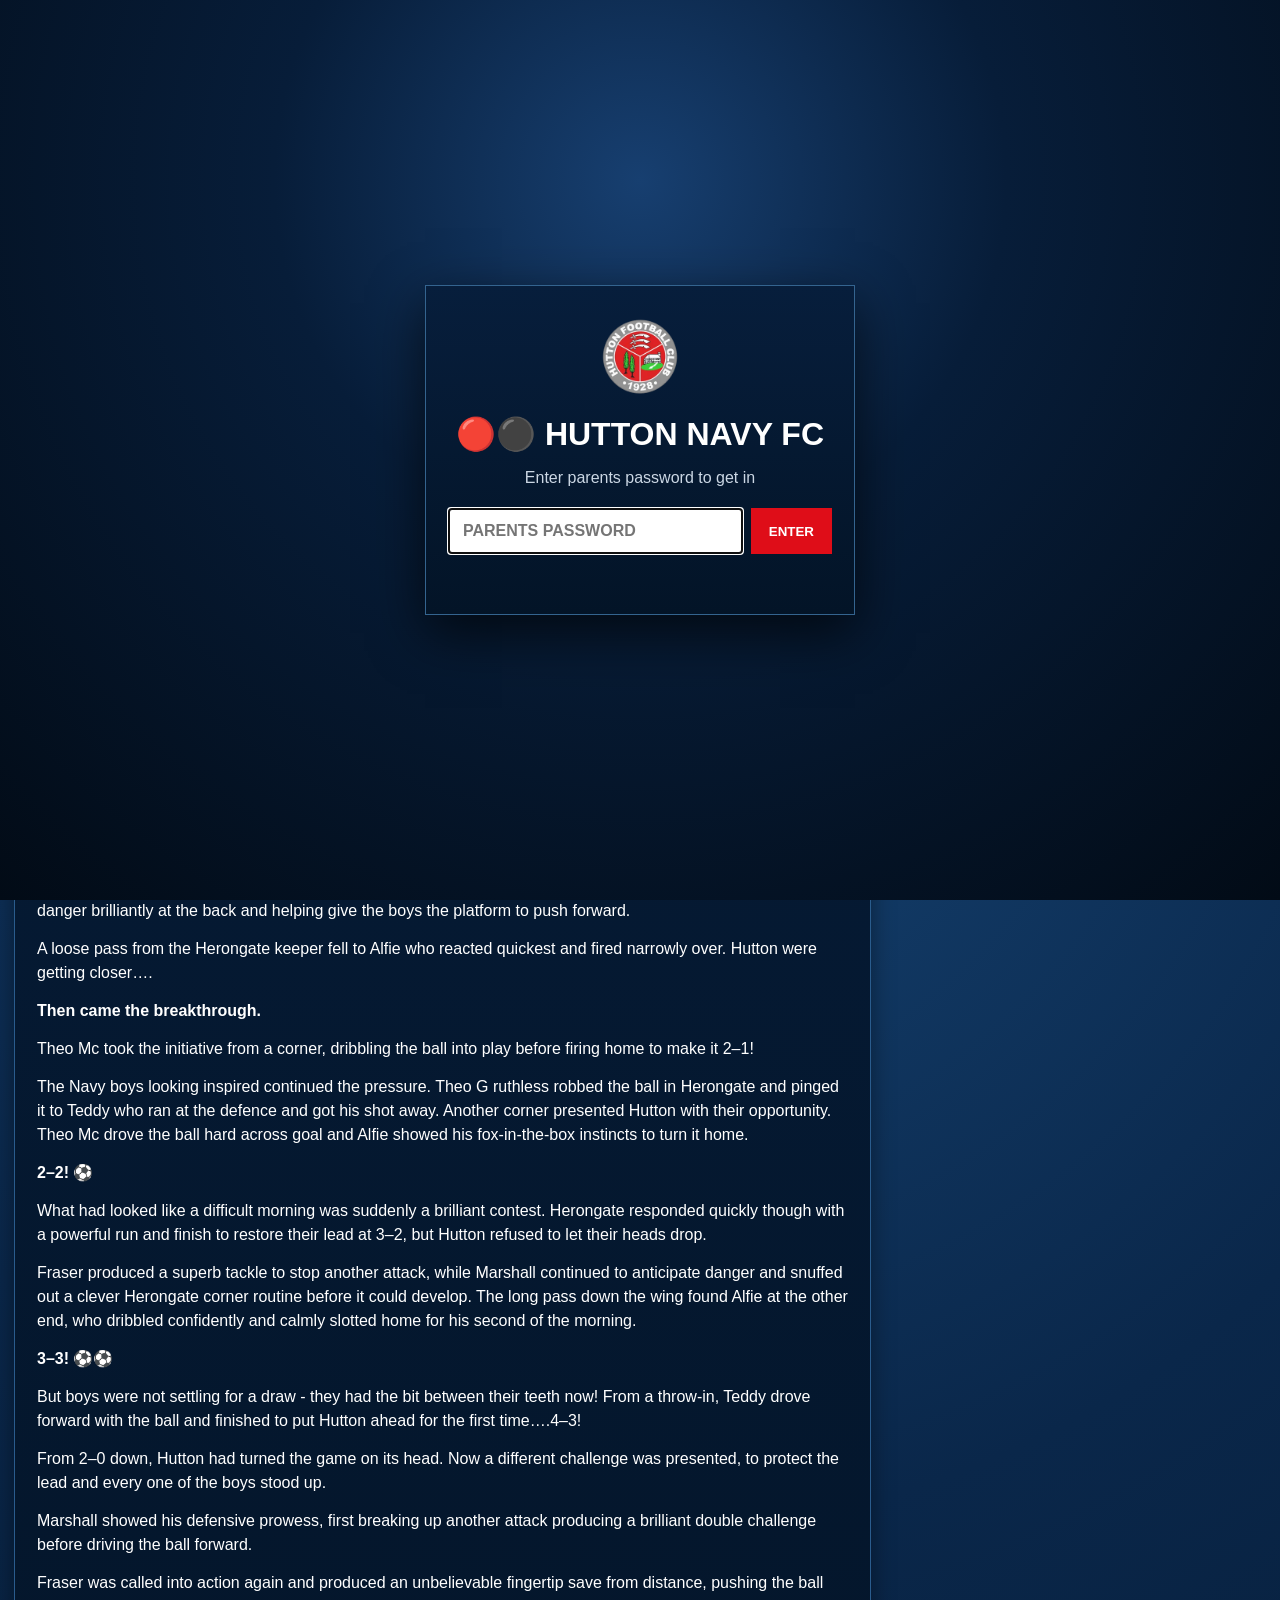
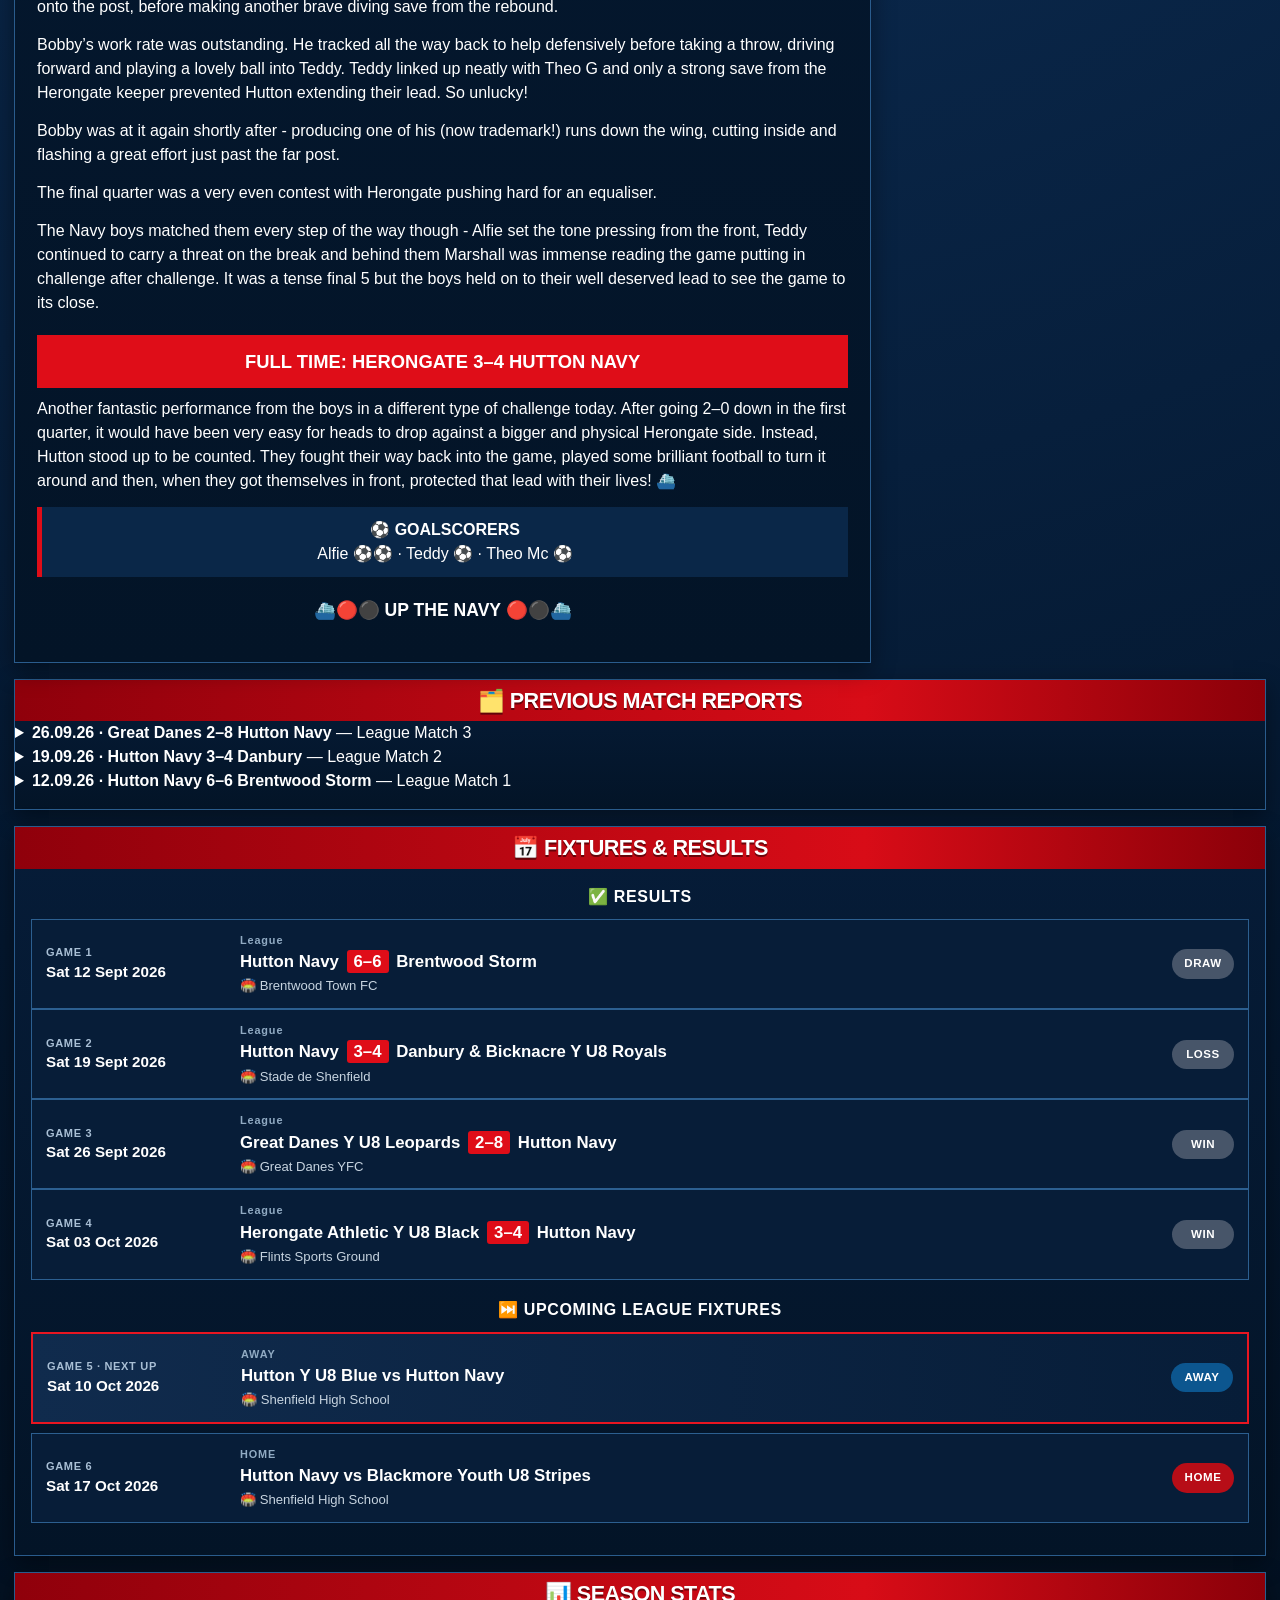
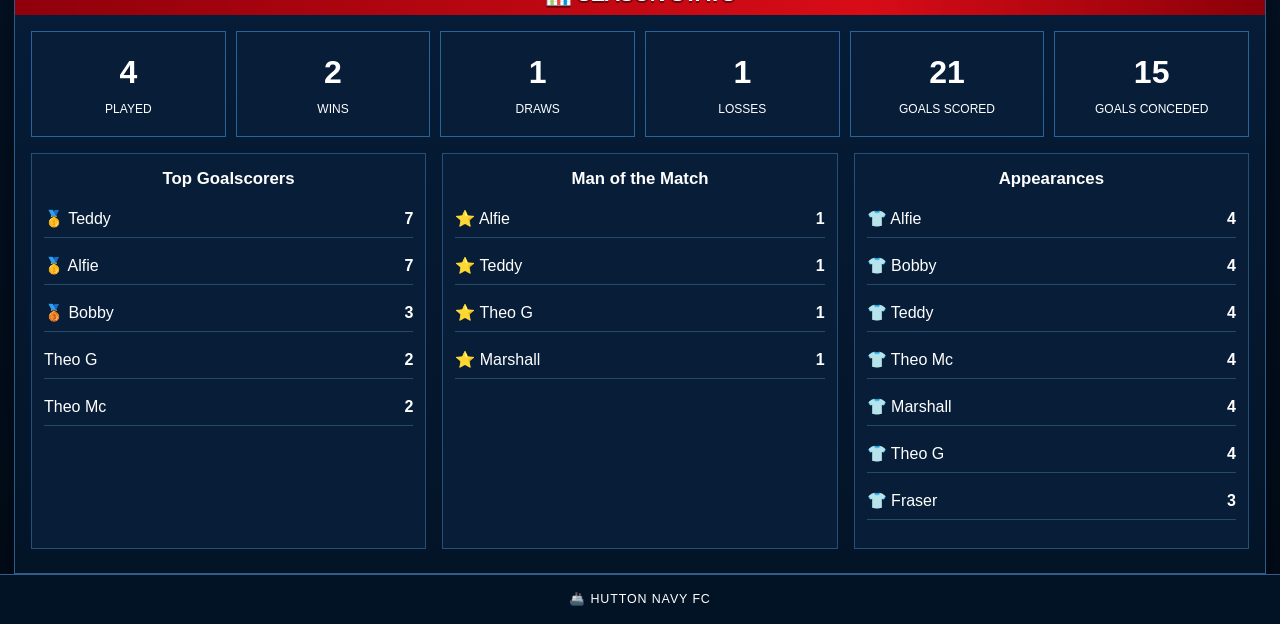
==== commit 61687804: "Add Herongate Match 4 report and update season stats" ====
--- a/index.html
+++ b/index.html
@@ -42,17 +42,56 @@
     <section id="latest" class="main-panel">
       <div class="section-banner centered"><h2>LATEST MATCH REPORT</h2></div>
       <div class="match-details-top" aria-label="Match details">
-        <div><span>🏆</span><small>Competition</small><strong>League – Match 3</strong></div>
-        <div><span>📅</span><small>Date</small><strong>26.09.26</strong></div>
-        <div><span>🏟️</span><small>Venue</small><strong>Away</strong></div>
-        <div><span>⛰️</span><small>Pitch</small><strong>Great Danes</strong></div>
+        <div><span>🏆</span><small>Competition</small><strong>League – Match 4</strong></div>
+        <div><span>📅</span><small>Date</small><strong>03.10.26</strong></div>
+        <div><span>🏟️</span><small>Venue</small><strong>Flints Sports Ground</strong></div>
+        <div><span>⚽</span><small>Opponent</small><strong>Herongate</strong></div>
       </div>
       <div class="score-row">
-        <div class="home"><span class="ball">⚽</span><strong>GREAT DANES</strong></div>
-        <div class="score">2 - 8</div>
+        <div class="home"><span class="ball">⚽</span><strong>HERONGATE</strong></div>
+        <div class="score">3 - 4</div>
         <div class="away"><strong>HUTTON NAVY</strong><img class="mini-crest-img" src="hutton-crest.webp?v=20260914-3" alt=""></div>
       </div>
-      <div class="intro"><h3>First league win of the season!</h3><p>Another Saturday morning and another league outing for the Navy boys, this time away at Great Danes with the sloping pitch adding an extra dynamic!</p></div>
+      <div class="intro"><h3>From 2–0 down to a brilliant Navy win!</h3><p>Another Saturday morning and another league outing for the Navy boys, this time at Flints Sports Ground against a strong and physical Herongate side.</p></div>
+      <article class="report-copy">
+        <p>It was an intense start on the slightly smaller pitch, with both teams trying to get the ball down and play. Theo G was straight into action finding space in midfield while Bobby worked hard down the flank, but Herongate’s size and direct running made the opening exchanges difficult for Hutton.</p>
+        <p>A long ball forward eventually opened up the Navy defence and Herongate took the lead, before a corner was converted shortly afterwards to make it 2–0.</p>
+        <p>It was looking like it was to be a tough morning.</p>
+        <p><strong>But the boys had other ideas!</strong></p>
+        <p>Teddy produced the perfect response with an unbelievable finish direct from a corner, only for VAR to rule it out as you can’t score directly from a corner. It was some strike though!</p>
+        <p>Hutton came out a completely different side after the break - Marshall and Fraser set the tone sniffing out the danger brilliantly at the back and helping give the boys the platform to push forward.</p>
+        <p>A loose pass from the Herongate keeper fell to Alfie who reacted quickest and fired narrowly over. Hutton were getting closer….</p>
+        <p><strong>Then came the breakthrough.</strong></p>
+        <p>Theo Mc took the initiative from a corner, dribbling the ball into play before firing home to make it 2–1!</p>
+        <p>The Navy boys looking inspired continued the pressure. Theo G ruthless robbed the ball in Herongate and pinged it to Teddy who ran at the defence and got his shot away. Another corner presented Hutton with their opportunity. Theo Mc drove the ball hard across goal and Alfie showed his fox-in-the-box instincts to turn it home.</p>
+        <p><strong>2–2! ⚽️</strong></p>
+        <p>What had looked like a difficult morning was suddenly a brilliant contest. Herongate responded quickly though with a powerful run and finish to restore their lead at 3–2, but Hutton refused to let their heads drop.</p>
+        <p>Fraser produced a superb tackle to stop another attack, while Marshall continued to anticipate danger and snuffed out a clever Herongate corner routine before it could develop. The long pass down the wing found Alfie at the other end, who dribbled confidently and calmly slotted home for his second of the morning.</p>
+        <p><strong>3–3! ⚽️⚽️</strong></p>
+        <p>But boys were not settling for a draw - they had the bit between their teeth now! From a throw-in, Teddy drove forward with the ball and finished to put Hutton ahead for the first time….4–3!</p>
+        <p>From 2–0 down, Hutton had turned the game on its head. Now a different challenge was presented, to protect the lead and every one of the boys stood up.</p>
+        <p>Marshall showed his defensive prowess, first breaking up another attack producing a brilliant double challenge before driving the ball forward.</p>
+        <p>Fraser was called into action again and produced an unbelievable fingertip save from distance, pushing the ball onto the post, before making another brave diving save from the rebound.</p>
+        <p>Bobby’s work rate was outstanding. He tracked all the way back to help defensively before taking a throw, driving forward and playing a lovely ball into Teddy. Teddy linked up neatly with Theo G and only a strong save from the Herongate keeper prevented Hutton extending their lead. So unlucky!</p>
+        <p>Bobby was at it again shortly after - producing one of his (now trademark!) runs down the wing, cutting inside and flashing a great effort just past the far post.</p>
+        <p>The final quarter was a very even contest with Herongate pushing hard for an equaliser.</p>
+        <p>The Navy boys matched them every step of the way though - Alfie set the tone pressing from the front, Teddy continued to carry a threat on the break and behind them Marshall was immense reading the game putting in challenge after challenge. It was a tense final 5 but the boys held on to their well deserved lead to see the game to its close.</p>
+        <div class="full-time">FULL TIME: HERONGATE 3–4 HUTTON NAVY</div>
+        <p>Another fantastic performance from the boys in a different type of challenge today. After going 2–0 down in the first quarter, it would have been very easy for heads to drop against a bigger and physical Herongate side. Instead, Hutton stood up to be counted. They fought their way back into the game, played some brilliant football to turn it around and then, when they got themselves in front, protected that lead with their lives! ⛴️</p>
+        <div class="closing"><strong>⚽️ GOALSCORERS</strong><br>Alfie ⚽️⚽️ · Teddy ⚽️ · Theo Mc ⚽️</div>
+        <div class="uth"><strong>⛴️🔴⚫️ UP THE NAVY 🔴⚫️⛴️</strong></div>
+      </article>
+    </section>
+    <aside class="sidebar">
+      <div class="side-card motm"><h3>⭐ MAN OF THE MATCH</h3><div class="motm-body"><div class="shirt">⚽</div><div><strong>Marshall</strong><p>A brilliant display of awareness, tackling and determination at the back. When Hutton needed someone to stand strong and protect the lead, Marshall was there time and time again.</p></div></div></div>
+      <div class="side-card"><h3>👥 THE SQUAD</h3><div class="squad"><span>👕 Marshall</span><span>👕 Teddy</span><span>👕 Theo G</span><span>👕 Theo Mc</span><span>👕 Alfie</span><span>👕 Bobby</span><span>👕 Fraser</span></div><div class="navy-together">#NAVY TOGETHER</div></div>
+    </aside>
+  </div>
+
+  <section id="previous" class="lower-panel">
+    <div class="section-banner simple centered"><h2>🗂️ PREVIOUS MATCH REPORTS</h2></div>
+    <details class="previous-report">
+      <summary><strong>26.09.26 · Great Danes 2–8 Hutton Navy</strong> — League Match 3</summary>
       <article class="report-copy">
         <p>Hutton started brightly and Alfie had the first real opportunity, unleashing a brilliant long-range strike that was well saved by the Great Danes keeper.</p>
         <p>It wasn’t long before the Navy made the breakthrough. Theo Mc won an important tackle before finding Alfie, whose lovely through ball released Teddy. Teddy made no mistake, producing a great strike starting where he left off last week to put Navy <strong>1-0 up.</strong></p>
@@ -72,15 +111,7 @@
         <div class="closing"><strong>⚽️ GOALSCORERS</strong><br>Teddy ⚽️⚽️⚽️ · Bobby ⚽️⚽️ · Theo Mc ⚽️ · Alfie ⚽️ · Theo G ⚽️</div>
         <div class="uth"><strong>⛴️🔴⚫️ UP THE NAVY! 🔴⚫️⛴️</strong></div>
       </article>
-    </section>
-    <aside class="sidebar">
-      <div class="side-card motm"><h3>⭐ MAN OF THE MATCH</h3><div class="motm-body"><div class="shirt">⚽</div><div><strong>Theo G</strong><p>A smashing all-round performance from Theo G who worked tirelessly up and down the pitch, capping it off with a brilliantly taken goal!</p></div></div></div>
-      <div class="side-card"><h3>👥 THE SQUAD</h3><div class="squad"><span>👕 Marshall</span><span>👕 Theo G</span><span>👕 Alfie</span><span>👕 Teddy</span><span>👕 Bobby</span><span>👕 Theo Mc</span></div><div class="navy-together">#NAVY TOGETHER</div></div>
-    </aside>
-  </div>
-
-  <section id="previous" class="lower-panel">
-    <div class="section-banner simple centered"><h2>🗂️ PREVIOUS MATCH REPORTS</h2></div>
+    </details>
     <details class="previous-report">
       <summary><strong>19.09.26 · Hutton Navy 3–4 Danbury</strong> — League Match 2</summary>
       <article class="report-copy">
@@ -148,16 +179,16 @@
         <div class="fixture-card result-card"><div class="fixture-date"><span>GAME 1</span><strong>Sat 12 Sept 2026</strong></div><div class="fixture-main"><small>League</small><strong>Hutton Navy <em>6–6</em> Brentwood Storm</strong><span>🏟️ Brentwood Town FC</span></div><div class="fixture-status">DRAW</div></div>
         <div class="fixture-card result-card"><div class="fixture-date"><span>GAME 2</span><strong>Sat 19 Sept 2026</strong></div><div class="fixture-main"><small>League</small><strong>Hutton Navy <em>3–4</em> Danbury &amp; Bicknacre Y U8 Royals</strong><span>🏟️ Stade de Shenfield</span></div><div class="fixture-status">LOSS</div></div>
         <div class="fixture-card result-card"><div class="fixture-date"><span>GAME 3</span><strong>Sat 26 Sept 2026</strong></div><div class="fixture-main"><small>League</small><strong>Great Danes Y U8 Leopards <em>2–8</em> Hutton Navy</strong><span>🏟️ Great Danes YFC</span></div><div class="fixture-status">WIN</div></div>
+        <div class="fixture-card result-card"><div class="fixture-date"><span>GAME 4</span><strong>Sat 03 Oct 2026</strong></div><div class="fixture-main"><small>League</small><strong>Herongate Athletic Y U8 Black <em>3–4</em> Hutton Navy</strong><span>🏟️ Flints Sports Ground</span></div><div class="fixture-status">WIN</div></div>
       </div>
       <div class="fixture-group"><h3>⏭️ UPCOMING LEAGUE FIXTURES</h3><div class="fixture-list">
-        <div class="fixture-card next-fixture"><div class="fixture-date"><span>GAME 4 · NEXT UP</span><strong>Sat 03 Oct 2026</strong></div><div class="fixture-main"><small>HOME</small><strong>Hutton Navy vs Herongate Athletic Y U8 Black</strong><span>🏟️ Shenfield High School</span></div><div class="fixture-status home-badge">HOME</div></div>
-        <div class="fixture-card"><div class="fixture-date"><span>GAME 5</span><strong>Sat 10 Oct 2026</strong></div><div class="fixture-main"><small>AWAY</small><strong>Hutton Y U8 Blue vs Hutton Navy</strong><span>🏟️ Shenfield High School</span></div><div class="fixture-status away-badge">AWAY</div></div>
+        <div class="fixture-card next-fixture"><div class="fixture-date"><span>GAME 5 · NEXT UP</span><strong>Sat 10 Oct 2026</strong></div><div class="fixture-main"><small>AWAY</small><strong>Hutton Y U8 Blue vs Hutton Navy</strong><span>🏟️ Shenfield High School</span></div><div class="fixture-status away-badge">AWAY</div></div>
         <div class="fixture-card"><div class="fixture-date"><span>GAME 6</span><strong>Sat 17 Oct 2026</strong></div><div class="fixture-main"><small>HOME</small><strong>Hutton Navy vs Blackmore Youth U8 Stripes</strong><span>🏟️ Shenfield High School</span></div><div class="fixture-status home-badge">HOME</div></div>
       </div></div>
     </div>
   </section>
 
-  <section id="stats" class="lower-panel"><div class="section-banner simple centered"><h2>📊 SEASON STATS</h2></div><div class="season-grid"><div class="big-stat"><b>3</b><span>Played</span></div><div class="big-stat"><b>1</b><span>Wins</span></div><div class="big-stat"><b>1</b><span>Draws</span></div><div class="big-stat"><b>1</b><span>Losses</span></div><div class="big-stat"><b>17</b><span>Goals Scored</span></div><div class="big-stat"><b>12</b><span>Goals Conceded</span></div></div><div class="tables stats-tables"><div><h3>Top Goalscorers</h3><p>🥇 Teddy <b>6</b></p><p>🥈 Alfie <b>5</b></p><p>🥉 Bobby <b>3</b></p><p>Theo G <b>2</b></p><p>Theo Mc <b>1</b></p></div><div><h3>Man of the Match</h3><p>⭐ Alfie <b>1</b></p><p>⭐ Teddy <b>1</b></p><p>⭐ Theo G <b>1</b></p></div><div><h3>Appearances</h3><p>👕 Alfie <b>3</b></p><p>👕 Bobby <b>3</b></p><p>👕 Teddy <b>3</b></p><p>👕 Theo Mc <b>3</b></p><p>👕 Marshall <b>3</b></p><p>👕 Theo G <b>3</b></p><p>👕 Fraser <b>2</b></p></div></div></section>
+  <section id="stats" class="lower-panel"><div class="section-banner simple centered"><h2>📊 SEASON STATS</h2></div><div class="season-grid"><div class="big-stat"><b>4</b><span>Played</span></div><div class="big-stat"><b>2</b><span>Wins</span></div><div class="big-stat"><b>1</b><span>Draws</span></div><div class="big-stat"><b>1</b><span>Losses</span></div><div class="big-stat"><b>21</b><span>Goals Scored</span></div><div class="big-stat"><b>15</b><span>Goals Conceded</span></div></div><div class="tables stats-tables"><div><h3>Top Goalscorers</h3><p>🥇 Teddy <b>7</b></p><p>🥇 Alfie <b>7</b></p><p>🥉 Bobby <b>3</b></p><p>Theo G <b>2</b></p><p>Theo Mc <b>2</b></p></div><div><h3>Man of the Match</h3><p>⭐ Alfie <b>1</b></p><p>⭐ Teddy <b>1</b></p><p>⭐ Theo G <b>1</b></p><p>⭐ Marshall <b>1</b></p></div><div><h3>Appearances</h3><p>👕 Alfie <b>4</b></p><p>👕 Bobby <b>4</b></p><p>👕 Teddy <b>4</b></p><p>👕 Theo Mc <b>4</b></p><p>👕 Marshall <b>4</b></p><p>👕 Theo G <b>4</b></p><p>👕 Fraser <b>3</b></p></div></div></section>
 </main>
 <footer><span>🚢 HUTTON NAVY FC</span></footer>
 </body>
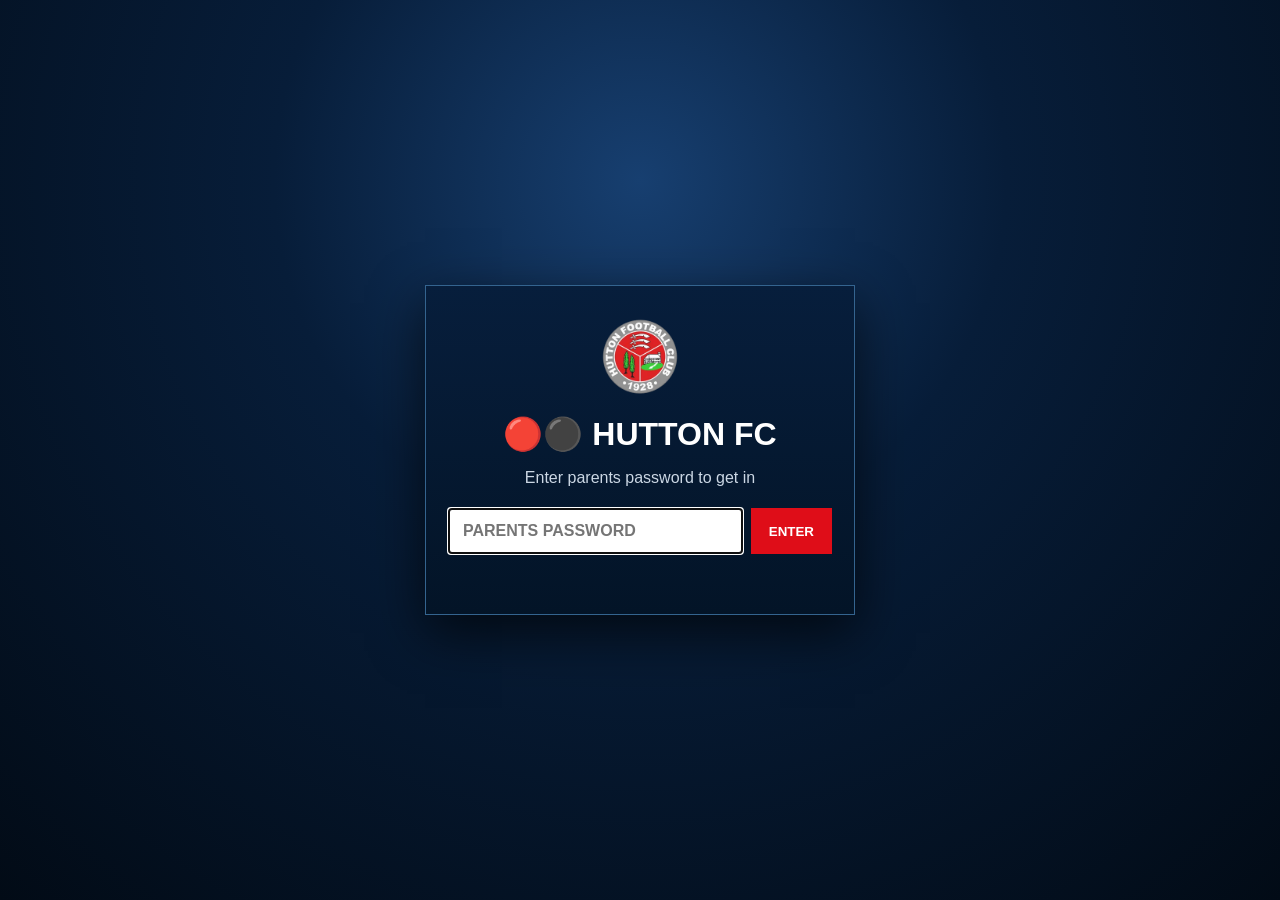
==== commit 92b5a85a: "Add parent team chooser and Hutton Browns match centre with four reports" ====
--- a/index.html
+++ b/index.html
@@ -3,9 +3,9 @@
 <head>
 <meta charset="utf-8">
 <meta name="viewport" content="width=device-width,initial-scale=1">
-<title>Hutton Navy FC | Match Centre</title>
-<meta name="description" content="Hutton Navy FC match reports, fixtures, results and 2026/27 season stats.">
-<link rel="stylesheet" href="styles.css?v=20260914-6">
+<title>Hutton FC | Choose Your Team</title>
+<meta name="description" content="Hutton Navy and Hutton Browns match centres. Choose your team.">
+<link rel="stylesheet" href="styles.css?v=20261005-1">
 <link rel="stylesheet" href="auth.css?v=20260914-1">
 <script src="auth.js?v=20260914-1" defer></script>
 </head>
@@ -13,7 +13,7 @@
 <div id="auth-gate" class="auth-gate" role="dialog" aria-modal="true" aria-label="Password required">
   <div class="auth-card">
     <img src="hutton-crest.webp?v=20260914-3" alt="Hutton Football Club crest">
-    <h2>🔴⚫️ HUTTON NAVY FC</h2>
+    <h2>🔴⚫️ HUTTON FC</h2>
     <p>Enter the team password to access the Match Centre.</p>
     <form id="auth-form" class="auth-form">
       <input id="auth-password" type="password" autocomplete="current-password" placeholder="Password" aria-label="Password">
@@ -22,174 +22,8 @@
     <div id="auth-error" class="auth-error" aria-live="polite"></div>
   </div>
 </div>
-<header class="masthead">
-  <div class="mast-inner">
-    <img class="crest-img" src="hutton-crest.webp?v=20260914-3" alt="Hutton Football Club crest">
-    <div class="mast-copy"><h1>HUTTON NAVY FC</h1></div>
-    <img class="crest-img" src="hutton-crest.webp?v=20260914-3" alt="Hutton Football Club crest">
-  </div>
-</header>
-<nav class="broadcast-nav" aria-label="Main sections">
-  <div class="network-badge"><span>HUTTON</span><b>SPORTS</b></div>
-  <a class="active" href="#latest"><span class="nav-long">⚽ LATEST MATCH REPORT</span><span class="nav-short">⚽ Latest</span></a>
-  <a href="#previous"><span class="nav-long">🗂️ PREVIOUS MATCH REPORTS</span><span class="nav-short">🗂️ Previous</span></a>
-  <a href="#fixtures"><span class="nav-long">📅 FIXTURES & RESULTS</span><span class="nav-short">📅 Fixtures</span></a>
-  <a href="#stats"><span class="nav-long">📊 SEASON STATS</span><span class="nav-short">📊 Stats</span></a>
-  <div class="nav-club">⚽ HUTTON NAVY FC</div>
-</nav>
-<main class="site-wrap">
-  <div class="layout">
-    <section id="latest" class="main-panel">
-      <div class="section-banner centered"><h2>LATEST MATCH REPORT</h2></div>
-      <div class="match-details-top" aria-label="Match details">
-        <div><span>🏆</span><small>Competition</small><strong>League – Match 4</strong></div>
-        <div><span>📅</span><small>Date</small><strong>03.10.26</strong></div>
-        <div><span>🏟️</span><small>Venue</small><strong>Flints Sports Ground</strong></div>
-        <div><span>⚽</span><small>Opponent</small><strong>Herongate</strong></div>
-      </div>
-      <div class="score-row">
-        <div class="home"><span class="ball">⚽</span><strong>HERONGATE</strong></div>
-        <div class="score">3 - 4</div>
-        <div class="away"><strong>HUTTON NAVY</strong><img class="mini-crest-img" src="hutton-crest.webp?v=20260914-3" alt=""></div>
-      </div>
-      <div class="intro"><h3>From 2–0 down to a brilliant Navy win!</h3><p>Another Saturday morning and another league outing for the Navy boys, this time at Flints Sports Ground against a strong and physical Herongate side.</p></div>
-      <article class="report-copy">
-        <p>It was an intense start on the slightly smaller pitch, with both teams trying to get the ball down and play. Theo G was straight into action finding space in midfield while Bobby worked hard down the flank, but Herongate’s size and direct running made the opening exchanges difficult for Hutton.</p>
-        <p>A long ball forward eventually opened up the Navy defence and Herongate took the lead, before a corner was converted shortly afterwards to make it 2–0.</p>
-        <p>It was looking like it was to be a tough morning.</p>
-        <p><strong>But the boys had other ideas!</strong></p>
-        <p>Teddy produced the perfect response with an unbelievable finish direct from a corner, only for VAR to rule it out as you can’t score directly from a corner. It was some strike though!</p>
-        <p>Hutton came out a completely different side after the break - Marshall and Fraser set the tone sniffing out the danger brilliantly at the back and helping give the boys the platform to push forward.</p>
-        <p>A loose pass from the Herongate keeper fell to Alfie who reacted quickest and fired narrowly over. Hutton were getting closer….</p>
-        <p><strong>Then came the breakthrough.</strong></p>
-        <p>Theo Mc took the initiative from a corner, dribbling the ball into play before firing home to make it 2–1!</p>
-        <p>The Navy boys looking inspired continued the pressure. Theo G ruthless robbed the ball in Herongate and pinged it to Teddy who ran at the defence and got his shot away. Another corner presented Hutton with their opportunity. Theo Mc drove the ball hard across goal and Alfie showed his fox-in-the-box instincts to turn it home.</p>
-        <p><strong>2–2! ⚽️</strong></p>
-        <p>What had looked like a difficult morning was suddenly a brilliant contest. Herongate responded quickly though with a powerful run and finish to restore their lead at 3–2, but Hutton refused to let their heads drop.</p>
-        <p>Fraser produced a superb tackle to stop another attack, while Marshall continued to anticipate danger and snuffed out a clever Herongate corner routine before it could develop. The long pass down the wing found Alfie at the other end, who dribbled confidently and calmly slotted home for his second of the morning.</p>
-        <p><strong>3–3! ⚽️⚽️</strong></p>
-        <p>But boys were not settling for a draw - they had the bit between their teeth now! From a throw-in, Teddy drove forward with the ball and finished to put Hutton ahead for the first time….4–3!</p>
-        <p>From 2–0 down, Hutton had turned the game on its head. Now a different challenge was presented, to protect the lead and every one of the boys stood up.</p>
-        <p>Marshall showed his defensive prowess, first breaking up another attack producing a brilliant double challenge before driving the ball forward.</p>
-        <p>Fraser was called into action again and produced an unbelievable fingertip save from distance, pushing the ball onto the post, before making another brave diving save from the rebound.</p>
-        <p>Bobby’s work rate was outstanding. He tracked all the way back to help defensively before taking a throw, driving forward and playing a lovely ball into Teddy. Teddy linked up neatly with Theo G and only a strong save from the Herongate keeper prevented Hutton extending their lead. So unlucky!</p>
-        <p>Bobby was at it again shortly after - producing one of his (now trademark!) runs down the wing, cutting inside and flashing a great effort just past the far post.</p>
-        <p>The final quarter was a very even contest with Herongate pushing hard for an equaliser.</p>
-        <p>The Navy boys matched them every step of the way though - Alfie set the tone pressing from the front, Teddy continued to carry a threat on the break and behind them Marshall was immense reading the game putting in challenge after challenge. It was a tense final 5 but the boys held on to their well deserved lead to see the game to its close.</p>
-        <div class="full-time">FULL TIME: HERONGATE 3–4 HUTTON NAVY</div>
-        <p>Another fantastic performance from the boys in a different type of challenge today. After going 2–0 down in the first quarter, it would have been very easy for heads to drop against a bigger and physical Herongate side. Instead, Hutton stood up to be counted. They fought their way back into the game, played some brilliant football to turn it around and then, when they got themselves in front, protected that lead with their lives! ⛴️</p>
-        <div class="closing"><strong>⚽️ GOALSCORERS</strong><br>Alfie ⚽️⚽️ · Teddy ⚽️ · Theo Mc ⚽️</div>
-        <div class="uth"><strong>⛴️🔴⚫️ UP THE NAVY 🔴⚫️⛴️</strong></div>
-      </article>
-    </section>
-    <aside class="sidebar">
-      <div class="side-card motm"><h3>⭐ MAN OF THE MATCH</h3><div class="motm-body"><div class="shirt">⚽</div><div><strong>Marshall</strong><p>A brilliant display of awareness, tackling and determination at the back. When Hutton needed someone to stand strong and protect the lead, Marshall was there time and time again.</p></div></div></div>
-      <div class="side-card"><h3>👥 THE SQUAD</h3><div class="squad"><span>👕 Marshall</span><span>👕 Teddy</span><span>👕 Theo G</span><span>👕 Theo Mc</span><span>👕 Alfie</span><span>👕 Bobby</span><span>👕 Fraser</span></div><div class="navy-together">#NAVY TOGETHER</div></div>
-    </aside>
-  </div>
 
-  <section id="previous" class="lower-panel">
-    <div class="section-banner simple centered"><h2>🗂️ PREVIOUS MATCH REPORTS</h2></div>
-    <details class="previous-report">
-      <summary><strong>26.09.26 · Great Danes 2–8 Hutton Navy</strong> — League Match 3</summary>
-      <article class="report-copy">
-        <p>Hutton started brightly and Alfie had the first real opportunity, unleashing a brilliant long-range strike that was well saved by the Great Danes keeper.</p>
-        <p>It wasn’t long before the Navy made the breakthrough. Theo Mc won an important tackle before finding Alfie, whose lovely through ball released Teddy. Teddy made no mistake, producing a great strike starting where he left off last week to put Navy <strong>1-0 up.</strong></p>
-        <p>Shortly after some great play down the left wing Bobby won a corner. Theo Mc’s initial delivery came back out to him and he smashed the ball home with his left foot <strong>2–0 Hutton</strong> with only a few minutes played!</p>
-        <p>The boys continued to play well using the Great Danes slope to their advantage, pinning the home side back and playing almost all of the first quarter in their half. That constant pressure led to a Great Danes goal kick falling to Teddy who picked up the ball, drove forward and finished confidently for his second of the game. <strong>3–0.</strong></p>
-        <p>Bobby who was not only making his mark in attack but also in defence chased back and a brilliant skill to bring down a looping ball under control before finding Alfie. Alfie shrugged off the strong defender to create a 1v1 with the keeper and calmly slotted home to make it <strong>4–0.</strong></p>
-        <p>Marshall produced a huge tackle in defence before smashing the ball up the Great Danes hill to Theo G on the wing. Theo cut a defence splitting pass into Bobby, who had found himself completely free in the middle and showed great composure to finish. <strong>5–0!</strong> ⚽️</p>
-        <p>Despite all the attacking football, the defensive work was just as impressive. Great Danes were now playing with an additional player to level things up but the boys stuck to their task. Bobby and Theo G were tracking back brilliantly, while Marshall was once again immense in the middle of the park, making crunching tackles and barely allowing Great Danes a sniff.</p>
-        <p>The next move was straight from the Wednesday night training playbook….Marshall played the ball out from the back to Alfie who found Theo G, he then slipped it straight down the “train track” to Bobby on the wing. Bobby spotted the goalkeeper sprinting off his line, anticipated it perfectly and produced a brilliant dink into the net. <strong>6–0</strong></p>
-        <p>Great Danes kept battling and deservedly pulled one back to make it <strong>6–1</strong> shortly after and continued to press. Marshall who was now in goal donning his new birthday goalkeeper gloves, produced a brilliant save to keep them out.</p>
-        <p>Bobby helped yank the short spell of momentum away from Great Danes winning the ball strongly on the wing and nudging Teddy in on goal. Teddy powered forward and got his shot away, with the rebound dropping to Theo G. He pivoted brilliantly and lifted his effort over the goalkeeper and into the net. <strong>7–1!</strong></p>
-        <p>Hutton were now pinging the ball around like Barcelona in their peak…..and there was still time for another magic moment! Marshall-Iniesta won the ball in midfield and threaded a perfect weighted through ball to Teddy, who finished to complete another <strong>HAT-TRICK!</strong> ⚽️⚽️⚽️</p>
-        <p><strong>Back to back hatricks for Teddy! 🔥</strong></p>
-        <p>Great Danes did eventually grab another just before the whistle, bringing an entertaining game to a close.</p>
-        <div class="full-time">FULL TIME: GREAT DANES 2–8 HUTTON NAVY</div>
-        <p>Another fantastic performance from the Navy boys to get the first deserved league win of the season! Eight goals and some brilliant attacking football, but it was just as pleasing to see the boys so ruthless in defence - pressing, tracking back, tackling and looking for teammates rather than always going alone!</p>
-        <div class="closing"><strong>⚽️ GOALSCORERS</strong><br>Teddy ⚽️⚽️⚽️ · Bobby ⚽️⚽️ · Theo Mc ⚽️ · Alfie ⚽️ · Theo G ⚽️</div>
-        <div class="uth"><strong>⛴️🔴⚫️ UP THE NAVY! 🔴⚫️⛴️</strong></div>
-      </article>
-    </details>
-    <details class="previous-report">
-      <summary><strong>19.09.26 · Hutton Navy 3–4 Danbury</strong> — League Match 2</summary>
-      <article class="report-copy">
-        <p>The game started with high intensity with Theo G starting between the sticks being called straight into action with a good save. It was clear from the opening minutes that Hutton were in for a game today! The first opportunity for Hutton came from a throw with Fraser finding Teddy in space - he was inches away from opening the scoring with his effort drifting narrowly wide.</p>
-        <p>Danbury responded quickly though, a scrappy goalmouth scramble eventually fell their way to make it 0–1. Quickly after a misplaced pass at the back was punished to make it 0–2.</p>
-        <p>The Navy boys weren’t quite at the races during the opening 10 mins with most of game being played in their half - Theo Mc and Fraser were battling hard against a Danbury side who had started really brightly.</p>
-        <p>Jack delivered the hairdryer treatment at the end of the first quarter and whatever was said certainly worked!</p>
-        <p>The Navy boys came back out with much more intensity. The pressing improved, tackles were now flying in.</p>
-        <p>Theo G was straight into the action after coming out of goal, he showed great hustle in midfield to win possession before getting a shot away that was well gathered by the keeper.</p>
-        <p>Alfie then won a free kick and stepped up to take it himself, firing narrowly wide. Moments later, the ball dropped to him again from the resulting goal kick. Alfie set himself and absolutely thundered an effort towards goal, only to see it fly just past the post.</p>
-        <p>A much better second quarter, but Hutton still trailed by 2 goals going into half time.</p>
-        <p>The second half began with a lovely Hutton kick off routine, Theo G to Theo Mc to Bobby showing exactly the sort of quick passing football the boys are capable of. Bobby’s resulting effort went agonisingly wide.</p>
-        <p>Now the pressure was building, Bobby’s relentless pressing caused problems for the Danbury defence and the loose ball dropped to Marshall, who fired just wide. Marshall who had made an instant impact in midfield continued to break up attacks from Danbury and was really helping Hutton play forward.</p>
-        <p>Bobby reacted quickest to a loose ball from the Danbury goal kick and hit a brilliant strike, only to be denied by an excellent save. Surely a goal was coming…!</p>
-        <p>A great tackle from Bobby in midfield won possession before he threaded a lovely ball through to Teddy. Teddy took his chance brilliantly, smashing it in off the post! <strong>1-2</strong></p>
-        <p>Navy were now looking in the mood!</p>
-        <p>Marshall curled a fantastic long range effort towards goal that looked destined for the net before the Danbury keeper somehow parried it wide.</p>
-        <p>Then Marshall was at it again…..a brilliant sliding tackle in midfield won the ball before he picked out Teddy. Teddy did the rest…back of the net and <strong>2-2…Game on!!</strong></p>
-        <p>The boys were really in it now, Bobby won an excellent duel on the wing using his strength the shrug of the Danbury player, he then linked up brilliantly with Marshall. The ball eventually found Teddy and he fired home to complete his well deserved hatrick! ⚽️ ⚽️ ⚽️</p>
-        <p>From 0–2 down to 3–2 up, the Navy boys had turned the game around but there was still work to do…Danbury were refusing to give up without a fight!</p>
-        <p>Danburys talented winger went on a run down the touchline, whipped a dangerous cross into the middle which was finished off well. <strong>3–3</strong> and the game was in the balance!</p>
-        <p>Danbury began piling on the pressure, a strike went crashing against the Hutton post and was well cleared by Alfie. Phew!</p>
-        <p>It was end to end….Alfie whipped in a great corner Bobby linked up well with Marshall who looped a shot from distance just wide of the post.</p>
-        <p>Danbury broke quickly from the resulting goal kick down the flank again, whipped a dangerous ball across goal and finished clinically again to bring them back into lead in the final minute of this rollercoaster of a game. <strong>3-4</strong></p>
-        <p>The Navy boys came desperately close in the closing stages with Alfie but the keeper did a great job parrying his shot wide.</p>
-        <div class="full-time">FULL TIME: HUTTON NAVY 3–4 DANBURY</div>
-        <p>A tough game against a strong team of Year 3 boys but a performance the boys can take plenty from. After a difficult opening quarter, the Navy boys response was fantastic and showed great character to bring the game back. On another day, a few of those efforts that flew narrowly wide go in and it’s a completely different result!</p>
-        <div class="closing"><strong>⚽️ GOALSCORERS</strong><br>Teddy ⚽️⚽️⚽️</div>
-        <div class="uth"><strong>🔴⚫️ UTH 🔴⚫️</strong><br>Up The Navy 🚢</div>
-        <figure class="match-photo-wrap"><img class="team-photo" src="danbury-2026-09-19.jpg?v=20260919" width="1000" height="750" alt="Hutton Navy players after the Danbury match"></figure>
-      </article>
-    </details>
-    <details class="previous-report">
-      <summary><strong>12.09.26 · Hutton Navy 6–6 Brentwood Storm</strong> — League Match 1</summary>
-      <article class="report-copy">
-        <p>A beautiful sunny morning greeted the boys for their first league match of the season, with the added treat of getting to play on the sublime pitch at Brentwood Town FC.</p>
-        <p>The game certainly started with a bang. Straight from kick-off Brentwood showed Hutton they were in for a proper contest, breaking forward and scoring with virtually the first move of the game to make it 1–0.</p>
-        <p>The Navy boys didn’t panic though. They regrouped immediately and started moving the ball around really nicely on the pristine pitch. Bobby set the tone with a great tackle out wide before pinging a ball across to Teddy, whose effort was brilliantly kept out by the Brentwood keeper.</p>
-        <p>Theo Mc was next to win the ball back with a strong challenge, sending Bobby away with a long pass. Bobby drove at the defence and let fly from distance, narrowly missing the target.</p>
-        <p>The equaliser wasn’t far away. Marshall showed great determination to chase back and win the ball with a sliding tackle in midfield, before getting to his feet and fizzing a superb through ball into Bobby. Bobby showed great composure, finishing calmly to make it 1–1.</p>
-        <p>Hutton were growing into the game and Fraser got involved with a big challenge in midfield before finding Bobby on the wing. Bobby’s long-range effort was parried by the keeper, but Alfie reacted quickest to tuck away the rebound and put Navy 2–1 ahead.</p>
-        <p>There was some lovely football being played now by the Hutton boys with Bobby, Theo G and Alfie combining brilliantly. Alfie almost finished off one a great move with an absolute screamer from distance, only for the post to deny him.</p>
-        <p>Brentwood weren’t going anywhere though. Their dangerous number 2 produced a fantastic long-range strike to make it 2–2, before another goal edged them 3–2 ahead.</p>
-        <p>Hutton continued to play really well despite going behind. Theo Mc and Fraser worked tirelessly defensively, while Marshall was excellent winning duels in the middle of the park. The sustained pressure eventually paid off…..Alfie picked the ball up, dribbled past two Brentwood players and calmly slotted home to bring Navy level again at 3–3.</p>
-        <p>Then came one of the moves of the match. Theo G made a brilliant tackle and found Teddy, who exchanged passes with Alfie. Alfie drove forward and got his shot away, but Theo G had continued his run the entire length of the pitch. When the rebound dropped, he was there and thundered it into the net! <strong>4–3 to Hutton</strong></p>
-        <p>With the light wind behind them now, Navy really turned the screw and spent long periods camped inside the Brentwood half. But Brentwood remained dangerous on the break and their No. 2 once again raced clear to finish well and make it 4–4.</p>
-        <p>Back came Hutton again. Teddy delivered a corner into Alfie, who absolutely rocketed it into the net for his Hatrick and restored the lead! <strong>5–4 to Hutton.</strong></p>
-        <p>Theo G produced another strong challenge in midfield and released Teddy, his pivot and powerful effort was juggled by the keeper and once again Alfie was quickest to react, putting Hutton 6–4 ahead completing a brilliant four-goal haul for him.</p>
-        <p>But there was still more drama to come — and Alfie’s contribution wasn’t finished….this time at the other end of the pitch. Taking his turn in goal, he produced a fantastic save from a long-range free kick, before making another superb stop when Brentwood broke through and fired from distance.</p>
-        <p>Brentwood kept pushing and pulled one back to make it 6–5 bringing this cracking game to a tense final few minutes…</p>
-        <p>The boys dug deep and didn’t stop pushing to extend the lead but a goal mouth scramble following a Brentwood corner 2 mins from time led to Brentwood finding an equaliser. <strong>6–6.</strong></p>
-        <p>Teddy came agonisingly close in the dying seconds to winning it and getting the goal he so well deserved but was denied by a superb save from the Brentwood keeper.</p>
-        <div class="full-time">FULL TIME: Hutton Navy 6–6 Brentwood Storm</div>
-        <div class="closing"><strong>⚽️ GOALSCORERS</strong><br>Alfie ⚽️⚽️⚽️⚽️ · Bobby ⚽️ · Theo G ⚽️</div>
-        <div class="closing"><strong>⭐ MAN OF THE MATCH</strong><br>Alfie</div>
-        <figure class="match-photo-wrap"><img class="team-photo" src="team-photo.jpg?v=20260914-5" width="1000" height="750" alt="Hutton Navy players after the Brentwood Storm match"></figure>
-      </article>
-    </details>
-  </section>
-
-  <section id="fixtures" class="lower-panel fixtures-panel">
-    <div class="section-banner simple centered"><h2>📅 FIXTURES & RESULTS</h2></div>
-    <div class="fixtures-wrap">
-      <div class="fixture-group"><h3>✅ RESULTS</h3>
-        <div class="fixture-card result-card"><div class="fixture-date"><span>GAME 1</span><strong>Sat 12 Sept 2026</strong></div><div class="fixture-main"><small>League</small><strong>Hutton Navy <em>6–6</em> Brentwood Storm</strong><span>🏟️ Brentwood Town FC</span></div><div class="fixture-status">DRAW</div></div>
-        <div class="fixture-card result-card"><div class="fixture-date"><span>GAME 2</span><strong>Sat 19 Sept 2026</strong></div><div class="fixture-main"><small>League</small><strong>Hutton Navy <em>3–4</em> Danbury &amp; Bicknacre Y U8 Royals</strong><span>🏟️ Stade de Shenfield</span></div><div class="fixture-status">LOSS</div></div>
-        <div class="fixture-card result-card"><div class="fixture-date"><span>GAME 3</span><strong>Sat 26 Sept 2026</strong></div><div class="fixture-main"><small>League</small><strong>Great Danes Y U8 Leopards <em>2–8</em> Hutton Navy</strong><span>🏟️ Great Danes YFC</span></div><div class="fixture-status">WIN</div></div>
-        <div class="fixture-card result-card"><div class="fixture-date"><span>GAME 4</span><strong>Sat 03 Oct 2026</strong></div><div class="fixture-main"><small>League</small><strong>Herongate Athletic Y U8 Black <em>3–4</em> Hutton Navy</strong><span>🏟️ Flints Sports Ground</span></div><div class="fixture-status">WIN</div></div>
-      </div>
-      <div class="fixture-group"><h3>⏭️ UPCOMING LEAGUE FIXTURES</h3><div class="fixture-list">
-        <div class="fixture-card next-fixture"><div class="fixture-date"><span>GAME 5 · NEXT UP</span><strong>Sat 10 Oct 2026</strong></div><div class="fixture-main"><small>AWAY</small><strong>Hutton Y U8 Blue vs Hutton Navy</strong><span>🏟️ Shenfield High School</span></div><div class="fixture-status away-badge">AWAY</div></div>
-        <div class="fixture-card"><div class="fixture-date"><span>GAME 6</span><strong>Sat 17 Oct 2026</strong></div><div class="fixture-main"><small>HOME</small><strong>Hutton Navy vs Blackmore Youth U8 Stripes</strong><span>🏟️ Shenfield High School</span></div><div class="fixture-status home-badge">HOME</div></div>
-      </div></div>
-    </div>
-  </section>
-
-  <section id="stats" class="lower-panel"><div class="section-banner simple centered"><h2>📊 SEASON STATS</h2></div><div class="season-grid"><div class="big-stat"><b>4</b><span>Played</span></div><div class="big-stat"><b>2</b><span>Wins</span></div><div class="big-stat"><b>1</b><span>Draws</span></div><div class="big-stat"><b>1</b><span>Losses</span></div><div class="big-stat"><b>21</b><span>Goals Scored</span></div><div class="big-stat"><b>15</b><span>Goals Conceded</span></div></div><div class="tables stats-tables"><div><h3>Top Goalscorers</h3><p>🥇 Teddy <b>7</b></p><p>🥇 Alfie <b>7</b></p><p>🥉 Bobby <b>3</b></p><p>Theo G <b>2</b></p><p>Theo Mc <b>2</b></p></div><div><h3>Man of the Match</h3><p>⭐ Alfie <b>1</b></p><p>⭐ Teddy <b>1</b></p><p>⭐ Theo G <b>1</b></p><p>⭐ Marshall <b>1</b></p></div><div><h3>Appearances</h3><p>👕 Alfie <b>4</b></p><p>👕 Bobby <b>4</b></p><p>👕 Teddy <b>4</b></p><p>👕 Theo Mc <b>4</b></p><p>👕 Marshall <b>4</b></p><p>👕 Theo G <b>4</b></p><p>👕 Fraser <b>3</b></p></div></div></section>
-</main>
-<footer><span>🚢 HUTTON NAVY FC</span></footer>
-</body>
-</html>+<header class="masthead"><div class="mast-inner"><img class="crest-img" src="hutton-crest.webp" alt="Hutton Football Club crest"><div class="mast-copy"><h1>HUTTON FC</h1></div><img class="crest-img" src="hutton-crest.webp" alt=""></div></header>
+<main class="team-landing"><p class="landing-eyebrow">PARENTS MATCH CENTRE · 2026/27</p><h2>Choose your team</h2><p>Match reports, results and season stats.</p>
+<div class="team-choices"><a class="team-choice" href="navy.html"><img src="hutton-crest.webp" alt=""><span class="team-name">HUTTON NAVY</span><span>Click here for Hutton Navy</span><span class="team-arrow" aria-hidden="true">→</span></a>
+<a class="team-choice" href="browns.html"><img src="hutton-crest.webp" alt=""><span class="team-name">HUTTON BROWNS</span><span>Click here for Hutton Browns</span><span class="team-arrow" aria-hidden="true">→</span></a></div></main><footer><span>🔴⚫️ HUTTON FC</span></footer></body></html>
--- a/styles.css
+++ b/styles.css
@@ -1 +1,17 @@
-:root{--navy:#03172f;--navy2:#061d3b;--blue:#0a3f79;--red:#df0d18;--red2:#a7000b;--white:#fff;--line:#2a5c8d;--muted:#c5d1df}*{box-sizing:border-box}html{scroll-behavior:smooth}body{margin:0;font-family:Arial,Helvetica,sans-serif;background:radial-gradient(circle at 50% 16%,#164474 0,#0a274a 28%,#04172e 62%,#020b16 100%);color:#fff;line-height:1.5}.masthead{background:linear-gradient(90deg,#04172f,#082c59 48%,#061b37);border-bottom:1px solid #5d7fa5}.mast-inner{width:min(1320px,calc(100% - 28px));margin:auto;min-height:120px;display:grid;grid-template-columns:100px minmax(0,1fr) 100px;gap:24px;align-items:center}.crest-img{width:96px;height:96px;object-fit:contain;display:block;filter:drop-shadow(0 3px 7px #0008)}.mast-copy{text-align:center}.mast-copy h1{margin:0;font-size:clamp(2.5rem,6vw,4.6rem);line-height:.95;letter-spacing:-.035em;font-weight:900}.broadcast-nav{position:sticky;top:0;z-index:20;background:linear-gradient(90deg,#061d3d,#092d59 60%,#04172f);display:flex;align-items:stretch;min-height:50px;border-bottom:1px solid #91a9c2;box-shadow:0 4px 16px #0008}.network-badge{display:flex;align-items:center;padding:0 24px;font-weight:900;font-size:1.2rem;white-space:nowrap}.network-badge span{background:#fff;color:#0a274d;padding:2px 7px}.network-badge b{background:var(--red);padding:2px 7px}.broadcast-nav a{display:flex;align-items:center;justify-content:center;padding:0 30px;color:#fff;text-decoration:none;font-weight:900;font-size:.85rem;border-right:1px solid #345f89;white-space:nowrap}.broadcast-nav a.active{background:linear-gradient(180deg,#ef1a24,#c6000d)}.nav-short{display:none}.nav-club{margin-left:auto;display:flex;align-items:center;padding:0 26px;font-size:.85rem;font-weight:700}.site-wrap{width:min(1320px,calc(100% - 28px));margin:10px auto 0}.layout{display:grid;grid-template-columns:minmax(0,2.15fr) minmax(300px,.95fr);gap:16px}.main-panel,.side-card,.lower-panel{background:linear-gradient(180deg,#061c38,#031427);border:1px solid var(--line);box-shadow:0 8px 22px #0006}.section-banner{padding:12px 18px;background:linear-gradient(90deg,#8f000b 0%,#d80c17 68%,#8b0009 100%);text-align:center}.section-banner h2{margin:0;font-size:clamp(1.8rem,4vw,3rem);line-height:1;text-shadow:0 2px 0 #0007;letter-spacing:-.025em}.match-details-top{display:grid;grid-template-columns:repeat(4,1fr);gap:0;margin:0;border-bottom:1px solid #35648f;background:#06182d}.match-details-top>div{display:grid;grid-template-columns:auto 1fr;grid-template-rows:auto auto;column-gap:8px;padding:11px 12px;border-right:1px solid #244e78;align-items:center}.match-details-top>div:last-child{border-right:0}.match-details-top span{grid-row:1/3;font-size:1.25rem}.match-details-top small{color:#9fb1c6;text-transform:uppercase;font-size:.6rem;letter-spacing:.05em}.match-details-top strong{font-size:.82rem}.score-row{display:grid;grid-template-columns:1fr auto 1fr;align-items:center;margin:10px 18px 0;border:1px solid #3c78b3;background:#071a34;overflow:hidden}.home,.away{min-height:62px;padding:8px 14px;font-size:clamp(1.05rem,2.2vw,1.65rem);display:flex;align-items:center;gap:10px}.away{justify-content:flex-end;background:linear-gradient(90deg,#071a34,#0b3e79)}.score{font-size:clamp(2.4rem,4.5vw,3.9rem);font-weight:900;background:var(--red);padding:2px 22px;line-height:1.15;box-shadow:inset 0 0 0 1px #ff5961}.mini-crest-img{width:48px;height:48px;object-fit:contain}.ball{font-size:2rem}.intro{padding:12px 22px 4px;text-align:center}.intro h3{font-size:clamp(2rem,4vw,3rem);margin:0 0 6px;line-height:1.03;letter-spacing:-.025em}.intro p{font-size:1.05rem;margin:6px auto 12px;max-width:780px}.report-copy{padding:0 22px 18px;font-size:1rem}.report-copy p{margin:0 0 14px}.full-time{background:var(--red);padding:13px 14px;font-size:1.15rem;font-weight:900;margin:20px 0 9px;text-align:center}.closing{background:#0a2748;border-left:5px solid var(--red);padding:11px 13px;margin:8px 0;text-align:center}.uth{text-align:center;font-size:1.1rem;margin:20px 0}.match-photo-wrap{margin:18px 0 0}.team-photo{display:block;width:100%;height:auto;aspect-ratio:4/3;object-fit:contain;border:1px solid #dce6ef;background:#07172e;image-rendering:auto}.sidebar{display:flex;flex-direction:column;gap:10px}.side-card h3{margin:0;background:linear-gradient(90deg,var(--red),#b7000c);padding:10px 13px;font-size:1.02rem;text-align:center}.motm-body{display:flex;gap:15px;padding:13px;align-items:center}.shirt{flex:0 0 auto;width:70px;height:82px;background:#d61520;color:#fff;clip-path:polygon(20% 0,35% 12%,65% 12%,80% 0,100% 18%,85% 32%,75% 24%,72% 100%,28% 100%,25% 24%,15% 32%,0 18%);display:grid;place-items:center;font-size:1.5rem;font-weight:900;text-shadow:0 1px 2px #0005}.motm-body strong{font-size:1.35rem}.motm-body p{margin:4px 0 0;font-size:.88rem;color:#d9e1eb}.squad{display:grid;grid-template-columns:1fr 1fr;gap:7px 14px;padding:12px 14px;font-size:.88rem}.navy-together{font-size:1.55rem;font-weight:900;text-align:center;padding:4px 18px 14px}.lower-panel{margin-top:16px;padding-bottom:16px}.section-banner.simple{padding:10px 16px}.section-banner.simple h2{font-size:1.35rem}.lower-panel>p{padding:0 16px;text-align:center}.fixtures-wrap{padding:16px}.fixture-group+ .fixture-group{margin-top:18px}.fixture-group h3{margin:0 0 10px;text-align:center;font-size:1rem;letter-spacing:.04em}.fixture-list{display:grid;gap:9px}.fixture-card{display:grid;grid-template-columns:180px 1fr 84px;align-items:center;gap:14px;background:#071d38;border:1px solid #2c5f90;padding:12px 14px}.fixture-card.next-fixture{border:2px solid #e81621;background:linear-gradient(90deg,#102b4d,#071d38)}.fixture-date span{display:block;font-size:.69rem;font-weight:900;color:#a9bfd5;letter-spacing:.06em}.fixture-date strong{display:block;font-size:.95rem}.fixture-main small{display:block;color:#91abc3;font-size:.68rem;font-weight:900;letter-spacing:.08em}.fixture-main strong{display:block;font-size:1.05rem;margin:1px 0 2px}.fixture-main strong em{font-style:normal;color:#fff;background:var(--red);padding:2px 7px;margin:0 3px;border-radius:3px}.fixture-main span{display:block;color:#c7d4e0;font-size:.82rem}.fixture-status{justify-self:end;min-width:62px;text-align:center;padding:6px 8px;border-radius:999px;background:#21476d;font-size:.72rem;font-weight:900;letter-spacing:.05em}.result-card .fixture-status{background:#475569}.home-badge{background:#b70d17}.away-badge{background:#0c568f}.season-grid{display:grid;grid-template-columns:repeat(6,1fr);gap:10px;padding:16px}.big-stat{background:#071d38;border:1px solid #28639b;padding:16px;text-align:center}.big-stat b{display:block;font-size:2rem}.big-stat span{font-size:.75rem;text-transform:uppercase}.tables{display:grid;grid-template-columns:repeat(3,1fr);gap:16px;padding:0 16px 8px}.tables>div{background:#071d38;border:1px solid #234f78;padding:12px}.tables h3{margin:0 0 10px;text-align:center;font-size:1.05rem}.tables p{display:flex;justify-content:space-between;border-bottom:1px solid #244a6c;padding-bottom:6px}footer{background:#031326;border-top:1px solid #355f88;display:flex;justify-content:center;padding:15px max(18px,calc((100vw - 1320px)/2));font-size:.78rem;letter-spacing:.07em}@media(max-width:980px){.layout{grid-template-columns:1fr}.sidebar{display:grid;grid-template-columns:1fr 1fr}.match-details-top{grid-template-columns:repeat(2,1fr)}.match-details-top>div:nth-child(2n){border-right:0}.match-details-top>div:nth-child(n+3){border-top:1px solid #244e78}.tables{grid-template-columns:1fr 1fr}.season-grid{grid-template-columns:repeat(3,1fr)}.network-badge,.nav-club{display:none}.broadcast-nav a{flex:1;padding:0 12px}}@media(max-width:650px){.mast-inner{min-height:88px;grid-template-columns:58px 1fr 58px;gap:8px}.crest-img{width:56px;height:56px}.mast-copy h1{font-size:clamp(1.5rem,8vw,2.15rem)}.broadcast-nav{display:grid;grid-template-columns:repeat(3,1fr);min-height:52px}.broadcast-nav a{min-width:0;width:100%;padding:0 3px;font-size:.7rem;line-height:1.05;text-align:center;border-right:1px solid #345f89}.nav-long{display:none}.nav-short{display:inline}.site-wrap{width:calc(100% - 12px);margin-top:6px}.section-banner h2{font-size:1.65rem}.match-details-top{grid-template-columns:1fr 1fr}.match-details-top>div{padding:8px 9px}.match-details-top>div:nth-child(odd){border-right:1px solid #244e78}.match-details-top>div:nth-child(even){border-right:0}.match-details-top>div:nth-child(n+3){border-top:1px solid #244e78}.score-row{margin:6px}.home,.away{font-size:.75rem;padding:7px 5px;min-height:50px;gap:4px}.mini-crest-img{width:31px;height:31px}.ball{font-size:1.25rem}.score{padding:3px 8px;font-size:1.85rem}.intro{padding:10px 12px 2px}.intro h3{font-size:1.45rem}.intro p{font-size:.92rem}.report-copy{padding:0 12px 14px;font-size:.92rem}.sidebar{grid-template-columns:1fr}.motm-body{justify-content:center}.fixtures-wrap{padding:10px}.fixture-card{grid-template-columns:1fr auto;gap:7px 10px;padding:11px}.fixture-date{grid-column:1/2}.fixture-main{grid-column:1/3;border-top:1px solid #234f78;padding-top:7px}.fixture-status{grid-column:2/3;grid-row:1/2}.fixture-main strong{font-size:.95rem}.fixture-main span{font-size:.78rem}.season-grid{grid-template-columns:repeat(2,1fr)}.tables{grid-template-columns:1fr}footer{text-align:center}.squad{grid-template-columns:1fr 1fr}}+:root{--navy:#03172f;--navy2:#061d3b;--blue:#0a3f79;--red:#df0d18;--red2:#a7000b;--white:#fff;--line:#2a5c8d;--muted:#c5d1df}*{box-sizing:border-box}html{scroll-behavior:smooth}body{margin:0;font-family:Arial,Helvetica,sans-serif;background:radial-gradient(circle at 50% 16%,#164474 0,#0a274a 28%,#04172e 62%,#020b16 100%);color:#fff;line-height:1.5}.masthead{background:linear-gradient(90deg,#04172f,#082c59 48%,#061b37);border-bottom:1px solid #5d7fa5}.mast-inner{width:min(1320px,calc(100% - 28px));margin:auto;min-height:120px;display:grid;grid-template-columns:100px minmax(0,1fr) 100px;gap:24px;align-items:center}.crest-img{width:96px;height:96px;object-fit:contain;display:block;filter:drop-shadow(0 3px 7px #0008)}.mast-copy{text-align:center}.mast-copy h1{margin:0;font-size:clamp(2.5rem,6vw,4.6rem);line-height:.95;letter-spacing:-.035em;font-weight:900}.broadcast-nav{position:sticky;top:0;z-index:20;background:linear-gradient(90deg,#061d3d,#092d59 60%,#04172f);display:flex;align-items:stretch;min-height:50px;border-bottom:1px solid #91a9c2;box-shadow:0 4px 16px #0008}.network-badge{display:flex;align-items:center;padding:0 24px;font-weight:900;font-size:1.2rem;white-space:nowrap}.network-badge span{background:#fff;color:#0a274d;padding:2px 7px}.network-badge b{background:var(--red);padding:2px 7px}.broadcast-nav a{display:flex;align-items:center;justify-content:center;padding:0 30px;color:#fff;text-decoration:none;font-weight:900;font-size:.85rem;border-right:1px solid #345f89;white-space:nowrap}.broadcast-nav a.active{background:linear-gradient(180deg,#ef1a24,#c6000d)}.nav-short{display:none}.nav-club{margin-left:auto;display:flex;align-items:center;padding:0 26px;font-size:.85rem;font-weight:700}.site-wrap{width:min(1320px,calc(100% - 28px));margin:10px auto 0}.layout{display:grid;grid-template-columns:minmax(0,2.15fr) minmax(300px,.95fr);gap:16px}.main-panel,.side-card,.lower-panel{background:linear-gradient(180deg,#061c38,#031427);border:1px solid var(--line);box-shadow:0 8px 22px #0006}.section-banner{padding:12px 18px;background:linear-gradient(90deg,#8f000b 0%,#d80c17 68%,#8b0009 100%);text-align:center}.section-banner h2{margin:0;font-size:clamp(1.8rem,4vw,3rem);line-height:1;text-shadow:0 2px 0 #0007;letter-spacing:-.025em}.match-details-top{display:grid;grid-template-columns:repeat(4,1fr);gap:0;margin:0;border-bottom:1px solid #35648f;background:#06182d}.match-details-top>div{display:grid;grid-template-columns:auto 1fr;grid-template-rows:auto auto;column-gap:8px;padding:11px 12px;border-right:1px solid #244e78;align-items:center}.match-details-top>div:last-child{border-right:0}.match-details-top span{grid-row:1/3;font-size:1.25rem}.match-details-top small{color:#9fb1c6;text-transform:uppercase;font-size:.6rem;letter-spacing:.05em}.match-details-top strong{font-size:.82rem}.score-row{display:grid;grid-template-columns:1fr auto 1fr;align-items:center;margin:10px 18px 0;border:1px solid #3c78b3;background:#071a34;overflow:hidden}.home,.away{min-height:62px;padding:8px 14px;font-size:clamp(1.05rem,2.2vw,1.65rem);display:flex;align-items:center;gap:10px}.away{justify-content:flex-end;background:linear-gradient(90deg,#071a34,#0b3e79)}.score{font-size:clamp(2.4rem,4.5vw,3.9rem);font-weight:900;background:var(--red);padding:2px 22px;line-height:1.15;box-shadow:inset 0 0 0 1px #ff5961}.mini-crest-img{width:48px;height:48px;object-fit:contain}.ball{font-size:2rem}.intro{padding:12px 22px 4px;text-align:center}.intro h3{font-size:clamp(2rem,4vw,3rem);margin:0 0 6px;line-height:1.03;letter-spacing:-.025em}.intro p{font-size:1.05rem;margin:6px auto 12px;max-width:780px}.report-copy{padding:0 22px 18px;font-size:1rem}.report-copy p{margin:0 0 14px}.full-time{background:var(--red);padding:13px 14px;font-size:1.15rem;font-weight:900;margin:20px 0 9px;text-align:center}.closing{background:#0a2748;border-left:5px solid var(--red);padding:11px 13px;margin:8px 0;text-align:center}.uth{text-align:center;font-size:1.1rem;margin:20px 0}.match-photo-wrap{margin:18px 0 0}.team-photo{display:block;width:100%;height:auto;aspect-ratio:4/3;object-fit:contain;border:1px solid #dce6ef;background:#07172e;image-rendering:auto}.sidebar{display:flex;flex-direction:column;gap:10px}.side-card h3{margin:0;background:linear-gradient(90deg,var(--red),#b7000c);padding:10px 13px;font-size:1.02rem;text-align:center}.motm-body{display:flex;gap:15px;padding:13px;align-items:center}.shirt{flex:0 0 auto;width:70px;height:82px;background:#d61520;color:#fff;clip-path:polygon(20% 0,35% 12%,65% 12%,80% 0,100% 18%,85% 32%,75% 24%,72% 100%,28% 100%,25% 24%,15% 32%,0 18%);display:grid;place-items:center;font-size:1.5rem;font-weight:900;text-shadow:0 1px 2px #0005}.motm-body strong{font-size:1.35rem}.motm-body p{margin:4px 0 0;font-size:.88rem;color:#d9e1eb}.squad{display:grid;grid-template-columns:1fr 1fr;gap:7px 14px;padding:12px 14px;font-size:.88rem}.navy-together{font-size:1.55rem;font-weight:900;text-align:center;padding:4px 18px 14px}.lower-panel{margin-top:16px;padding-bottom:16px}.section-banner.simple{padding:10px 16px}.section-banner.simple h2{font-size:1.35rem}.lower-panel>p{padding:0 16px;text-align:center}.fixtures-wrap{padding:16px}.fixture-group+ .fixture-group{margin-top:18px}.fixture-group h3{margin:0 0 10px;text-align:center;font-size:1rem;letter-spacing:.04em}.fixture-list{display:grid;gap:9px}.fixture-card{display:grid;grid-template-columns:180px 1fr 84px;align-items:center;gap:14px;background:#071d38;border:1px solid #2c5f90;padding:12px 14px}.fixture-card.next-fixture{border:2px solid #e81621;background:linear-gradient(90deg,#102b4d,#071d38)}.fixture-date span{display:block;font-size:.69rem;font-weight:900;color:#a9bfd5;letter-spacing:.06em}.fixture-date strong{display:block;font-size:.95rem}.fixture-main small{display:block;color:#91abc3;font-size:.68rem;font-weight:900;letter-spacing:.08em}.fixture-main strong{display:block;font-size:1.05rem;margin:1px 0 2px}.fixture-main strong em{font-style:normal;color:#fff;background:var(--red);padding:2px 7px;margin:0 3px;border-radius:3px}.fixture-main span{display:block;color:#c7d4e0;font-size:.82rem}.fixture-status{justify-self:end;min-width:62px;text-align:center;padding:6px 8px;border-radius:999px;background:#21476d;font-size:.72rem;font-weight:900;letter-spacing:.05em}.result-card .fixture-status{background:#475569}.home-badge{background:#b70d17}.away-badge{background:#0c568f}.season-grid{display:grid;grid-template-columns:repeat(6,1fr);gap:10px;padding:16px}.big-stat{background:#071d38;border:1px solid #28639b;padding:16px;text-align:center}.big-stat b{display:block;font-size:2rem}.big-stat span{font-size:.75rem;text-transform:uppercase}.tables{display:grid;grid-template-columns:repeat(3,1fr);gap:16px;padding:0 16px 8px}.tables>div{background:#071d38;border:1px solid #234f78;padding:12px}.tables h3{margin:0 0 10px;text-align:center;font-size:1.05rem}.tables p{display:flex;justify-content:space-between;border-bottom:1px solid #244a6c;padding-bottom:6px}footer{background:#031326;border-top:1px solid #355f88;display:flex;justify-content:center;padding:15px max(18px,calc((100vw - 1320px)/2));font-size:.78rem;letter-spacing:.07em}@media(max-width:980px){.layout{grid-template-columns:1fr}.sidebar{display:grid;grid-template-columns:1fr 1fr}.match-details-top{grid-template-columns:repeat(2,1fr)}.match-details-top>div:nth-child(2n){border-right:0}.match-details-top>div:nth-child(n+3){border-top:1px solid #244e78}.tables{grid-template-columns:1fr 1fr}.season-grid{grid-template-columns:repeat(3,1fr)}.network-badge,.nav-club{display:none}.broadcast-nav a{flex:1;padding:0 12px}}@media(max-width:650px){.mast-inner{min-height:88px;grid-template-columns:58px 1fr 58px;gap:8px}.crest-img{width:56px;height:56px}.mast-copy h1{font-size:clamp(1.5rem,8vw,2.15rem)}.broadcast-nav{display:grid;grid-template-columns:repeat(3,1fr);min-height:52px}.broadcast-nav a{min-width:0;width:100%;padding:0 3px;font-size:.7rem;line-height:1.05;text-align:center;border-right:1px solid #345f89}.nav-long{display:none}.nav-short{display:inline}.site-wrap{width:calc(100% - 12px);margin-top:6px}.section-banner h2{font-size:1.65rem}.match-details-top{grid-template-columns:1fr 1fr}.match-details-top>div{padding:8px 9px}.match-details-top>div:nth-child(odd){border-right:1px solid #244e78}.match-details-top>div:nth-child(even){border-right:0}.match-details-top>div:nth-child(n+3){border-top:1px solid #244e78}.score-row{margin:6px}.home,.away{font-size:.75rem;padding:7px 5px;min-height:50px;gap:4px}.mini-crest-img{width:31px;height:31px}.ball{font-size:1.25rem}.score{padding:3px 8px;font-size:1.85rem}.intro{padding:10px 12px 2px}.intro h3{font-size:1.45rem}.intro p{font-size:.92rem}.report-copy{padding:0 12px 14px;font-size:.92rem}.sidebar{grid-template-columns:1fr}.motm-body{justify-content:center}.fixtures-wrap{padding:10px}.fixture-card{grid-template-columns:1fr auto;gap:7px 10px;padding:11px}.fixture-date{grid-column:1/2}.fixture-main{grid-column:1/3;border-top:1px solid #234f78;padding-top:7px}.fixture-status{grid-column:2/3;grid-row:1/2}.fixture-main strong{font-size:.95rem}.fixture-main span{font-size:.78rem}.season-grid{grid-template-columns:repeat(2,1fr)}.tables{grid-template-columns:1fr}footer{text-align:center}.squad{grid-template-columns:1fr 1fr}}
+
+.team-switcher{display:flex;flex-wrap:wrap;justify-content:center;gap:8px;padding:10px 6px;background:#04172f}
+.team-switcher a{color:#fff;text-decoration:none;border:1px solid #3c78b3;border-radius:6px;padding:10px 14px;min-height:44px;display:flex;align-items:center;font-weight:bold;font-size:.85rem}
+.team-switcher a:hover,.team-switcher a:focus-visible{background:#0a3f79;outline:2px solid white;outline-offset:2px}
+.team-landing{max-width:900px;margin:auto;min-height:65vh;padding:36px 16px;text-align:center}
+.team-landing h2{font-size:clamp(2rem,6vw,3rem);margin:10px 0}
+.landing-eyebrow{font-size:.8rem;letter-spacing:.08em;color:#c5d1df}
+.team-choices{display:grid;grid-template-columns:1fr 1fr;gap:20px;margin-top:28px}
+.team-choice{color:white;text-decoration:none;display:flex;flex-direction:column;align-items:center;gap:12px;position:relative;border:2px solid #3c78b3;border-top:6px solid #df0d18;border-radius:12px;padding:28px 18px;background:linear-gradient(150deg,#0a3f79,#031427);box-shadow:0 8px 22px #0006}
+.team-choice img{width:84px;height:84px;object-fit:contain}.team-name{font-size:1.7rem;font-weight:900}
+.team-arrow{font-size:1.8rem}.team-choice:hover,.team-choice:focus-visible{border-color:#fff;outline:2px solid #df0d18;outline-offset:4px}
+.previous-report summary{cursor:pointer;min-height:48px;padding:14px 12px;overflow-wrap:anywhere}
+.previous-report{border-bottom:1px solid #2a5c8d}.previous-report[open] summary{margin-bottom:14px;background:#0a2748}
+.stats-note{font-size:.8rem;color:#c5d1df}.empty-fixtures{text-align:center}
+@media(max-width:650px){.broadcast-nav{grid-template-columns:repeat(4,minmax(0,1fr))}.broadcast-nav a{min-height:48px}.team-choices{grid-template-columns:1fr;gap:16px}.team-landing{padding:24px 16px}.team-choice{padding:20px 14px}.team-choice img{width:64px;height:64px}.team-name{font-size:1.5rem}.team-switcher a{padding:10px;font-size:.78rem}.score-row strong{overflow-wrap:anywhere}.auth-form input{font-size:16px}.team-landing{padding-bottom:max(24px,env(safe-area-inset-bottom))}}
+@media(prefers-reduced-motion:reduce){html{scroll-behavior:auto}}
